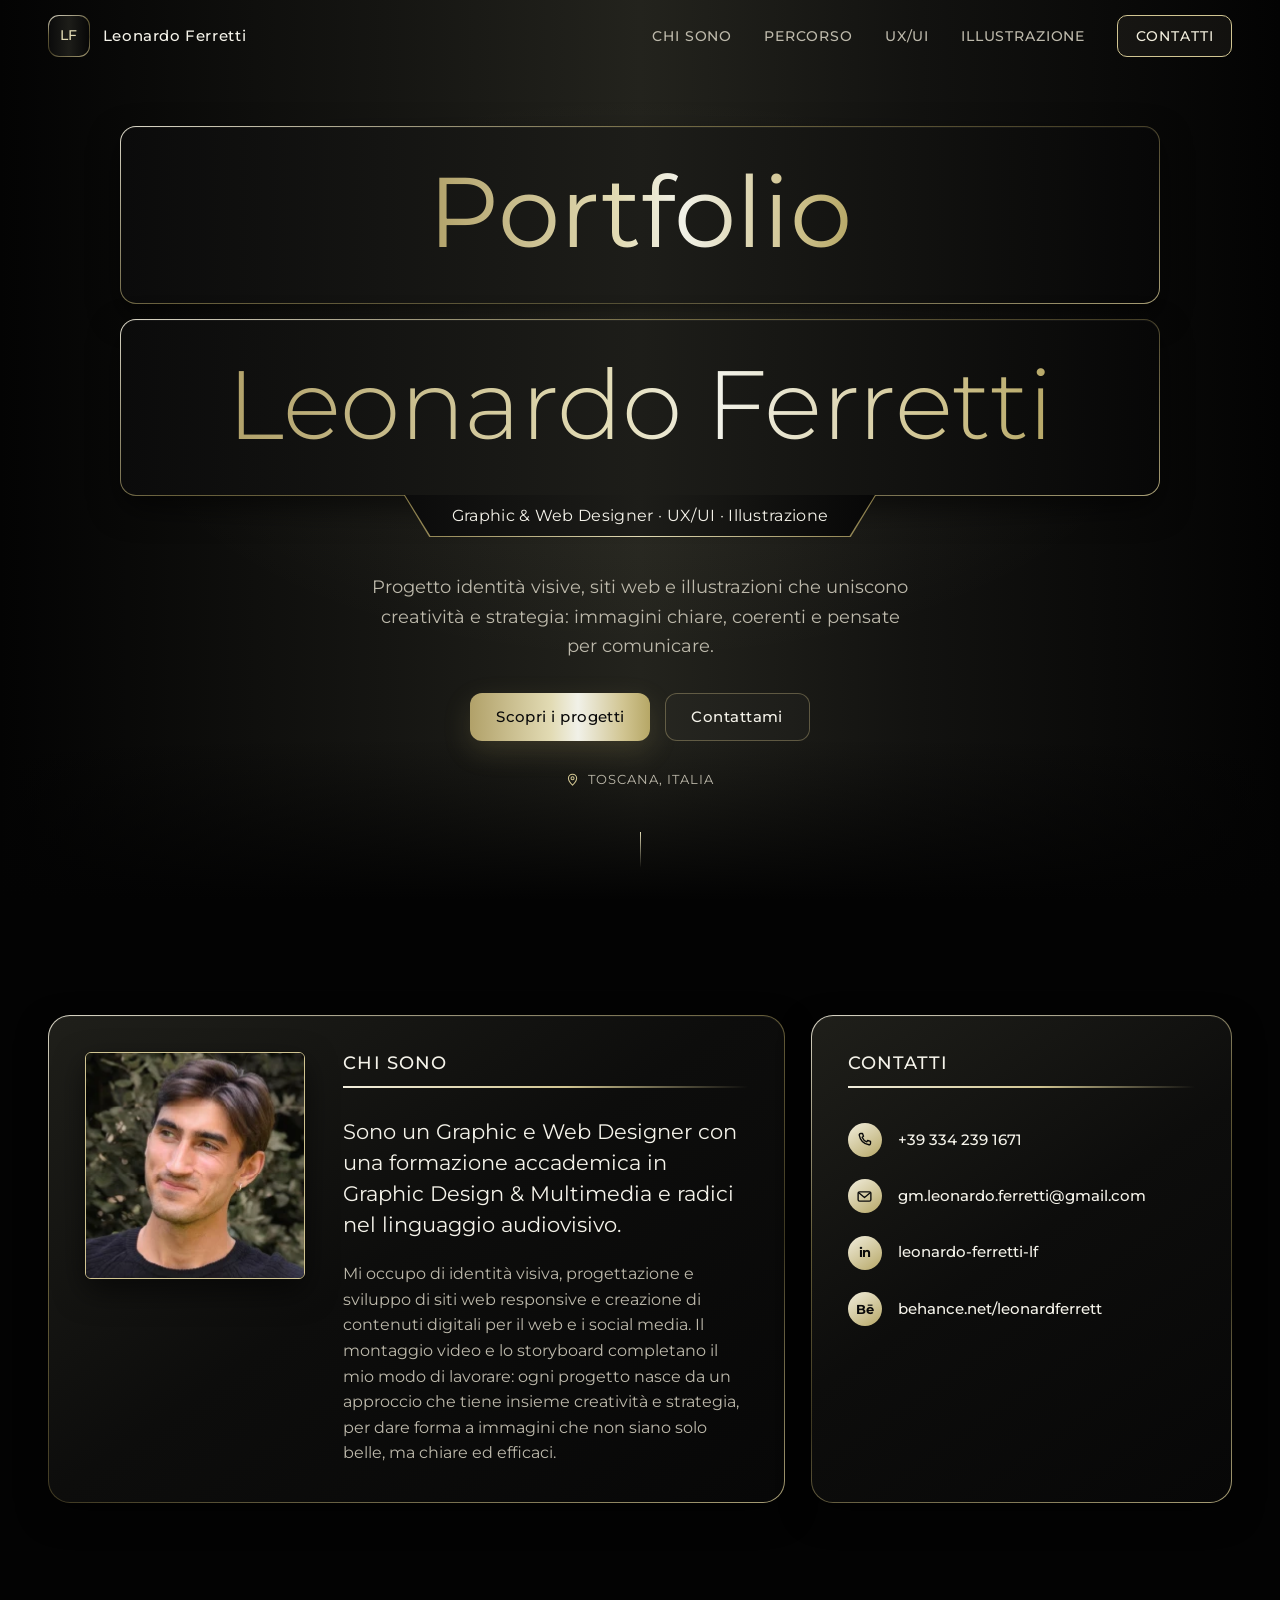
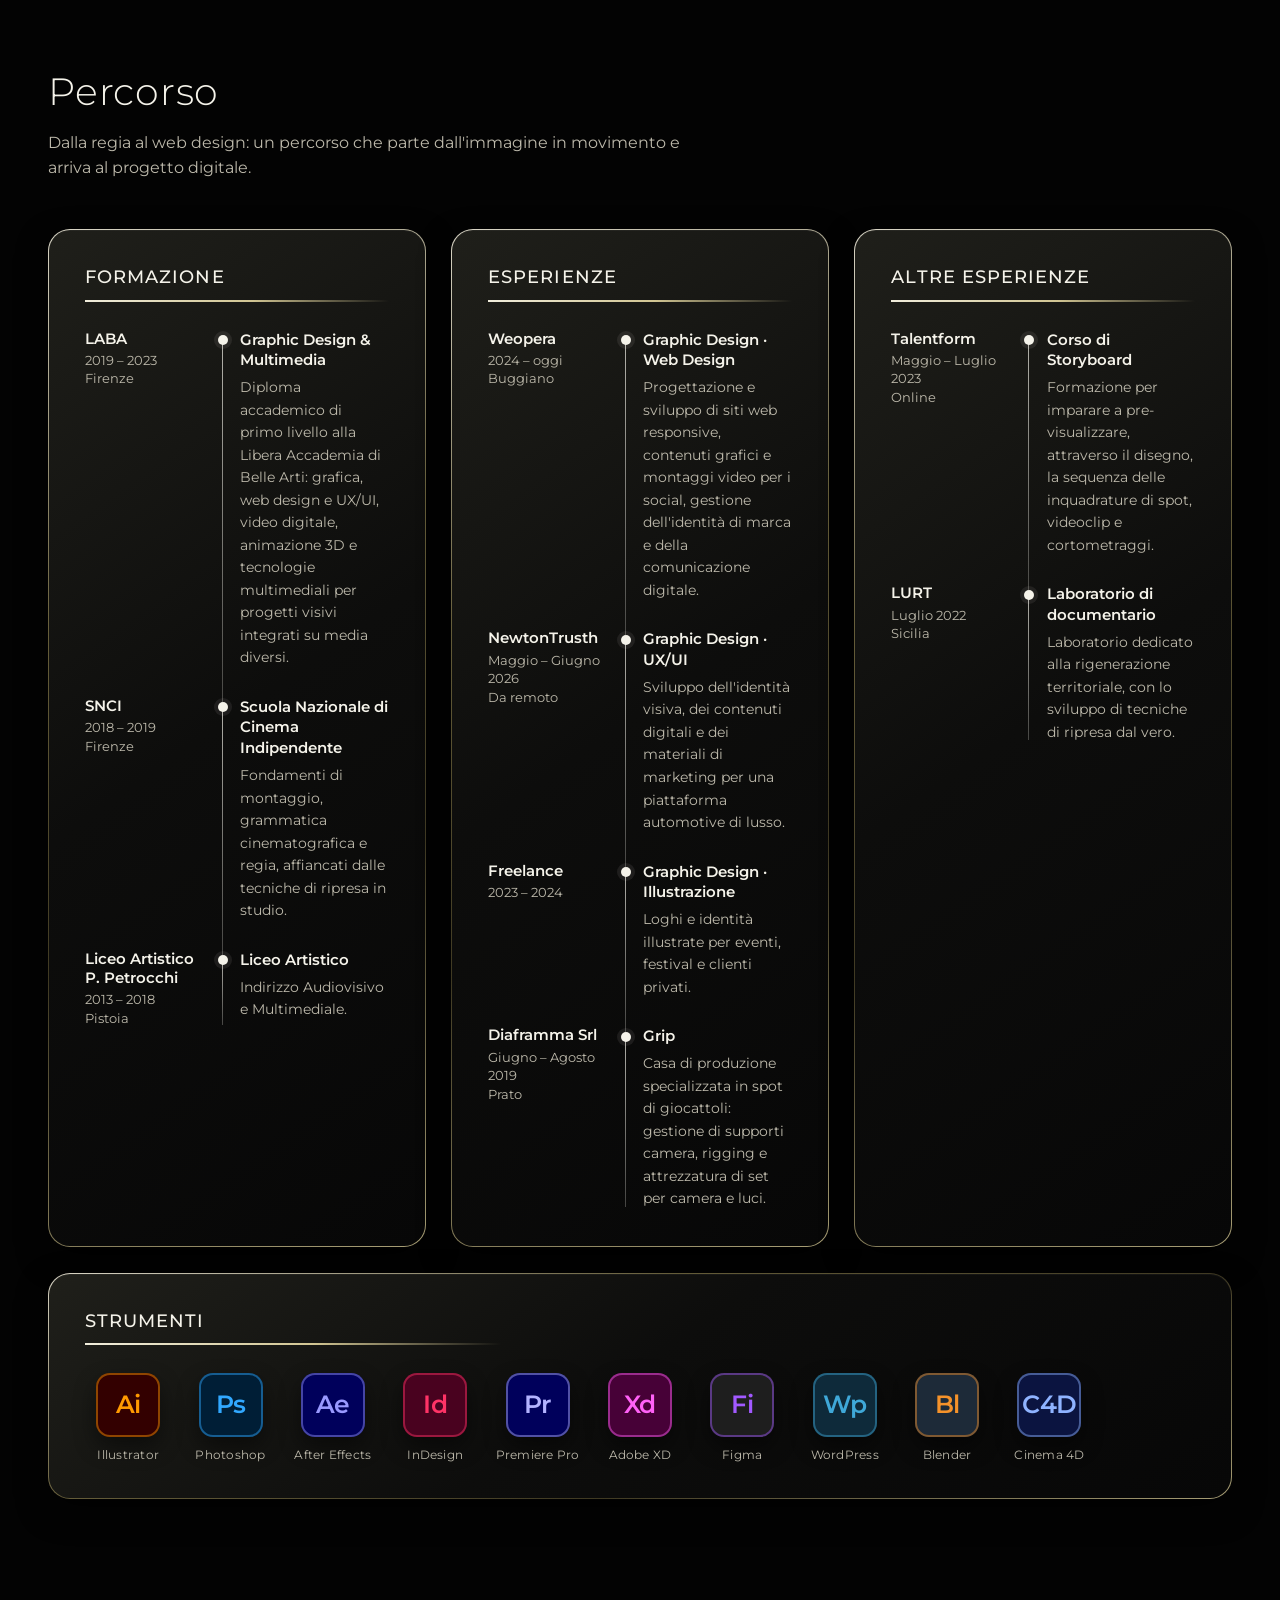
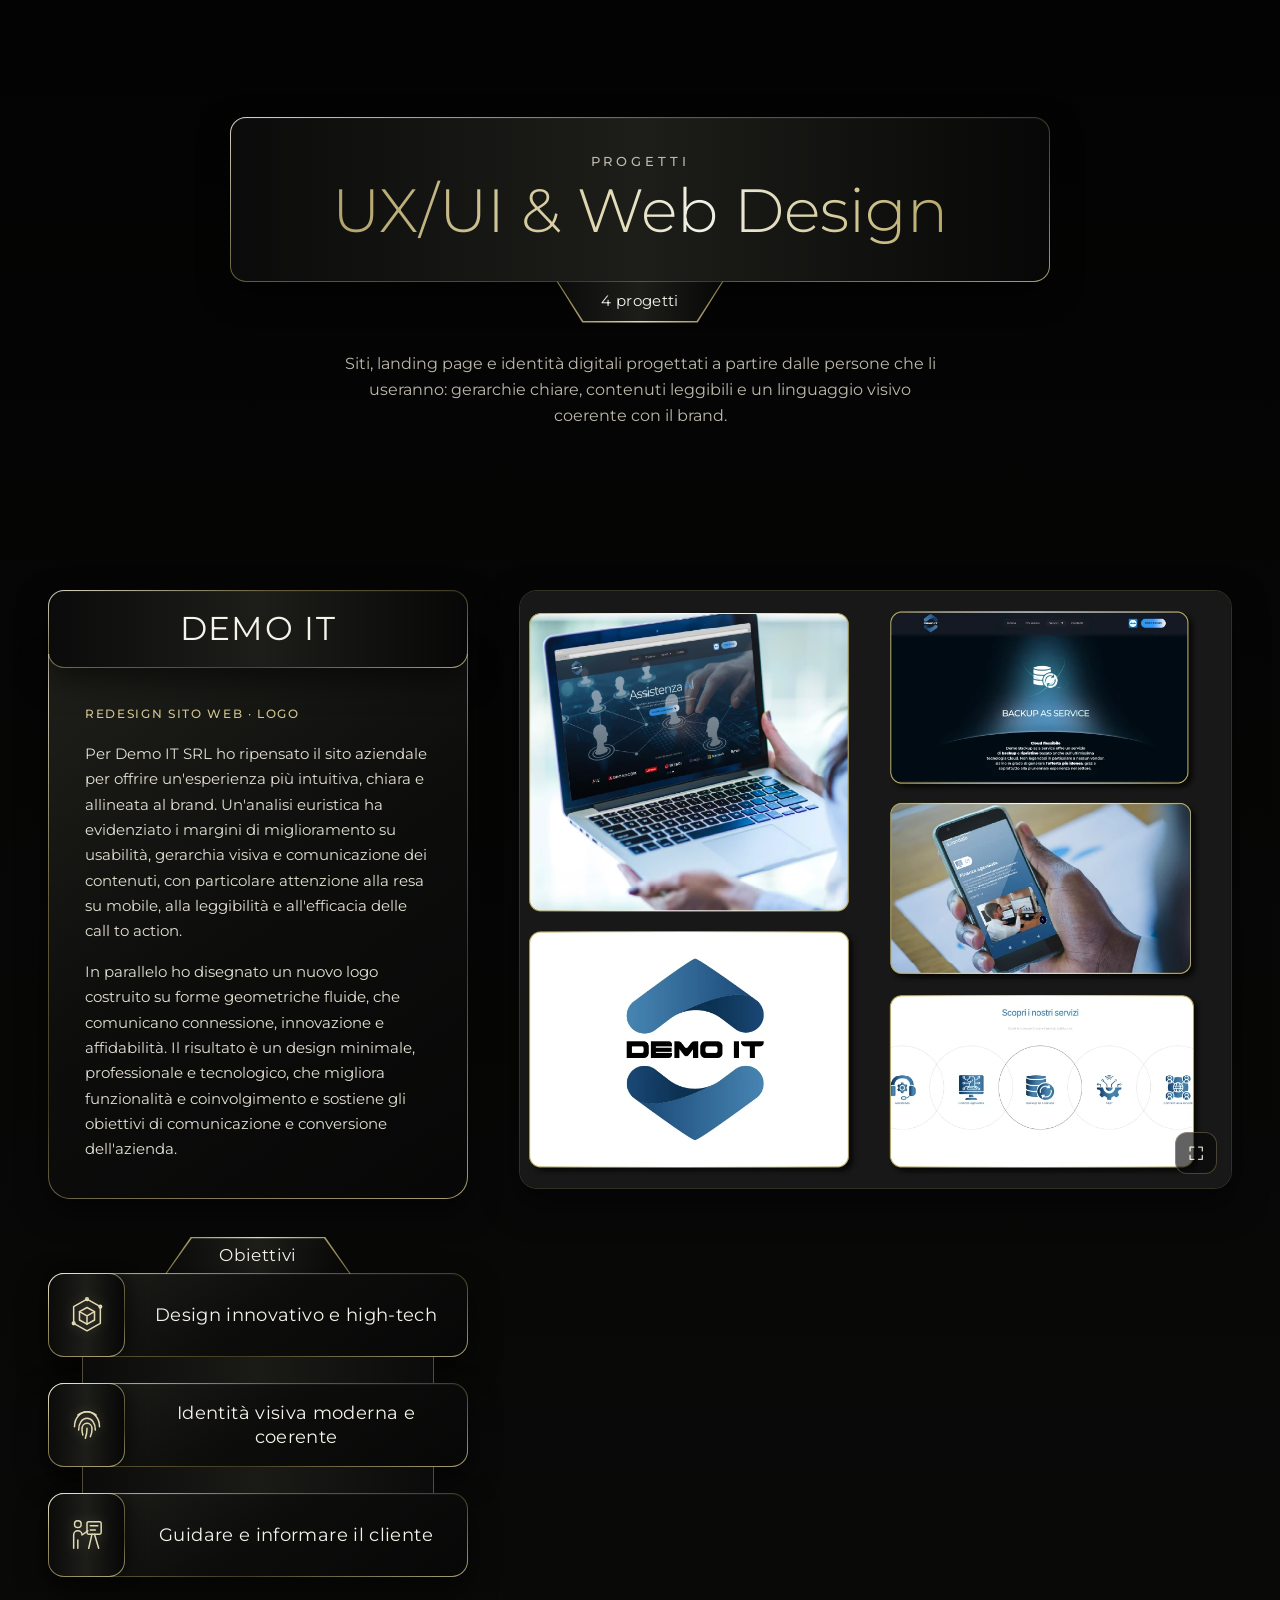
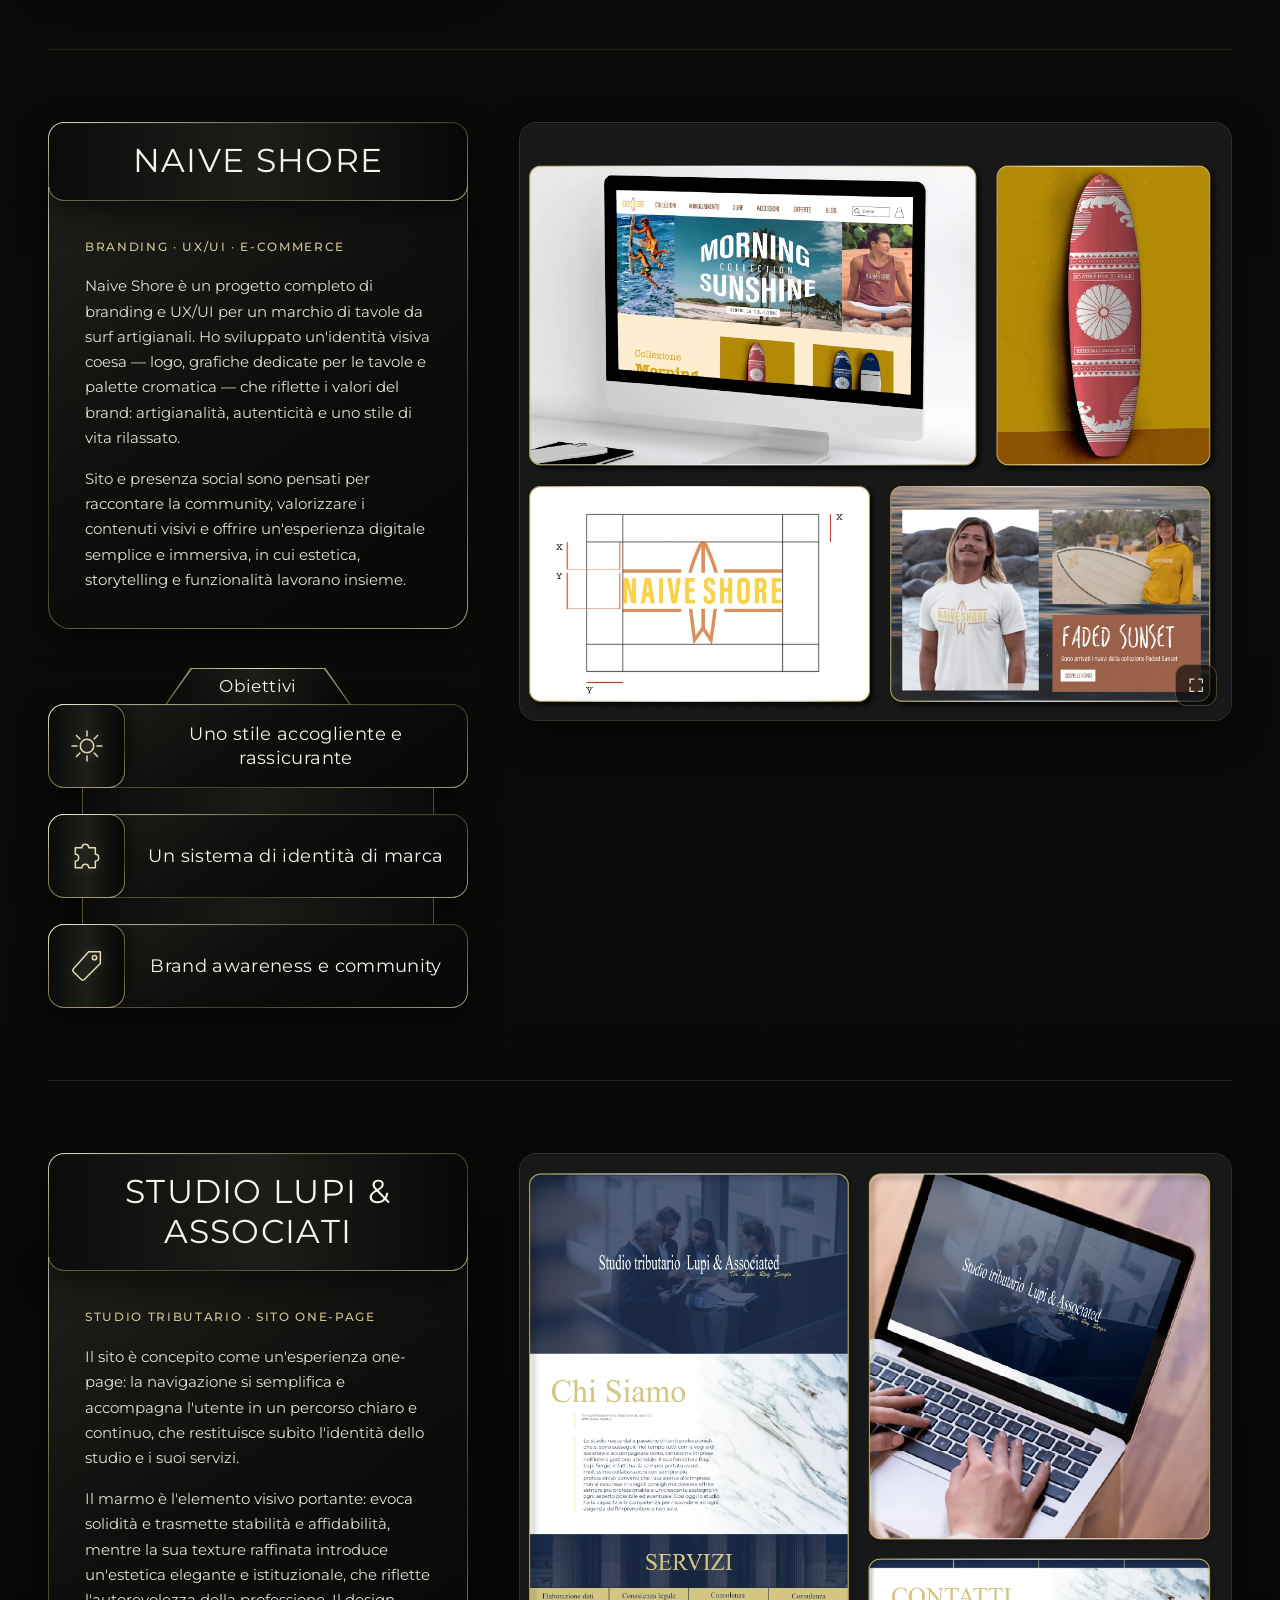
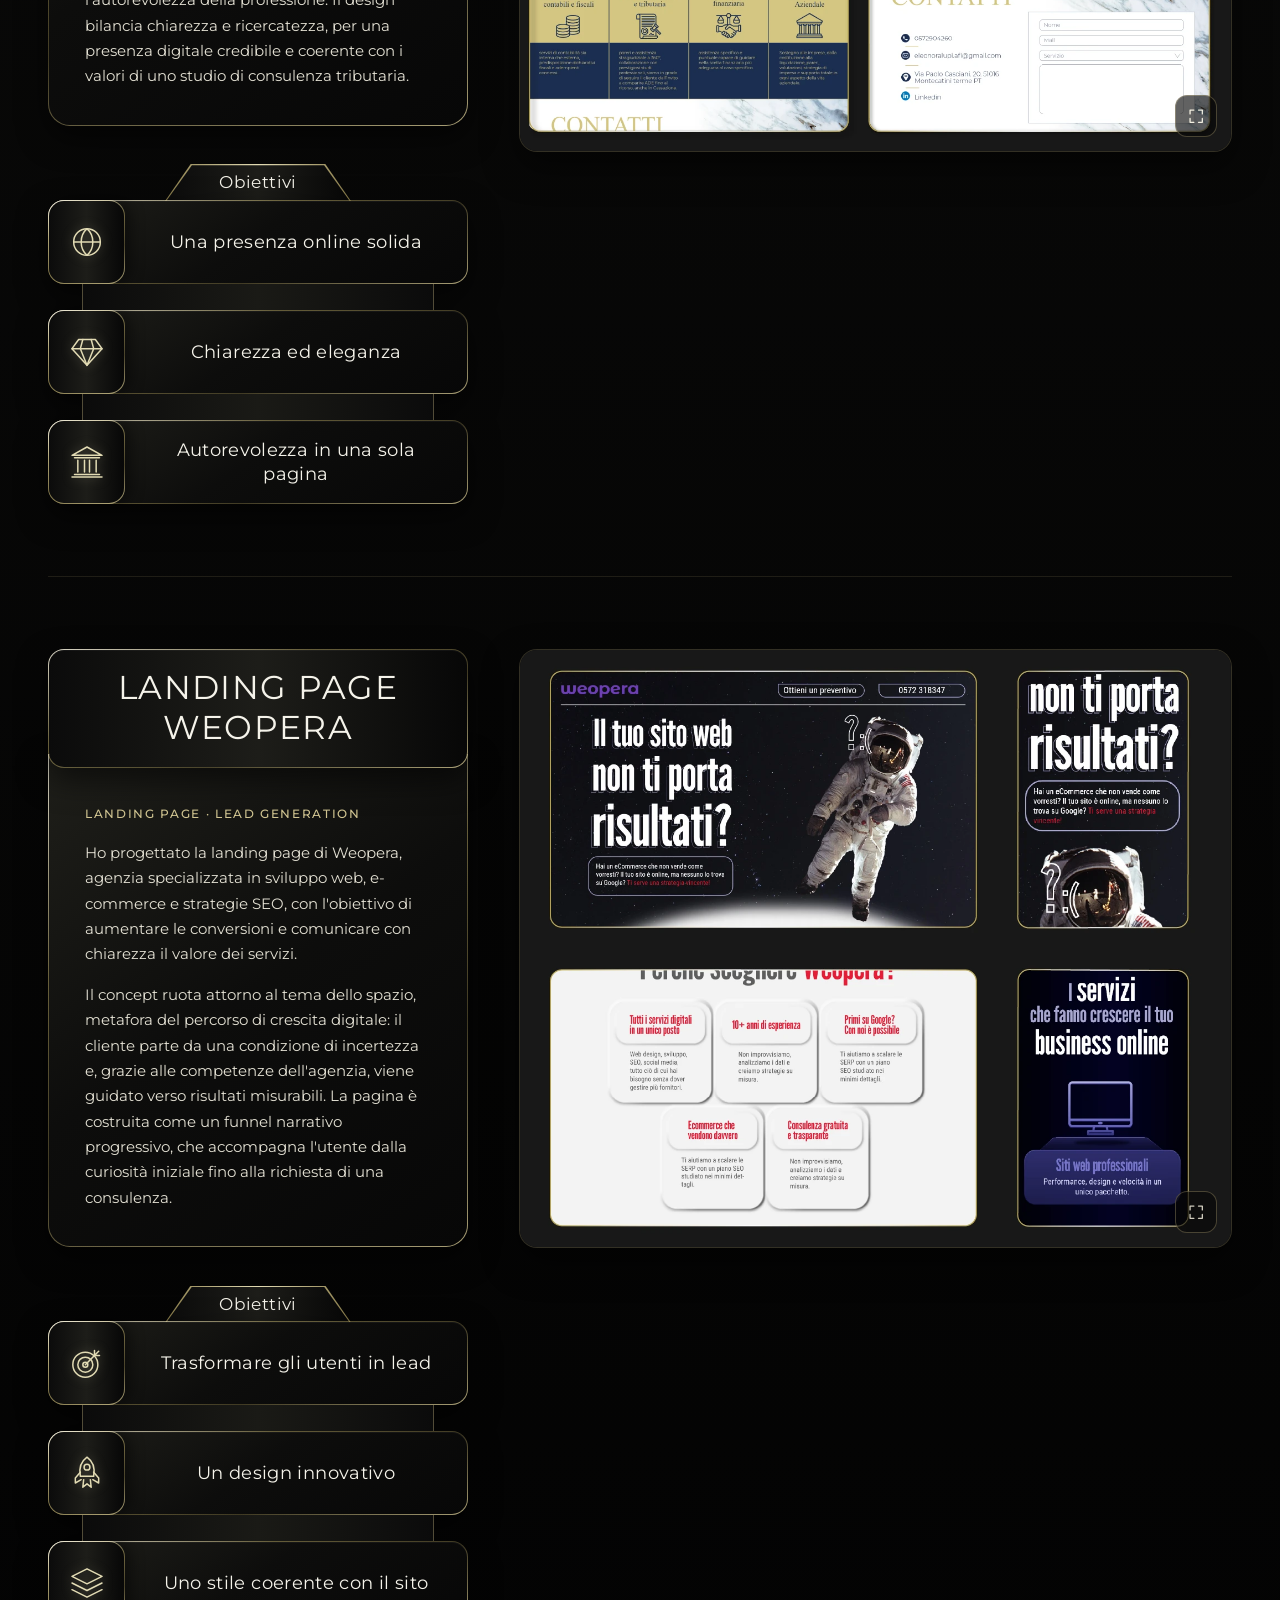
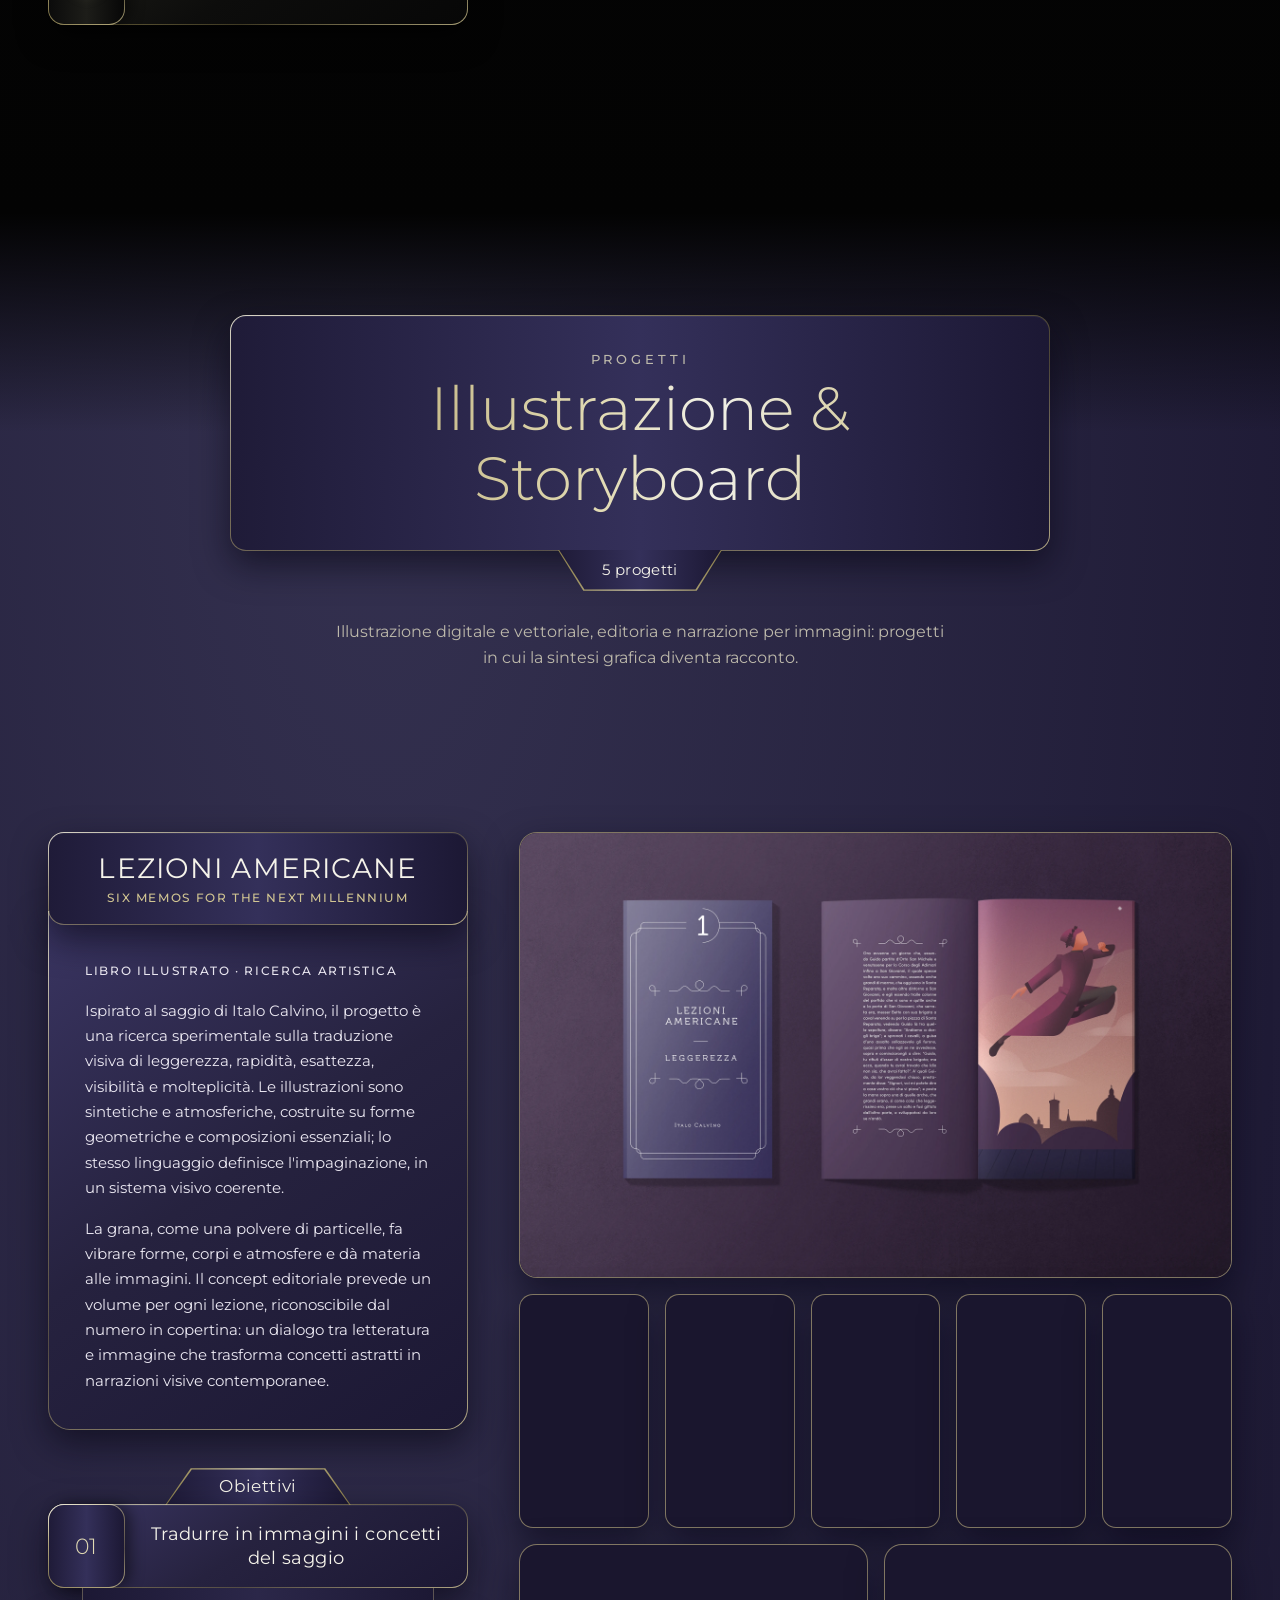
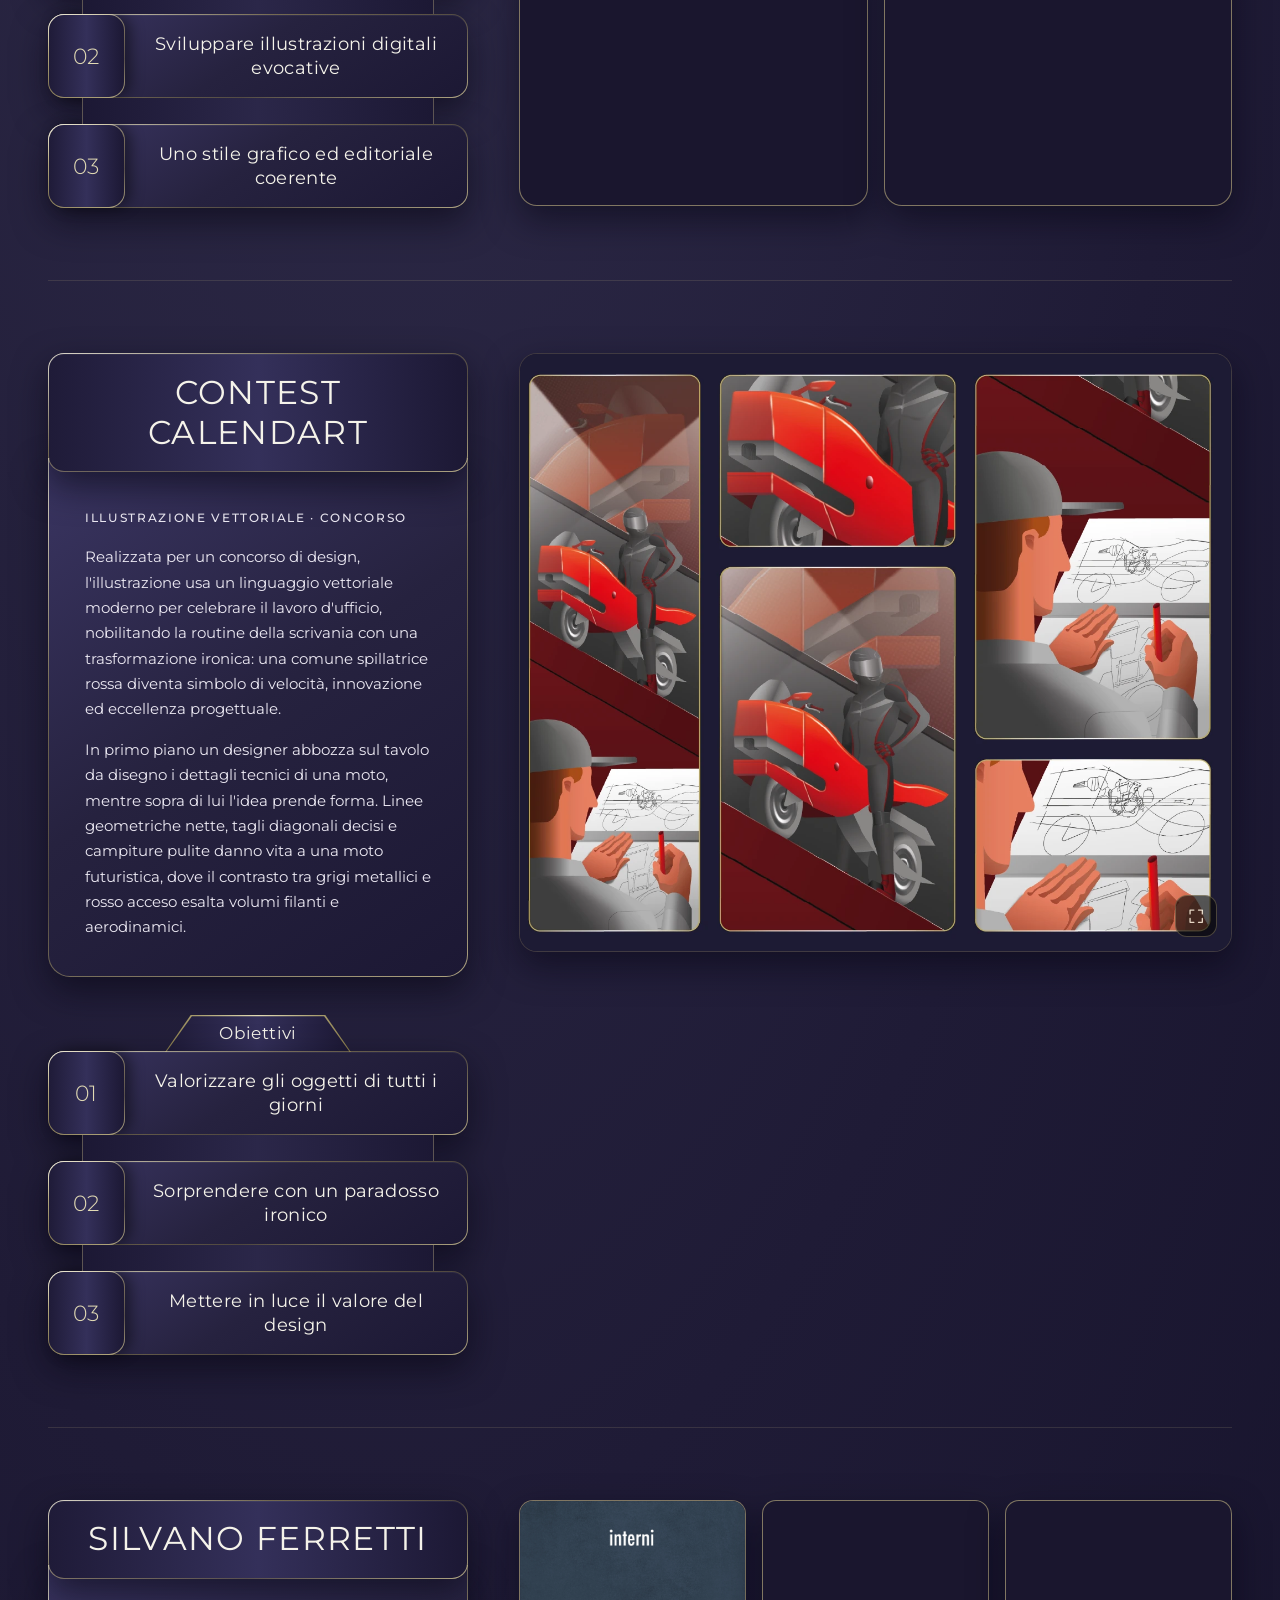
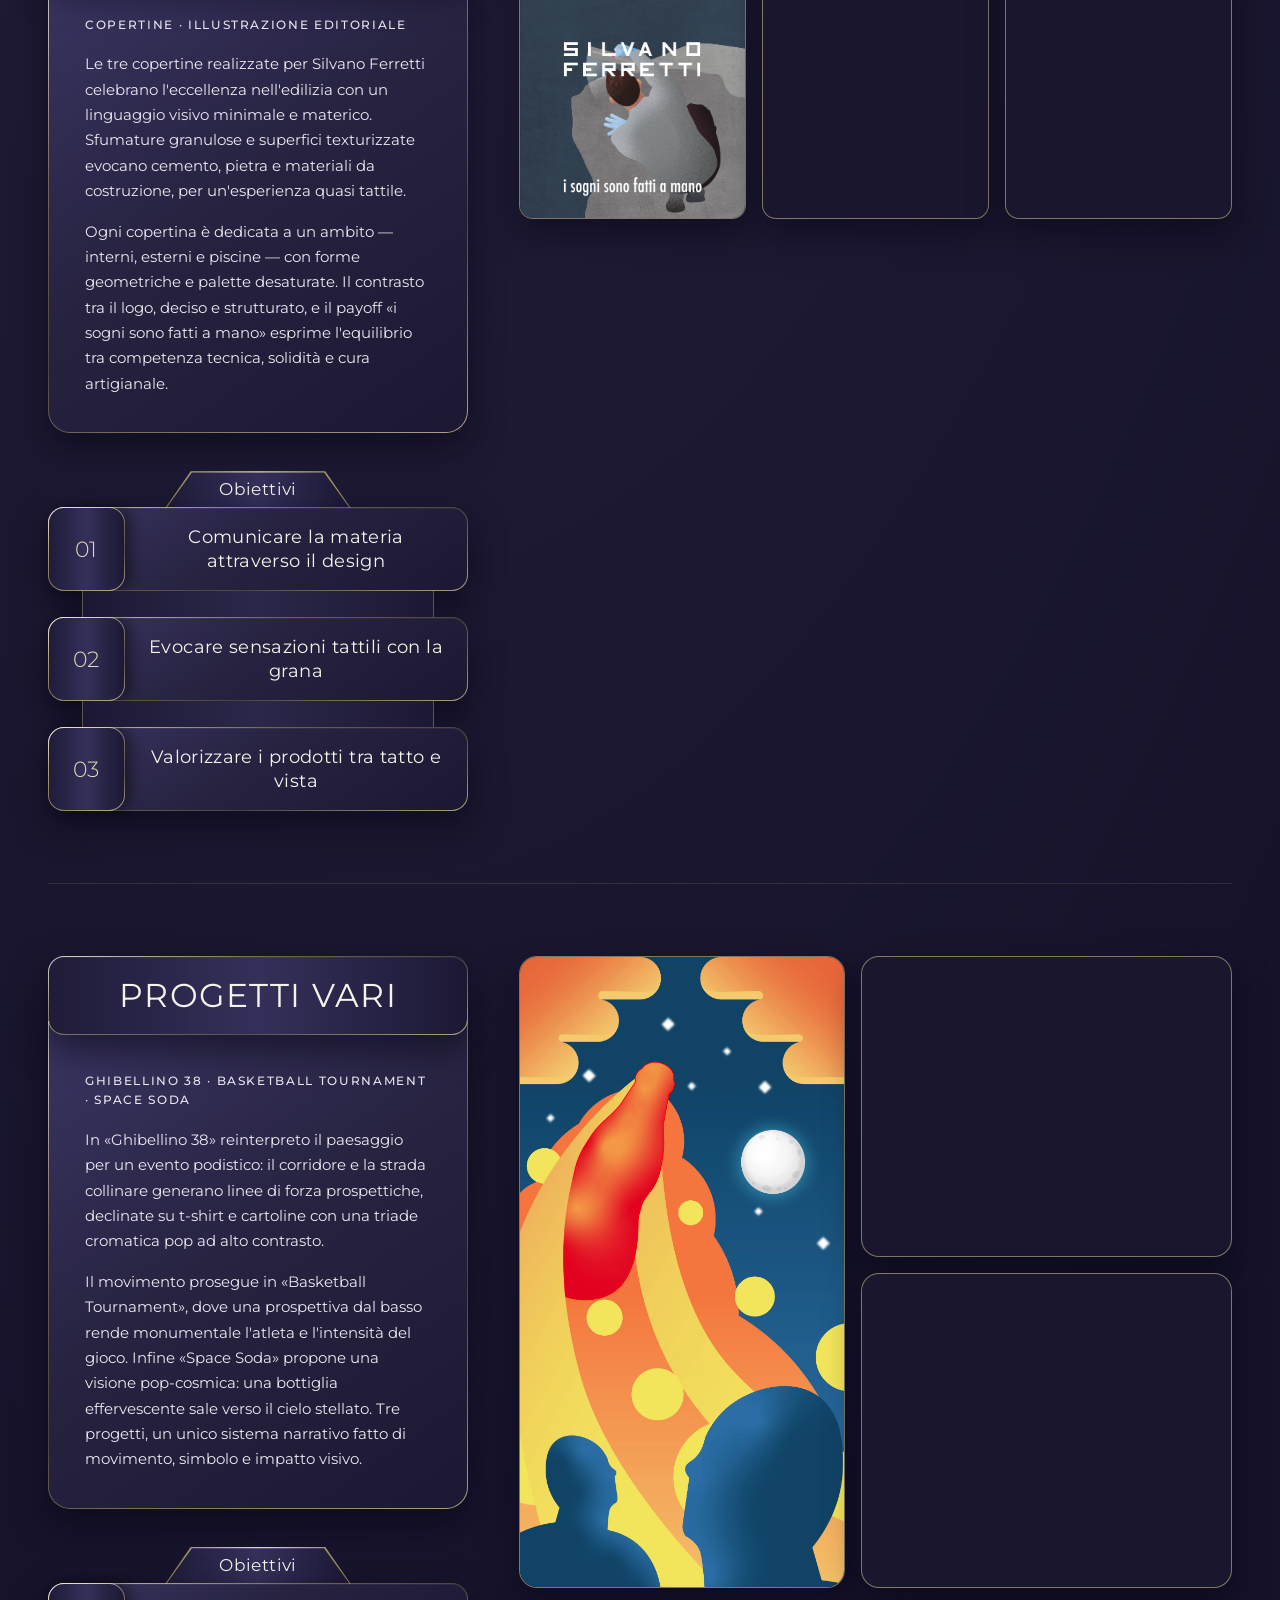
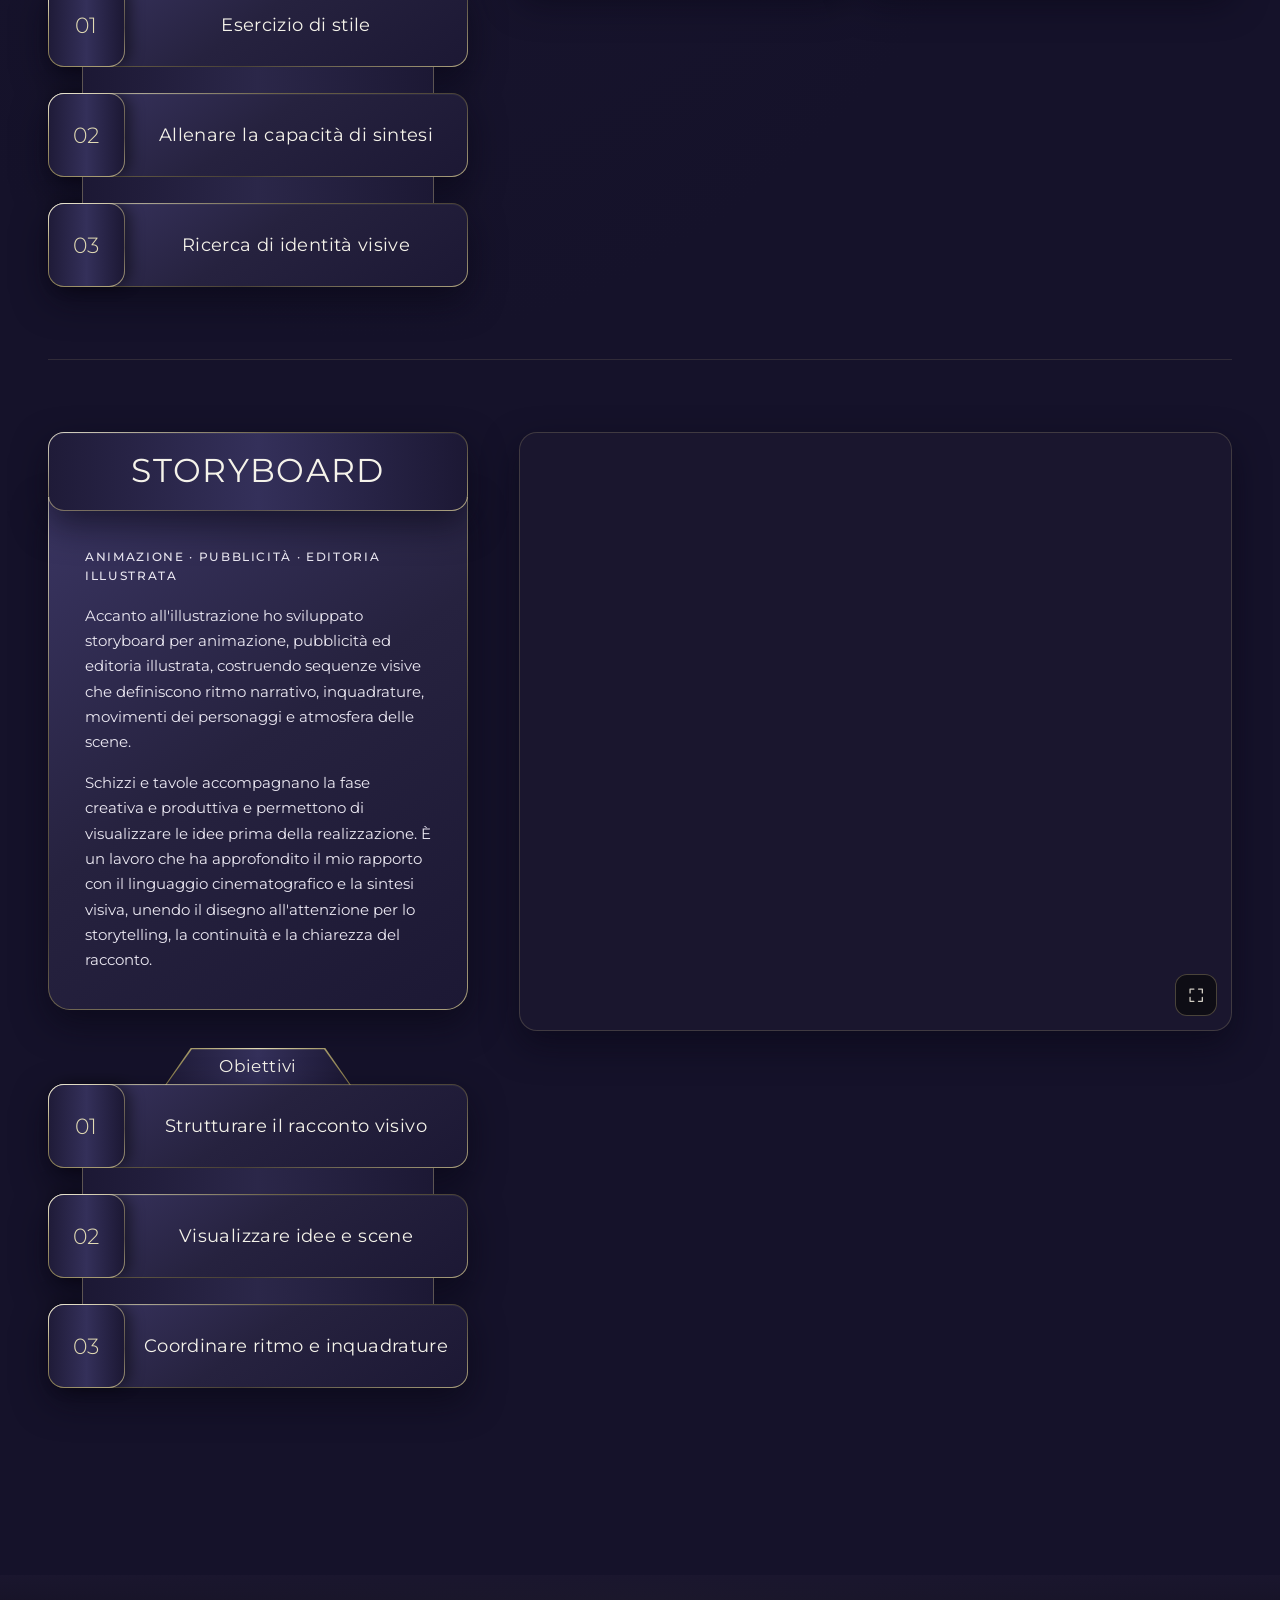
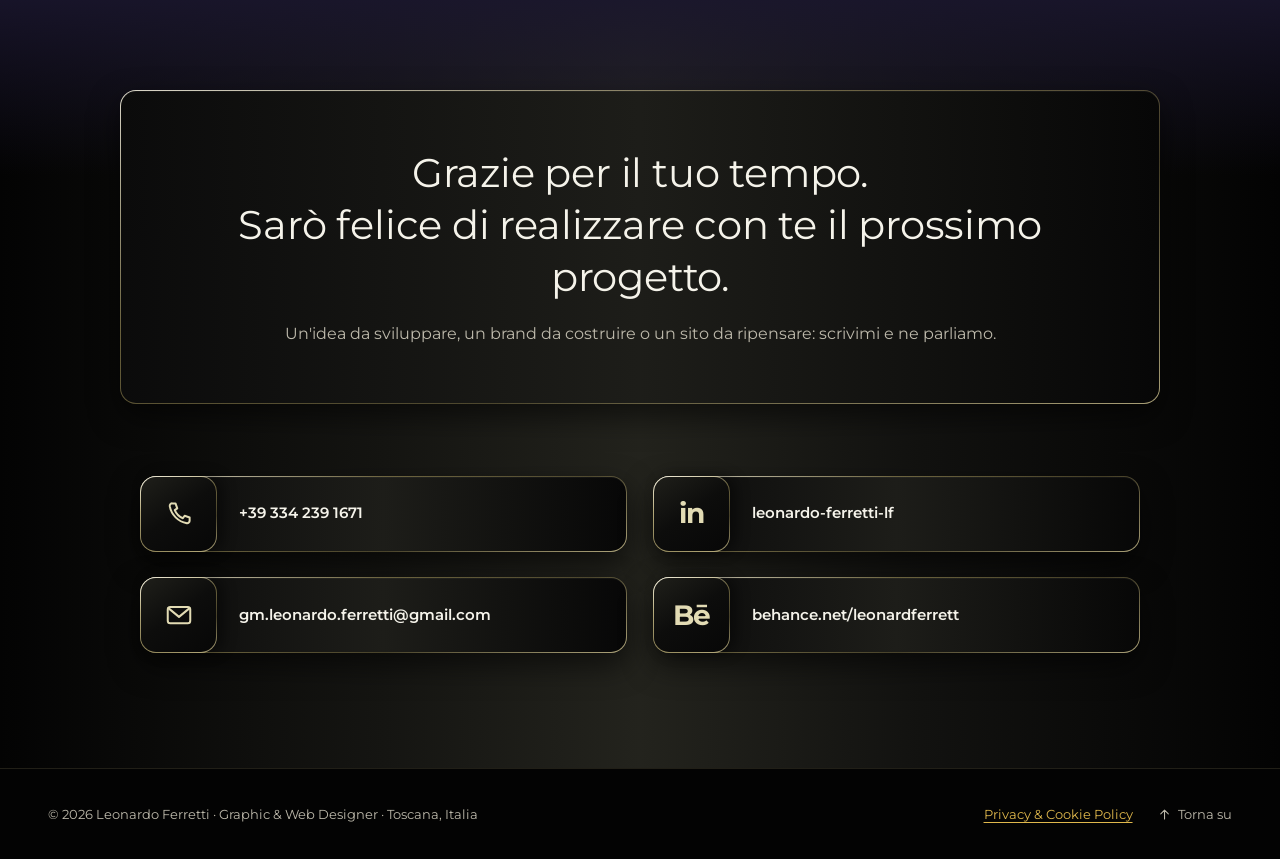
==== index.html @ 982562ce "Add files via upload" ====
<!doctype html>
<html lang="it">
<head>
  <meta charset="utf-8">
  <meta name="viewport" content="width=device-width, initial-scale=1">
  <title>Leonardo Ferretti — Graphic &amp; Web Designer, UX/UI, Illustratore</title>
  <meta name="description" content="Portfolio di Leonardo Ferretti, Graphic e Web Designer in Toscana: identità visive, siti web responsive, UX/UI, illustrazione e storyboard.">
  <meta name="theme-color" content="#0a0a0a">
  <meta property="og:title" content="Leonardo Ferretti — Portfolio">
  <meta property="og:description" content="Graphic & Web Designer · UX/UI · Illustrazione · Storyboard">
  <meta property="og:image" content="assets/images/ux-ui/ux-ui-01.webp">
  <link rel="preconnect" href="https://fonts.googleapis.com">
  <link rel="preconnect" href="https://fonts.gstatic.com" crossorigin>
  <link rel="stylesheet" href="assets/css/tokens.css">
  <link rel="stylesheet" href="assets/css/style.css">
  <script>document.documentElement.classList.add('js');</script>
  <script src="assets/js/main.js" defer></script>
  <style>
    /* ===== Privacy & Cookie Policy (modale) =====
       Se i colori non coincidono con tokens.css, modifica solo queste 5 variabili. */
    .policy, .site-footer__links {
      --pol-bg: var(--surface, #141414);
      --pol-text: var(--text, #f2f2f2);
      --pol-muted: var(--text-muted, #b9b9b9);
      --pol-accent: var(--gold, #e0b84c);
      --pol-line: rgba(255, 255, 255, .14);
    }
    .site-footer__links { display: flex; flex-wrap: wrap; align-items: center; gap: .75rem 1.5rem; }
    .site-footer__policy {
      appearance: none; background: none; border: 0; padding: .25rem 0; margin: 0;
      font: inherit; color: var(--pol-accent); cursor: pointer;
      text-decoration: underline; text-underline-offset: .25em; text-decoration-thickness: 1px;
    }
    .site-footer__policy:hover { text-decoration-thickness: 2px; }
    .site-footer__policy:focus-visible,
    .policy__close:focus-visible,
    .policy__body a:focus-visible { outline: 2px solid var(--pol-accent); outline-offset: 3px; border-radius: 4px; }

    .policy {
      width: min(92vw, 42rem); max-height: min(85vh, 44rem);
      padding: 0; margin: auto;
      color: var(--pol-text); background: var(--pol-bg);
      border: 1px solid var(--pol-accent); border-radius: 1rem;
      box-shadow: 0 24px 80px rgba(0, 0, 0, .6);
      overflow: hidden;
    }
    .policy[open] { display: flex; flex-direction: column; }
    .policy::backdrop { background: rgba(0, 0, 0, .78); backdrop-filter: blur(4px); }
    html:has(.policy[open]) { overflow: hidden; }

    .policy__head {
      display: flex; align-items: center; justify-content: space-between; gap: 1rem;
      padding: 1.1rem 1.5rem; border-bottom: 1px solid var(--pol-line);
    }
    .policy__title { margin: 0; font-size: 1.15rem; line-height: 1.3; color: var(--pol-accent); }
    .policy__close {
      display: inline-flex; align-items: center; justify-content: center; gap: .5rem;
      min-width: 2.75rem; min-height: 2.75rem; padding: .5rem .9rem;
      font: inherit; font-size: .95rem; color: var(--pol-text); cursor: pointer;
      background: transparent; border: 1px solid var(--pol-line); border-radius: 999px;
      transition: border-color .2s, color .2s;
    }
    .policy__close:hover { border-color: var(--pol-accent); color: var(--pol-accent); }
    .policy__close .icon { width: 1.1rem; height: 1.1rem; fill: none; stroke: currentColor; stroke-width: 2; stroke-linecap: round; stroke-linejoin: round; }

    .policy__body { padding: 1.5rem; overflow-y: auto; overscroll-behavior: contain; }
    .policy__body section + section { margin-top: 1.5rem; }
    .policy__body h3 { margin: 0 0 .4rem; font-size: 1rem; color: var(--pol-accent); }
    .policy__body p { margin: 0; line-height: 1.65; color: var(--pol-muted); }
    .policy__body p + p { margin-top: .6rem; }
    .policy__body a { color: var(--pol-text); text-underline-offset: .2em; }
    .policy__body a:hover { color: var(--pol-accent); }

    .policy__meta { margin: 0 0 1.5rem; font-size: .875rem; }
    .policy__body strong { color: var(--pol-text); font-weight: 600; }
    .policy__foot { display: flex; justify-content: flex-end; padding: 1rem 1.5rem; border-top: 1px solid var(--pol-line); }

    @media (max-width: 480px) {
      .policy__head, .policy__body, .policy__foot { padding-left: 1.1rem; padding-right: 1.1rem; }
      .policy__close-label--head { display: none; }
    }
    @media (prefers-reduced-motion: no-preference) {
      .policy[open] { animation: policy-in .22s ease-out; }
      @keyframes policy-in { from { opacity: 0; transform: translateY(12px) scale(.98); } to { opacity: 1; transform: none; } }
    }
  </style>
</head>
<body>

<!-- Icone (sprite SVG inline) -->
<svg class="sprite" aria-hidden="true" focusable="false" xmlns="http://www.w3.org/2000/svg">
  <symbol id="i-phone" viewBox="0 0 24 24"><path d="M6.6 3.5h2.6l1.4 4-2 1.4a12 12 0 0 0 6.5 6.5l1.4-2 4 1.4v2.6a2 2 0 0 1-2.2 2A17 17 0 0 1 4.6 5.7a2 2 0 0 1 2-2.2Z"/></symbol>
  <symbol id="i-mail" viewBox="0 0 24 24"><rect x="3" y="5.5" width="18" height="13" rx="2"/><path d="m3.5 6.5 8.5 7 8.5-7"/></symbol>
  <symbol id="i-pin" viewBox="0 0 24 24"><path d="M12 21s-6.5-6-6.5-11a6.5 6.5 0 0 1 13 0c0 5-6.5 11-6.5 11Z"/><circle cx="12" cy="10" r="2.4"/></symbol>
  <symbol id="i-arrow" viewBox="0 0 24 24"><path d="M5 12h14M13 6l6 6-6 6"/></symbol>
  <symbol id="i-up" viewBox="0 0 24 24"><path d="M12 19V5M6 11l6-6 6 6"/></symbol>
  <symbol id="i-close" viewBox="0 0 24 24"><path d="M6 6l12 12M18 6 6 18"/></symbol>
  <symbol id="i-prev" viewBox="0 0 24 24"><path d="M15 5l-7 7 7 7"/></symbol>
  <symbol id="i-next" viewBox="0 0 24 24"><path d="M9 5l7 7-7 7"/></symbol>
  <symbol id="i-expand" viewBox="0 0 24 24"><path d="M4 9V4h5M20 9V4h-5M4 15v5h5M20 15v5h-5"/></symbol>
  <!-- Goal icons -->
  <symbol id="g-cube" viewBox="0 0 48 48"><path d="M24 5 40 14v20L24 43 8 34V14Z"/><path d="M24 15l9 5v10l-9 5-9-5V20Z"/><path d="M15 20l9 5 9-5M24 25v10"/><circle cx="24" cy="5" r="1.6"/><circle cx="40" cy="14" r="1.6"/><circle cx="8" cy="34" r="1.6"/></symbol>
  <symbol id="g-print" viewBox="0 0 48 48"><path d="M14 30c0-8 4-14 10-14s10 6 10 14"/><path d="M19 36c-1-3-1-5-1-7 0-4 2.5-7 6-7s6 3 6 7c0 3-.5 6-2 9"/><path d="M24 28c0 4-.5 8-2 12"/><path d="M9 26c0-10 7-18 15-18s15 8 15 18"/><path d="M13 12a17 17 0 0 1 22 0"/></symbol>
  <symbol id="g-teach" viewBox="0 0 48 48"><circle cx="13" cy="11" r="4"/><path d="M8 40V24a5 5 0 0 1 10 0l7-5"/><path d="M13 30v10"/><rect x="24" y="8" width="17" height="15" rx="2"/><path d="M28 13h9M28 18h6M33 23l5 17M30 23l-4 17"/></symbol>
  <symbol id="g-sun" viewBox="0 0 48 48"><circle cx="24" cy="24" r="8"/><path d="M24 6v6M24 36v6M6 24h6M36 24h6M11.3 11.3l4.2 4.2M32.5 32.5l4.2 4.2M11.3 36.7l4.2-4.2M32.5 15.5l4.2-4.2"/></symbol>
  <symbol id="g-puzzle" viewBox="0 0 48 48"><path d="M10 14h8a4 4 0 1 1 8 0h8v8a4 4 0 1 1 0 8v8h-8a4 4 0 1 0-8 0h-8v-8a4 4 0 1 0 0-8Z"/></symbol>
  <symbol id="g-tag" viewBox="0 0 48 48"><path d="M26 7h14v14L21 40a3 3 0 0 1-4.2 0L8 31.2a3 3 0 0 1 0-4.2Z"/><circle cx="33" cy="14" r="2.6"/></symbol>
  <symbol id="g-globe" viewBox="0 0 48 48"><circle cx="24" cy="24" r="16"/><path d="M8 24h32M24 8c5 4.5 7 10 7 16s-2 11.5-7 16c-5-4.5-7-10-7-16s2-11.5 7-16Z"/></symbol>
  <symbol id="g-gem" viewBox="0 0 48 48"><path d="M14 9h20l8 11-18 20L6 20Z"/><path d="M6 20h36M19 9l-3 11 8 20 8-20-3-11"/></symbol>
  <symbol id="g-column" viewBox="0 0 48 48"><path d="M6 16 24 6l18 10Z"/><path d="M9 19h30M9 39h30M6 42h36"/><path d="M13 22v14M21 22v14M27 22v14M35 22v14"/></symbol>
  <symbol id="g-target" viewBox="0 0 48 48"><circle cx="22" cy="26" r="15"/><circle cx="22" cy="26" r="9"/><circle cx="22" cy="26" r="3"/><path d="M22 26 38 10M33 9v6h6"/></symbol>
  <symbol id="g-rocket" viewBox="0 0 48 48"><path d="M24 5c7 5 10 13 8 23H16C14 18 17 10 24 5Z"/><circle cx="24" cy="17" r="3.5"/><path d="M16 23l-6 7v6l7-4M32 23l6 7v6l-7-4M20 32l-1 9 5-4 5 4-1-9"/></symbol>
  <symbol id="g-layers" viewBox="0 0 48 48"><path d="M24 7 42 16 24 25 6 16Z"/><path d="M6 24l18 9 18-9M6 32l18 9 18-9"/></symbol>
</svg>

<a class="skip-link" href="#main">Vai al contenuto</a>

<header class="site-header" data-header>
  <div class="site-header__inner">
    <a class="brand" href="#top" aria-label="Leonardo Ferretti — torna all'inizio">
      <span class="brand__mark" aria-hidden="true">LF</span>
      <span class="brand__name">Leonardo Ferretti</span>
    </a>
    <button class="nav-toggle" type="button" aria-expanded="false" aria-controls="site-nav" data-nav-toggle>
      <span class="nav-toggle__bars" aria-hidden="true"></span>
      <span class="visually-hidden">Apri il menu</span>
    </button>
    <nav class="site-nav" id="site-nav" aria-label="Navigazione principale" data-nav>
      <ul>
        <li><a href="#chi-sono">Chi sono</a></li>
        <li><a href="#percorso">Percorso</a></li>
        <li><a href="#ux-ui">UX/UI</a></li>
        <li><a href="#illustrazione">Illustrazione</a></li>
        <li><a class="site-nav__cta" href="#contatti">Contatti</a></li>
      </ul>
    </nav>
  </div>
</header>

<main id="main">

  <!-- ============ HERO ============ -->
  <section class="hero" id="top" aria-labelledby="hero-title">
    <div class="container hero__inner">
      <h1 class="hero__title" id="hero-title">
        <span class="frame hero__frame hero__frame--small"><span class="text-gold">Portfolio</span></span>
        <span class="frame hero__frame hero__frame--name"><span class="text-gold">Leonardo Ferretti</span></span>
      </h1>
      <p class="tab tab--down hero__tab">Graphic &amp; Web Designer · UX/UI · Illustrazione</p>
      <p class="hero__lead">
        Progetto identità visive, siti web e illustrazioni che uniscono creatività e strategia:
        immagini chiare, coerenti e pensate per comunicare.
      </p>
      <div class="hero__actions">
        <a class="btn btn--gold" href="#ux-ui">Scopri i progetti</a>
        <a class="btn btn--ghost" href="#contatti">Contattami</a>
      </div>
      <p class="hero__place"><svg class="icon" aria-hidden="true"><use href="#i-pin"/></svg> Toscana, Italia</p>
    </div>
    <a class="hero__scroll" href="#chi-sono" aria-label="Scorri a Chi sono"><span aria-hidden="true"></span></a>
  </section>

  <!-- ============ CHI SONO + CONTATTI ============ -->
  <section class="section" id="chi-sono" aria-labelledby="about-title">
    <div class="container bento bento--about">
      <article class="card about reveal">
        <!-- SEGNAPOSTO: ritaglio della foto dalla slide ux-ui-02. Aggiungendo assets/images/profilo.jpg
             main.js la sostituisce automaticamente con il file originale. -->
        <figure class="about__photo crop" data-profile
                style="--sw:1921; --cx:104; --cy:81; --cw:217; --ch:224;">
          <img src="assets/images/ux-ui/ux-ui-02.webp" alt="Ritratto di Leonardo Ferretti" width="1921" height="1080" loading="lazy" decoding="async">
        </figure>
        <div class="about__body">
          <h2 class="label" id="about-title">Chi sono</h2>
          <p class="about__intro">
            Sono un Graphic e Web Designer con una formazione accademica in Graphic Design &amp; Multimedia
            e radici nel linguaggio audiovisivo.
          </p>
          <p>
            Mi occupo di identità visiva, progettazione e sviluppo di siti web responsive e creazione di contenuti
            digitali per il web e i social media. Il montaggio video e lo storyboard completano il mio modo di lavorare:
            ogni progetto nasce da un approccio che tiene insieme creatività e strategia, per dare forma a immagini
            che non siano solo belle, ma chiare ed efficaci.
          </p>
        </div>
      </article>

      <aside class="card contacts reveal" aria-labelledby="contacts-title">
        <h2 class="label" id="contacts-title">Contatti</h2>
        <ul class="contact-list">
          <li><a href="tel:+393342391671"><span class="contact-list__icon"><svg class="icon" aria-hidden="true"><use href="#i-phone"/></svg></span>+39 334 239 1671</a></li>
          <li><a href="mailto:gm.leonardo.ferretti@gmail.com"><span class="contact-list__icon"><svg class="icon" aria-hidden="true"><use href="#i-mail"/></svg></span>gm.leonardo.ferretti@gmail.com</a></li>
          <li><a href="https://www.linkedin.com/in/leonardo-ferretti-lf" target="_blank" rel="noopener"><span class="contact-list__icon contact-list__icon--txt" aria-hidden="true">in</span>leonardo-ferretti-lf<span class="visually-hidden"> (LinkedIn, si apre in una nuova scheda)</span></a></li>
          <li><a href="https://www.behance.net/leonardferrett" target="_blank" rel="noopener"><span class="contact-list__icon contact-list__icon--txt" aria-hidden="true">Bē</span>behance.net/leonardferrett<span class="visually-hidden"> (Behance, si apre in una nuova scheda)</span></a></li>
        </ul>
      </aside>
    </div>
  </section>

  <!-- ============ PERCORSO ============ -->
  <section class="section" id="percorso" aria-labelledby="path-title">
    <div class="container">
      <header class="section-head reveal">
        <h2 class="section-head__title" id="path-title">Percorso</h2>
        <p class="section-head__lead">Dalla regia al web design: un percorso che parte dall'immagine in movimento e arriva al progetto digitale.</p>
      </header>

      <div class="bento bento--three">
        <article class="card reveal" aria-labelledby="edu-title">
          <h3 class="label" id="edu-title">Formazione</h3>
          <ol class="timeline">
            <li class="timeline__item">
              <div class="timeline__meta"><strong>LABA</strong><span>2019 – 2023</span><span>Firenze</span></div>
              <div class="timeline__body">
                <h4>Graphic Design &amp; Multimedia</h4>
                <p>Diploma accademico di primo livello alla Libera Accademia di Belle Arti: grafica, web design e UX/UI, video digitale, animazione 3D e tecnologie multimediali per progetti visivi integrati su media diversi.</p>
              </div>
            </li>
            <li class="timeline__item">
              <div class="timeline__meta"><strong>SNCI</strong><span>2018 – 2019</span><span>Firenze</span></div>
              <div class="timeline__body">
                <h4>Scuola Nazionale di Cinema Indipendente</h4>
                <p>Fondamenti di montaggio, grammatica cinematografica e regia, affiancati dalle tecniche di ripresa in studio.</p>
              </div>
            </li>
            <li class="timeline__item">
              <div class="timeline__meta"><strong>Liceo Artistico P. Petrocchi</strong><span>2013 – 2018</span><span>Pistoia</span></div>
              <div class="timeline__body">
                <h4>Liceo Artistico</h4>
                <p>Indirizzo Audiovisivo e Multimediale.</p>
              </div>
            </li>
          </ol>
        </article>

        <article class="card reveal" aria-labelledby="work-title">
          <h3 class="label" id="work-title">Esperienze</h3>
          <ol class="timeline">
            <li class="timeline__item">
              <div class="timeline__meta"><strong>Weopera</strong><span>2024 – oggi</span><span>Buggiano</span></div>
              <div class="timeline__body">
                <h4>Graphic Design · Web Design</h4>
                <p>Progettazione e sviluppo di siti web responsive, contenuti grafici e montaggi video per i social, gestione dell'identità di marca e della comunicazione digitale.</p>
              </div>
            </li>
            <li class="timeline__item">
              <div class="timeline__meta"><strong>NewtonTrusth</strong><span>Maggio – Giugno 2026</span><span>Da remoto</span></div>
              <div class="timeline__body">
                <h4>Graphic Design · UX/UI</h4>
                <p>Sviluppo dell'identità visiva, dei contenuti digitali e dei materiali di marketing per una piattaforma automotive di lusso.</p>
              </div>
            </li>
            <li class="timeline__item">
              <div class="timeline__meta"><strong>Freelance</strong><span>2023 – 2024</span></div>
              <div class="timeline__body">
                <h4>Graphic Design · Illustrazione</h4>
                <p>Loghi e identità illustrate per eventi, festival e clienti privati.</p>
              </div>
            </li>
            <li class="timeline__item">
              <div class="timeline__meta"><strong>Diaframma Srl</strong><span>Giugno – Agosto 2019</span><span>Prato</span></div>
              <div class="timeline__body">
                <h4>Grip</h4>
                <p>Casa di produzione specializzata in spot di giocattoli: gestione di supporti camera, rigging e attrezzatura di set per camera e luci.</p>
              </div>
            </li>
          </ol>
        </article>

        <article class="card reveal" aria-labelledby="other-title">
          <h3 class="label" id="other-title">Altre esperienze</h3>
          <ol class="timeline">
            <li class="timeline__item">
              <div class="timeline__meta"><strong>Talentform</strong><span>Maggio – Luglio 2023</span><span>Online</span></div>
              <div class="timeline__body">
                <h4>Corso di Storyboard</h4>
                <p>Formazione per imparare a pre-visualizzare, attraverso il disegno, la sequenza delle inquadrature di spot, videoclip e cortometraggi.</p>
              </div>
            </li>
            <li class="timeline__item">
              <div class="timeline__meta"><strong>LURT</strong><span>Luglio 2022</span><span>Sicilia</span></div>
              <div class="timeline__body">
                <h4>Laboratorio di documentario</h4>
                <p>Laboratorio dedicato alla rigenerazione territoriale, con lo sviluppo di tecniche di ripresa dal vero.</p>
              </div>
            </li>
          </ol>
        </article>
      </div>

      <article class="card tools reveal" aria-labelledby="tools-title">
        <h3 class="label" id="tools-title">Strumenti</h3>
        <ul class="tools__list">
          <li class="tool" style="--tool-bg:#330000; --tool-fg:#ff9a00;"><span class="tool__icon" aria-hidden="true">Ai</span><span class="tool__name">Illustrator</span></li>
          <li class="tool" style="--tool-bg:#001e36; --tool-fg:#31a8ff;"><span class="tool__icon" aria-hidden="true">Ps</span><span class="tool__name">Photoshop</span></li>
          <li class="tool" style="--tool-bg:#00005b; --tool-fg:#9999ff;"><span class="tool__icon" aria-hidden="true">Ae</span><span class="tool__name">After Effects</span></li>
          <li class="tool" style="--tool-bg:#49021f; --tool-fg:#ff3366;"><span class="tool__icon" aria-hidden="true">Id</span><span class="tool__name">InDesign</span></li>
          <li class="tool" style="--tool-bg:#00005b; --tool-fg:#b3b3ff;"><span class="tool__icon" aria-hidden="true">Pr</span><span class="tool__name">Premiere Pro</span></li>
          <li class="tool" style="--tool-bg:#470137; --tool-fg:#ff61f6;"><span class="tool__icon" aria-hidden="true">Xd</span><span class="tool__name">Adobe XD</span></li>
          <li class="tool" style="--tool-bg:#1e1e1e; --tool-fg:#a259ff;"><span class="tool__icon" aria-hidden="true">Fi</span><span class="tool__name">Figma</span></li>
          <li class="tool" style="--tool-bg:#0e2a3a; --tool-fg:#3fa8d8;"><span class="tool__icon" aria-hidden="true">Wp</span><span class="tool__name">WordPress</span></li>
          <li class="tool" style="--tool-bg:#1d2a38; --tool-fg:#f5922a;"><span class="tool__icon" aria-hidden="true">Bl</span><span class="tool__name">Blender</span></li>
          <li class="tool" style="--tool-bg:#0b1440; --tool-fg:#8fb3ff;"><span class="tool__icon" aria-hidden="true">C4D</span><span class="tool__name">Cinema 4D</span></li>
        </ul>
      </article>
    </div>
  </section>

  <!-- ============ PROGETTI UX/UI ============ -->
  <section class="section section--projects" id="ux-ui" aria-labelledby="ux-title">
    <div class="container">
      <header class="cover reveal">
        <h2 class="cover__title" id="ux-title">
          <span class="frame cover__frame"><span class="cover__kicker">Progetti</span><span class="text-gold">UX/UI &amp; Web Design</span></span>
        </h2>
        <p class="tab tab--down cover__tab">4 progetti</p>
        <p class="cover__lead">Siti, landing page e identità digitali progettati a partire dalle persone che li useranno: gerarchie chiare, contenuti leggibili e un linguaggio visivo coerente con il brand.</p>
      </header>

      <!-- Progetto 1 -->
      <article class="project" id="demo-it" aria-labelledby="p1-title">
        <div class="project__info">
          <h3 class="frame project__title reveal" id="p1-title">Demo IT</h3>
          <div class="card project__desc reveal">
            <p class="project__type">Redesign sito web · Logo</p>
            <p>Per Demo IT SRL ho ripensato il sito aziendale per offrire un'esperienza più intuitiva, chiara e allineata al brand. Un'analisi euristica ha evidenziato i margini di miglioramento su usabilità, gerarchia visiva e comunicazione dei contenuti, con particolare attenzione alla resa su mobile, alla leggibilità e all'efficacia delle call to action.</p>
            <p>In parallelo ho disegnato un nuovo logo costruito su forme geometriche fluide, che comunicano connessione, innovazione e affidabilità. Il risultato è un design minimale, professionale e tecnologico, che migliora funzionalità e coinvolgimento e sostiene gli obiettivi di comunicazione e conversione dell'azienda.</p>
          </div>
          <div class="goals reveal">
            <h4 class="tab tab--up goals__tab">Obiettivi</h4>
            <ul class="goals__list">
              <li class="goal"><span class="goal__icon"><svg aria-hidden="true"><use href="#g-cube"/></svg></span><span class="goal__text">Design innovativo e high-tech</span></li>
              <li class="goal"><span class="goal__icon"><svg aria-hidden="true"><use href="#g-print"/></svg></span><span class="goal__text">Identità visiva moderna e coerente</span></li>
              <li class="goal"><span class="goal__icon"><svg aria-hidden="true"><use href="#g-teach"/></svg></span><span class="goal__text">Guidare e informare il cliente</span></li>
            </ul>
          </div>
        </div>
        <div class="project__media reveal">
          <!-- SEGNAPOSTO: ritaglio della slide ux-ui-03. Sostituire con mockup singoli (sito desktop, mobile, logo). -->
          <a class="media crop crop--slide" href="assets/images/ux-ui/ux-ui-03.webp" data-gallery="demo-it" data-caption="Demo IT — redesign del sito e nuovo logo">
            <img src="assets/images/ux-ui/ux-ui-03.webp" alt="Mockup del sito Demo IT su laptop e smartphone, schermata Backup as a Service, sezione servizi e nuovo logo" width="1921" height="1080" loading="lazy" decoding="async">
            <span class="media__zoom" aria-hidden="true"><svg class="icon"><use href="#i-expand"/></svg></span>
          </a>
        </div>
      </article>

      <!-- Progetto 2 -->
      <article class="project" id="naive-shore" aria-labelledby="p2-title">
        <div class="project__info">
          <h3 class="frame project__title reveal" id="p2-title">Naive Shore</h3>
          <div class="card project__desc reveal">
            <p class="project__type">Branding · UX/UI · E-commerce</p>
            <p>Naive Shore è un progetto completo di branding e UX/UI per un marchio di tavole da surf artigianali. Ho sviluppato un'identità visiva coesa — logo, grafiche dedicate per le tavole e palette cromatica — che riflette i valori del brand: artigianalità, autenticità e uno stile di vita rilassato.</p>
            <p>Sito e presenza social sono pensati per raccontare la community, valorizzare i contenuti visivi e offrire un'esperienza digitale semplice e immersiva, in cui estetica, storytelling e funzionalità lavorano insieme.</p>
          </div>
          <div class="goals reveal">
            <h4 class="tab tab--up goals__tab">Obiettivi</h4>
            <ul class="goals__list">
              <li class="goal"><span class="goal__icon"><svg aria-hidden="true"><use href="#g-sun"/></svg></span><span class="goal__text">Uno stile accogliente e rassicurante</span></li>
              <li class="goal"><span class="goal__icon"><svg aria-hidden="true"><use href="#g-puzzle"/></svg></span><span class="goal__text">Un sistema di identità di marca</span></li>
              <li class="goal"><span class="goal__icon"><svg aria-hidden="true"><use href="#g-tag"/></svg></span><span class="goal__text">Brand awareness e community</span></li>
            </ul>
          </div>
        </div>
        <div class="project__media reveal">
          <!-- SEGNAPOSTO: ritaglio della slide ux-ui-04. Sostituire con mockup singoli. -->
          <a class="media crop crop--slide" href="assets/images/ux-ui/ux-ui-04.webp" data-gallery="naive-shore" data-caption="Naive Shore — branding ed e-commerce">
            <img src="assets/images/ux-ui/ux-ui-04.webp" alt="Sito e-commerce Naive Shore su monitor, tavola da surf con grafica dedicata, costruzione del logo e post social della collezione Faded Sunset" width="1921" height="1081" loading="lazy" decoding="async">
            <span class="media__zoom" aria-hidden="true"><svg class="icon"><use href="#i-expand"/></svg></span>
          </a>
        </div>
      </article>

      <!-- Progetto 3 -->
      <article class="project" id="studio-lupi" aria-labelledby="p3-title">
        <div class="project__info">
          <h3 class="frame project__title reveal" id="p3-title">Studio Lupi &amp; Associati</h3>
          <div class="card project__desc reveal">
            <p class="project__type">Studio tributario · Sito one-page</p>
            <p>Il sito è concepito come un'esperienza one-page: la navigazione si semplifica e accompagna l'utente in un percorso chiaro e continuo, che restituisce subito l'identità dello studio e i suoi servizi.</p>
            <p>Il marmo è l'elemento visivo portante: evoca solidità e trasmette stabilità e affidabilità, mentre la sua texture raffinata introduce un'estetica elegante e istituzionale, che riflette l'autorevolezza della professione. Il design bilancia chiarezza e ricercatezza, per una presenza digitale credibile e coerente con i valori di uno studio di consulenza tributaria.</p>
          </div>
          <div class="goals reveal">
            <h4 class="tab tab--up goals__tab">Obiettivi</h4>
            <ul class="goals__list">
              <li class="goal"><span class="goal__icon"><svg aria-hidden="true"><use href="#g-globe"/></svg></span><span class="goal__text">Una presenza online solida</span></li>
              <li class="goal"><span class="goal__icon"><svg aria-hidden="true"><use href="#g-gem"/></svg></span><span class="goal__text">Chiarezza ed eleganza</span></li>
              <li class="goal"><span class="goal__icon"><svg aria-hidden="true"><use href="#g-column"/></svg></span><span class="goal__text">Autorevolezza in una sola pagina</span></li>
            </ul>
          </div>
        </div>
        <div class="project__media reveal">
          <!-- SEGNAPOSTO: ritaglio della slide ux-ui-05. Sostituire con mockup singoli. -->
          <a class="media crop crop--slide" href="assets/images/ux-ui/ux-ui-05.webp" data-gallery="studio-lupi" data-caption="Studio Lupi &amp; Associati — sito one-page">
            <img src="assets/images/ux-ui/ux-ui-05.webp" alt="Mockup del sito one-page dello studio tributario Lupi &amp; Associati, con texture in marmo" width="1921" height="1080" loading="lazy" decoding="async">
            <span class="media__zoom" aria-hidden="true"><svg class="icon"><use href="#i-expand"/></svg></span>
          </a>
        </div>
      </article>

      <!-- Progetto 4 -->
      <article class="project" id="weopera" aria-labelledby="p4-title">
        <div class="project__info">
          <h3 class="frame project__title reveal" id="p4-title">Landing page Weopera</h3>
          <div class="card project__desc reveal">
            <p class="project__type">Landing page · Lead generation</p>
            <p>Ho progettato la landing page di Weopera, agenzia specializzata in sviluppo web, e-commerce e strategie SEO, con l'obiettivo di aumentare le conversioni e comunicare con chiarezza il valore dei servizi.</p>
            <p>Il concept ruota attorno al tema dello spazio, metafora del percorso di crescita digitale: il cliente parte da una condizione di incertezza e, grazie alle competenze dell'agenzia, viene guidato verso risultati misurabili. La pagina è costruita come un funnel narrativo progressivo, che accompagna l'utente dalla curiosità iniziale fino alla richiesta di una consulenza.</p>
          </div>
          <div class="goals reveal">
            <h4 class="tab tab--up goals__tab">Obiettivi</h4>
            <ul class="goals__list">
              <li class="goal"><span class="goal__icon"><svg aria-hidden="true"><use href="#g-target"/></svg></span><span class="goal__text">Trasformare gli utenti in lead</span></li>
              <li class="goal"><span class="goal__icon"><svg aria-hidden="true"><use href="#g-rocket"/></svg></span><span class="goal__text">Un design innovativo</span></li>
              <li class="goal"><span class="goal__icon"><svg aria-hidden="true"><use href="#g-layers"/></svg></span><span class="goal__text">Uno stile coerente con il sito</span></li>
            </ul>
          </div>
        </div>
        <div class="project__media reveal">
          <!-- SEGNAPOSTO: ritaglio della slide ux-ui-06. Sostituire con mockup singoli. -->
          <a class="media crop crop--slide" href="assets/images/ux-ui/ux-ui-06.webp" data-gallery="weopera" data-caption="Weopera — landing page a tema spaziale">
            <img src="assets/images/ux-ui/ux-ui-06.webp" alt="Mockup della landing page Weopera a tema spaziale su diversi dispositivi" width="1921" height="1080" loading="lazy" decoding="async">
            <span class="media__zoom" aria-hidden="true"><svg class="icon"><use href="#i-expand"/></svg></span>
          </a>
        </div>
      </article>
    </div>
  </section>

  <!-- ============ PROGETTI ILLUSTRAZIONE (variante viola) ============ -->
  <section class="section section--projects theme-ill" id="illustrazione" aria-labelledby="ill-title">
    <div class="container">
      <header class="cover reveal">
        <h2 class="cover__title" id="ill-title">
          <span class="frame cover__frame"><span class="cover__kicker">Progetti</span><span class="text-gold">Illustrazione &amp; Storyboard</span></span>
        </h2>
        <p class="tab tab--down cover__tab">5 progetti</p>
        <p class="cover__lead">Illustrazione digitale e vettoriale, editoria e narrazione per immagini: progetti in cui la sintesi grafica diventa racconto.</p>
      </header>

      <!-- Progetto 5 -->
      <article class="project" id="lezioni-americane" aria-labelledby="p5-title">
        <div class="project__info">
          <h3 class="frame project__title project__title--long reveal" id="p5-title">Lezioni americane <span class="project__subtitle">Six Memos for the Next Millennium</span></h3>
          <div class="card project__desc reveal">
            <p class="project__type">Libro illustrato · Ricerca artistica</p>
            <p>Ispirato al saggio di Italo Calvino, il progetto è una ricerca sperimentale sulla traduzione visiva di leggerezza, rapidità, esattezza, visibilità e molteplicità. Le illustrazioni sono sintetiche e atmosferiche, costruite su forme geometriche e composizioni essenziali; lo stesso linguaggio definisce l'impaginazione, in un sistema visivo coerente.</p>
            <p>La grana, come una polvere di particelle, fa vibrare forme, corpi e atmosfere e dà materia alle immagini. Il concept editoriale prevede un volume per ogni lezione, riconoscibile dal numero in copertina: un dialogo tra letteratura e immagine che trasforma concetti astratti in narrazioni visive contemporanee.</p>
          </div>
          <div class="goals reveal">
            <h4 class="tab tab--up goals__tab">Obiettivi</h4>
            <ol class="goals__list">
              <li class="goal"><span class="goal__icon goal__icon--num" aria-hidden="true">01</span><span class="goal__text">Tradurre in immagini i concetti del saggio</span></li>
              <li class="goal"><span class="goal__icon goal__icon--num" aria-hidden="true">02</span><span class="goal__text">Sviluppare illustrazioni digitali evocative</span></li>
              <li class="goal"><span class="goal__icon goal__icon--num" aria-hidden="true">03</span><span class="goal__text">Uno stile grafico ed editoriale coerente</span></li>
            </ol>
          </div>
        </div>
        <div class="project__media reveal">
          <div class="gallery gallery--calvino">
            <a class="media gallery__wide" href="assets/images/lezioni-americane/lezioni-americane-01.webp" data-gallery="calvino" data-caption="Lezioni americane — copertina del volume 1, Leggerezza">
              <img src="assets/images/lezioni-americane/lezioni-americane-01.webp" alt="Mockup del volume Lezioni americane – Leggerezza: copertina viola con cornice lineare e doppia pagina con illustrazione di un uomo in volo sopra Firenze" width="3000" height="2250" loading="lazy" decoding="async">
            </a>
            <div class="gallery__strip" role="group" aria-label="Le cinque illustrazioni del capitolo Leggerezza">
            <a class="media" href="assets/images/lezioni-americane/lezioni-americane-02.webp" data-gallery="calvino" data-caption="Leggerezza — illustrazione 1">
              <img src="assets/images/lezioni-americane/lezioni-americane-02.webp" alt="Illustrazione granulosa: una sfera scura davanti a un alone luminoso rosato nel cielo stellato" width="1400" height="2518" loading="lazy" decoding="async">
            </a>
            <a class="media" href="assets/images/lezioni-americane/lezioni-americane-03.webp" data-gallery="calvino" data-caption="Leggerezza — illustrazione 2">
              <img src="assets/images/lezioni-americane/lezioni-americane-03.webp" alt="Illustrazione verticale dalla serie Leggerezza" width="1400" height="2539" loading="lazy" decoding="async">
            </a>
            <a class="media" href="assets/images/lezioni-americane/lezioni-americane-04.webp" data-gallery="calvino" data-caption="Leggerezza — illustrazione 3">
              <img src="assets/images/lezioni-americane/lezioni-americane-04.webp" alt="Illustrazione verticale dalla serie Leggerezza" width="1400" height="2536" loading="lazy" decoding="async">
            </a>
            <a class="media" href="assets/images/lezioni-americane/lezioni-americane-05.webp" data-gallery="calvino" data-caption="Leggerezza — illustrazione 4">
              <img src="assets/images/lezioni-americane/lezioni-americane-05.webp" alt="Illustrazione verticale dalla serie Leggerezza" width="1400" height="2538" loading="lazy" decoding="async">
            </a>
            <a class="media" href="assets/images/lezioni-americane/lezioni-americane-06.webp" data-gallery="calvino" data-caption="Leggerezza — illustrazione 5">
              <img src="assets/images/lezioni-americane/lezioni-americane-06.webp" alt="Illustrazione verticale dalla serie Leggerezza" width="1400" height="2535" loading="lazy" decoding="async">
            </a>
            </div>
            <a class="media gallery__half" href="assets/images/lezioni-americane/lezioni-americane-10.webp" data-gallery="calvino" data-caption="Lezioni americane — pagine interne">
              <img src="assets/images/lezioni-americane/lezioni-americane-10.webp" alt="Pagine interne del libro con testo impaginato, citazioni in riquadri blu e illustrazione a piena pagina" width="3000" height="2250" loading="lazy" decoding="async">
            </a>
            <a class="media gallery__half" href="assets/images/lezioni-americane/lezioni-americane-09.webp" data-gallery="calvino" data-caption="Lezioni americane — processo: dalla campitura piatta alla grana luminosa">
              <img src="assets/images/lezioni-americane/lezioni-americane-09.webp" alt="Tre fasi di lavorazione di una spada illustrata: colore piatto, grana e bagliore finale" width="3508" height="2480" loading="lazy" decoding="async">
            </a>
          </div>
        </div>
      </article>

      <!-- Progetto 6 -->
      <article class="project" id="calendart" aria-labelledby="p6-title">
        <div class="project__info">
          <h3 class="frame project__title reveal" id="p6-title">Contest Calendart</h3>
          <div class="card project__desc reveal">
            <p class="project__type">Illustrazione vettoriale · Concorso</p>
            <p>Realizzata per un concorso di design, l'illustrazione usa un linguaggio vettoriale moderno per celebrare il lavoro d'ufficio, nobilitando la routine della scrivania con una trasformazione ironica: una comune spillatrice rossa diventa simbolo di velocità, innovazione ed eccellenza progettuale.</p>
            <p>In primo piano un designer abbozza sul tavolo da disegno i dettagli tecnici di una moto, mentre sopra di lui l'idea prende forma. Linee geometriche nette, tagli diagonali decisi e campiture pulite danno vita a una moto futuristica, dove il contrasto tra grigi metallici e rosso acceso esalta volumi filanti e aerodinamici.</p>
          </div>
          <div class="goals reveal">
            <h4 class="tab tab--up goals__tab">Obiettivi</h4>
            <ol class="goals__list">
              <li class="goal"><span class="goal__icon goal__icon--num" aria-hidden="true">01</span><span class="goal__text">Valorizzare gli oggetti di tutti i giorni</span></li>
              <li class="goal"><span class="goal__icon goal__icon--num" aria-hidden="true">02</span><span class="goal__text">Sorprendere con un paradosso ironico</span></li>
              <li class="goal"><span class="goal__icon goal__icon--num" aria-hidden="true">03</span><span class="goal__text">Mettere in luce il valore del design</span></li>
            </ol>
          </div>
        </div>
        <div class="project__media reveal">
          <!-- SEGNAPOSTO: ritaglio della slide illustration-portfolio-05. Servono i file singoli. -->
          <a class="media crop crop--slide" href="assets/images/illustration-portfolio/illustration-portfolio-05.webp" data-gallery="calendart" data-caption="Contest Calendart — la spillatrice che diventa moto">
            <img src="assets/images/illustration-portfolio/illustration-portfolio-05.webp" alt="Illustrazione vettoriale: un designer disegna una moto futuristica rossa e grigia, ispirata a una spillatrice, che prende forma sopra il tavolo da disegno" width="1921" height="1080" loading="lazy" decoding="async">
            <span class="media__zoom" aria-hidden="true"><svg class="icon"><use href="#i-expand"/></svg></span>
          </a>
        </div>
      </article>

      <!-- Progetto 7 -->
      <article class="project" id="silvano-ferretti" aria-labelledby="p7-title">
        <div class="project__info">
          <h3 class="frame project__title reveal" id="p7-title">Silvano Ferretti</h3>
          <div class="card project__desc reveal">
            <p class="project__type">Copertine · Illustrazione editoriale</p>
            <p>Le tre copertine realizzate per Silvano Ferretti celebrano l'eccellenza nell'edilizia con un linguaggio visivo minimale e materico. Sfumature granulose e superfici texturizzate evocano cemento, pietra e materiali da costruzione, per un'esperienza quasi tattile.</p>
            <p>Ogni copertina è dedicata a un ambito — interni, esterni e piscine — con forme geometriche e palette desaturate. Il contrasto tra il logo, deciso e strutturato, e il payoff «i sogni sono fatti a mano» esprime l'equilibrio tra competenza tecnica, solidità e cura artigianale.</p>
          </div>
          <div class="goals reveal">
            <h4 class="tab tab--up goals__tab">Obiettivi</h4>
            <ol class="goals__list">
              <li class="goal"><span class="goal__icon goal__icon--num" aria-hidden="true">01</span><span class="goal__text">Comunicare la materia attraverso il design</span></li>
              <li class="goal"><span class="goal__icon goal__icon--num" aria-hidden="true">02</span><span class="goal__text">Evocare sensazioni tattili con la grana</span></li>
              <li class="goal"><span class="goal__icon goal__icon--num" aria-hidden="true">03</span><span class="goal__text">Valorizzare i prodotti tra tatto e vista</span></li>
            </ol>
          </div>
        </div>
        <div class="project__media reveal">
          <div class="gallery gallery--covers">
            <a class="media" href="assets/images/silvano-ferretti/silvano-ferretti-01.webp" data-gallery="silvano" data-caption="Silvano Ferretti — copertina Interni">
              <img src="assets/images/silvano-ferretti/silvano-ferretti-01.webp" alt="Copertina Interni: un artigiano visto dall'alto stende l'intonaco, su fondo blu polvere con il logo Silvano Ferretti e il payoff i sogni sono fatti a mano" width="2482" height="3485" loading="lazy" decoding="async">
            </a>
            <a class="media" href="assets/images/silvano-ferretti/silvano-ferretti-02.webp" data-gallery="silvano" data-caption="Silvano Ferretti — copertina Esterni">
              <img src="assets/images/silvano-ferretti/silvano-ferretti-02.webp" alt="Copertina Esterni della serie Silvano Ferretti, illustrazione granulosa con palette desaturata" width="2482" height="3485" loading="lazy" decoding="async">
            </a>
            <a class="media" href="assets/images/silvano-ferretti/silvano-ferretti-03.webp" data-gallery="silvano" data-caption="Silvano Ferretti — copertina Piscine">
              <img src="assets/images/silvano-ferretti/silvano-ferretti-03.webp" alt="Copertina Piscine della serie Silvano Ferretti, illustrazione granulosa con palette desaturata" width="2481" height="3485" loading="lazy" decoding="async">
            </a>
          </div>
        </div>
      </article>

      <!-- Progetto 8 -->
      <article class="project" id="progetti-vari" aria-labelledby="p8-title">
        <div class="project__info">
          <h3 class="frame project__title reveal" id="p8-title">Progetti vari</h3>
          <div class="card project__desc reveal">
            <p class="project__type">Ghibellino 38 · Basketball Tournament · Space Soda</p>
            <p>In «Ghibellino 38» reinterpreto il paesaggio per un evento podistico: il corridore e la strada collinare generano linee di forza prospettiche, declinate su t-shirt e cartoline con una triade cromatica pop ad alto contrasto.</p>
            <p>Il movimento prosegue in «Basketball Tournament», dove una prospettiva dal basso rende monumentale l'atleta e l'intensità del gioco. Infine «Space Soda» propone una visione pop-cosmica: una bottiglia effervescente sale verso il cielo stellato. Tre progetti, un unico sistema narrativo fatto di movimento, simbolo e impatto visivo.</p>
          </div>
          <div class="goals reveal">
            <h4 class="tab tab--up goals__tab">Obiettivi</h4>
            <ol class="goals__list">
              <li class="goal"><span class="goal__icon goal__icon--num" aria-hidden="true">01</span><span class="goal__text">Esercizio di stile</span></li>
              <li class="goal"><span class="goal__icon goal__icon--num" aria-hidden="true">02</span><span class="goal__text">Allenare la capacità di sintesi</span></li>
              <li class="goal"><span class="goal__icon goal__icon--num" aria-hidden="true">03</span><span class="goal__text">Ricerca di identità visive</span></li>
            </ol>
          </div>
        </div>
        <div class="project__media reveal">
          <div class="gallery gallery--various">
            <a class="media gallery__tall" href="assets/images/space-soda/space-soda-01.webp" data-gallery="various" data-caption="Space Soda">
              <img src="assets/images/space-soda/space-soda-01.webp" alt="Space Soda: una bottiglia rossa effervescente sale tra scie gialle e arancioni verso un cielo stellato con la luna, osservata da due silhouette blu" width="2507" height="4703" loading="lazy" decoding="async">
            </a>
            <a class="media" href="assets/images/basketball/basketball-01.webp" data-gallery="various" data-caption="Basketball Tournament">
              <img src="assets/images/basketball/basketball-01.webp" alt="Basketball Tournament: un'atleta in posizione di partenza vista dal basso, accanto al canestro e al pallone, su fondo rosso" width="3765" height="3057" loading="lazy" decoding="async">
            </a>
            <!-- SEGNAPOSTO: Ghibellino 38 ritagliato dalla slide illustration-portfolio-07. Servono i file singoli. -->
            <a class="media crop" href="assets/images/illustration-portfolio/illustration-portfolio-07.webp" data-gallery="various" data-caption="Ghibellino 38"
               style="--sw:1921; --cx:1306; --cy:573; --cw:534; --ch:454;">
              <img src="assets/images/illustration-portfolio/illustration-portfolio-07.webp" alt="Ghibellino 38: un corridore giallo sulla strada collinare verso un borgo, in una triade pop di blu, rosso e giallo" width="1921" height="1080" loading="lazy" decoding="async">
            </a>
          </div>
        </div>
      </article>

      <!-- Progetto 9 -->
      <article class="project" id="storyboard" aria-labelledby="p9-title">
        <div class="project__info">
          <h3 class="frame project__title reveal" id="p9-title">Storyboard</h3>
          <div class="card project__desc reveal">
            <p class="project__type">Animazione · Pubblicità · Editoria illustrata</p>
            <p>Accanto all'illustrazione ho sviluppato storyboard per animazione, pubblicità ed editoria illustrata, costruendo sequenze visive che definiscono ritmo narrativo, inquadrature, movimenti dei personaggi e atmosfera delle scene.</p>
            <p>Schizzi e tavole accompagnano la fase creativa e produttiva e permettono di visualizzare le idee prima della realizzazione. È un lavoro che ha approfondito il mio rapporto con il linguaggio cinematografico e la sintesi visiva, unendo il disegno all'attenzione per lo storytelling, la continuità e la chiarezza del racconto.</p>
          </div>
          <div class="goals reveal">
            <h4 class="tab tab--up goals__tab">Obiettivi</h4>
            <ol class="goals__list">
              <li class="goal"><span class="goal__icon goal__icon--num" aria-hidden="true">01</span><span class="goal__text">Strutturare il racconto visivo</span></li>
              <li class="goal"><span class="goal__icon goal__icon--num" aria-hidden="true">02</span><span class="goal__text">Visualizzare idee e scene</span></li>
              <li class="goal"><span class="goal__icon goal__icon--num" aria-hidden="true">03</span><span class="goal__text">Coordinare ritmo e inquadrature</span></li>
            </ol>
          </div>
        </div>
        <div class="project__media reveal">
          <!-- SEGNAPOSTO: ritaglio della slide illustration-portfolio-08. Servono le tavole singole. -->
          <a class="media crop crop--slide" href="assets/images/illustration-portfolio/illustration-portfolio-08.webp" data-gallery="storyboard" data-caption="Storyboard — tavole per animazione e pubblicità">
            <img src="assets/images/illustration-portfolio/illustration-portfolio-08.webp" alt="Quattro tavole di storyboard a matita con frecce di movimento rosse e verdi: scene d'ufficio, personaggi e sequenze di prodotto numerate" width="1921" height="1081" loading="lazy" decoding="async">
            <span class="media__zoom" aria-hidden="true"><svg class="icon"><use href="#i-expand"/></svg></span>
          </a>
        </div>
      </article>
    </div>
  </section>

  <!-- ============ CHIUSURA / CONTATTI ============ -->
  <section class="section closing" id="contatti" aria-labelledby="closing-title">
    <div class="container">
      <div class="frame closing__frame reveal">
        <h2 class="closing__title" id="closing-title">Grazie per il tuo tempo.<br> Sarò felice di realizzare con te il prossimo progetto.</h2>
        <p class="closing__lead">Un'idea da sviluppare, un brand da costruire o un sito da ripensare: scrivimi e ne parliamo.</p>
      </div>
      <ul class="pill-grid reveal">
        <li><a class="pill" href="tel:+393342391671"><span class="pill__icon"><svg class="icon" aria-hidden="true"><use href="#i-phone"/></svg></span><span class="pill__text">+39 334 239 1671</span></a></li>
        <li><a class="pill" href="https://www.linkedin.com/in/leonardo-ferretti-lf" target="_blank" rel="noopener"><span class="pill__icon pill__icon--txt" aria-hidden="true">in</span><span class="pill__text">leonardo-ferretti-lf<span class="visually-hidden"> (LinkedIn, si apre in una nuova scheda)</span></span></a></li>
        <li><a class="pill" href="mailto:gm.leonardo.ferretti@gmail.com"><span class="pill__icon"><svg class="icon" aria-hidden="true"><use href="#i-mail"/></svg></span><span class="pill__text">gm.leonardo.ferretti@gmail.com</span></a></li>
        <li><a class="pill" href="https://www.behance.net/leonardferrett" target="_blank" rel="noopener"><span class="pill__icon pill__icon--txt" aria-hidden="true">Bē</span><span class="pill__text">behance.net/leonardferrett<span class="visually-hidden"> (Behance, si apre in una nuova scheda)</span></span></a></li>
      </ul>
    </div>
  </section>
</main>

<footer class="site-footer">
  <div class="container site-footer__inner">
    <p>© <span data-year>2026</span> Leonardo Ferretti · Graphic &amp; Web Designer · Toscana, Italia</p>
    <div class="site-footer__links">
      <button class="site-footer__policy" type="button" aria-haspopup="dialog" data-policy-open>Privacy &amp; Cookie Policy</button>
      <a class="site-footer__top" href="#top"><svg class="icon" aria-hidden="true"><use href="#i-up"/></svg> Torna su</a>
    </div>
  </div>
</footer>

<!-- Lightbox -->
<dialog class="lightbox" aria-label="Visualizzatore immagini" data-lightbox>
  <div class="lightbox__inner">
    <figure class="lightbox__figure">
      <img class="lightbox__img" alt="" data-lb-img>
      <figcaption class="lightbox__caption"><span data-lb-caption></span> <span class="lightbox__count" data-lb-count></span></figcaption>
    </figure>
    <button class="lightbox__btn lightbox__btn--close" type="button" data-lb-close aria-label="Chiudi"><svg class="icon" aria-hidden="true"><use href="#i-close"/></svg></button>
    <button class="lightbox__btn lightbox__btn--prev" type="button" data-lb-prev aria-label="Immagine precedente"><svg class="icon" aria-hidden="true"><use href="#i-prev"/></svg></button>
    <button class="lightbox__btn lightbox__btn--next" type="button" data-lb-next aria-label="Immagine successiva"><svg class="icon" aria-hidden="true"><use href="#i-next"/></svg></button>
  </div>
</dialog>

<!-- Privacy & Cookie Policy -->
<dialog class="policy" id="privacy-policy" aria-labelledby="policy-title" data-policy>
  <div class="policy__head">
    <h2 class="policy__title" id="policy-title">Privacy &amp; Cookie Policy</h2>
    <button class="policy__close" type="button" data-policy-close aria-label="Chiudi l'informativa">
      <svg class="icon" aria-hidden="true"><use href="#i-close"/></svg>
      <span class="policy__close-label--head">Chiudi</span>
    </button>
  </div>
  <div class="policy__body">
    <p class="policy__meta">Informativa ai sensi degli artt. 13 e 14 del Regolamento (UE) 2016/679 (GDPR) e dell'art. 122 del D.Lgs. 196/2003 (Codice Privacy). Ultimo aggiornamento: <time datetime="2026-10-09">9 ottobre 2026</time>.</p>

    <section aria-labelledby="pol-titolare">
      <h3 id="pol-titolare">1. Titolare del trattamento</h3>
      <p>Leonardo Ferretti — Email: <a href="mailto:gm.leonardo.ferretti@gmail.com">gm.leonardo.ferretti@gmail.com</a></p>
    </section>

    <section aria-labelledby="pol-finalita">
      <h3 id="pol-finalita">2. Finalità del sito</h3>
      <p>Il sito ha scopo puramente illustrativo e promozionale del portfolio professionale del titolare.</p>
    </section>

    <section aria-labelledby="pol-dati">
      <h3 id="pol-dati">3. Dati trattati, finalità e base giuridica</h3>
      <p>Sul sito non sono presenti moduli di contatto (form), registrazioni o newsletter, e il sito non raccoglie né archivia direttamente dati personali degli utenti. Possono tuttavia essere trattati i dati seguenti.</p>
      <p><strong>a) Dati di navigazione.</strong> Per il solo fatto di visitare il sito, il server che lo ospita registra automaticamente alcuni dati tecnici (ad esempio indirizzo IP, data e ora della richiesta, pagine richieste, tipo di browser e dispositivo). Sono necessari al funzionamento e alla sicurezza del sito e sono trattati sulla base del legittimo interesse del titolare (art. 6, par. 1, lett. f GDPR). Non vengono usati per identificare o profilare l'utente e sono conservati per il tempo previsto dal fornitore di hosting, di norma limitato a pochi giorni o settimane.</p>
      <p><strong>b) Comunicazioni spontanee.</strong> L'utente può contattare il titolare esclusivamente tramite i link diretti e-mail o telefono indicati nel sito. In questo caso il titolare tratta i dati che l'utente sceglie di comunicare (ad esempio nome, indirizzo e-mail, numero di telefono, contenuto del messaggio) al solo fine di rispondere alla richiesta, sulla base di misure precontrattuali o del legittimo interesse a riscontrare le richieste ricevute (art. 6, par. 1, lett. b ed f GDPR). I dati sono conservati per il tempo necessario a rispondere e, se ne nasce un rapporto professionale, per la sua durata e per gli obblighi di legge.</p>
      <p>Il conferimento dei dati è facoltativo, ma senza di essi non è possibile rispondere alle richieste. Non è svolta alcuna attività di profilazione né alcun processo decisionale automatizzato.</p>
    </section>

    <section aria-labelledby="pol-destinatari">
      <h3 id="pol-destinatari">4. Destinatari dei dati</h3>
      <p>I dati non sono venduti né diffusi. Possono accedervi soltanto il fornitore del servizio di hosting del sito, in qualità di responsabile del trattamento, e i fornitori dei servizi tecnici indicati in questa informativa (Google, per i font), oltre alle autorità pubbliche, se richiesto dalla legge.</p>
    </section>

    <section aria-labelledby="pol-cookie">
      <h3 id="pol-cookie">5. Cookie</h3>
      <p>Il sito non utilizza cookie di profilazione o di tracciamento commerciale (come Google Analytics o Meta Pixel), né cookie di terze parti a fini pubblicitari. Vengono usati solo cookie tecnici strettamente necessari al funzionamento della pagina: per questo, ai sensi dell'art. 122 del Codice Privacy e delle Linee guida del Garante del 10 giugno 2021, non è richiesto il consenso dell'utente e non viene mostrato alcun banner.</p>
      <p>L'utente può in ogni momento bloccare o eliminare i cookie dalle impostazioni del proprio browser; ciò potrebbe però influire sul corretto funzionamento di alcune parti del sito.</p>
    </section>

    <section aria-labelledby="pol-font">
      <h3 id="pol-font">6. Google Fonts e trasferimenti extra-UE</h3>
      <p>Per la resa tipografica il sito utilizza il servizio esterno Google Fonts, fornito da Google Ireland Limited (con sede in Irlanda; capogruppo Google LLC, Stati Uniti). Quando la pagina viene caricata, il browser dell'utente richiede i font ai server di Google, che ricevono quindi l'indirizzo IP e i dati tecnici della richiesta. Il trattamento si fonda sul legittimo interesse del titolare a offrire una resa grafica coerente del sito (art. 6, par. 1, lett. f GDPR).</p>
      <p>Poiché Google LLC ha sede negli Stati Uniti, i dati possono essere trasferiti fuori dallo Spazio Economico Europeo; il trasferimento avviene sulla base delle garanzie adottate da Google, tra cui l'adesione al EU-U.S. Data Privacy Framework. Informazioni sul trattamento da parte di Google sono disponibili su <a href="https://policies.google.com/privacy" target="_blank" rel="noopener">policies.google.com/privacy<span class="visually-hidden"> (si apre in una nuova scheda)</span></a>.</p>
    </section>

    <section aria-labelledby="pol-link">
      <h3 id="pol-link">7. Link a siti esterni</h3>
      <p>Il sito contiene link a servizi di terze parti (ad esempio LinkedIn e Behance). Seguendo questi link l'utente lascia il sito e la raccolta di eventuali dati è regolata dalle informative dei rispettivi gestori, per le quali il titolare non è responsabile.</p>
    </section>

    <section aria-labelledby="pol-diritti">
      <h3 id="pol-diritti">8. Diritti dell'interessato</h3>
      <p>L'utente può in ogni momento chiedere al titolare l'accesso ai propri dati, la rettifica, la cancellazione, la limitazione del trattamento, la portabilità e opporsi al trattamento fondato sul legittimo interesse (artt. 15-22 GDPR), scrivendo a <a href="mailto:gm.leonardo.ferretti@gmail.com">gm.leonardo.ferretti@gmail.com</a>.</p>
      <p>Ha inoltre il diritto di proporre reclamo al Garante per la protezione dei dati personali (<a href="https://www.garanteprivacy.it" target="_blank" rel="noopener">garanteprivacy.it<span class="visually-hidden"> (si apre in una nuova scheda)</span></a>) o all'autorità di controllo del proprio Paese di residenza.</p>
    </section>

    <section aria-labelledby="pol-modifiche">
      <h3 id="pol-modifiche">9. Modifiche all'informativa</h3>
      <p>Il titolare può aggiornare questa informativa, ad esempio in caso di modifiche al sito o alla normativa. La versione in vigore è sempre quella pubblicata in questa finestra, con la data di ultimo aggiornamento indicata in alto.</p>
    </section>
  </div>
  <div class="policy__foot">
    <button class="policy__close" type="button" data-policy-close>Chiudi</button>
  </div>
</dialog>

<script>
(function () {
  var dlg = document.querySelector('[data-policy]');
  var openers = document.querySelectorAll('[data-policy-open]');
  if (!dlg || !openers.length) return;

  function open() {
    if (typeof dlg.showModal === 'function') dlg.showModal();
    else dlg.setAttribute('open', '');
    dlg.querySelector('.policy__body').scrollTop = 0;
    dlg.querySelector('[data-policy-close]').focus();
  }
  function close() {
    if (typeof dlg.close === 'function') dlg.close();
    else dlg.removeAttribute('open');
  }

  openers.forEach(function (b) { b.addEventListener('click', open); });
  dlg.querySelectorAll('[data-policy-close]').forEach(function (b) { b.addEventListener('click', close); });
  // Clic sullo sfondo scuro = chiusura (Esc è gestito dal browser)
  dlg.addEventListener('click', function (e) { if (e.target === dlg) close(); });
})();
</script>

</body>
</html>
---- assets/css/tokens.css ----
/* Design tokens – ricavati dalle slide "Portfolio Leonardo Ferretti" (Behance, giugno 2026) */
@import url('https://fonts.googleapis.com/css2?family=Montserrat:wght@300;400;500;600;700&display=swap');

:root {
  /* Sfondo – tema UX/UI (nero) */
  --bg-0: #030303;
  --bg-1: #0a0a0a;
  --bg-2: #171717;
  --bg-gradient: radial-gradient(120% 80% at 30% 0%, #23231d 0%, #0a0a0a 55%, #030303 100%);

  /* Sfondo – tema Illustration (viola notte) */
  --ill-bg-0: #1a162e;
  --ill-bg-1: #24203d;
  --ill-bg-2: #332f55;
  --ill-bg-gradient: radial-gradient(120% 80% at 30% 0%, #353251 0%, #1f1b36 60%, #15122a 100%);

  /* Oro / champagne */
  --gold-700: #8a7d4a;
  --gold-500: #b6a766;
  --gold-300: #d1c592;
  --gold-200: #e2dbb4;
  --gold-100: #f1eddc;
  --gold-gradient: linear-gradient(90deg, #b1a169 0%, #e2dbb4 45%, #f1f1e8 60%, #d1c592 85%, #b6a766 100%);

  /* Testo */
  --text: #f5f3ea;
  --text-muted: #bdb9ab;

  /* Card */
  --card-bg: linear-gradient(145deg, rgba(40,40,34,.55) 0%, rgba(8,8,8,.9) 60%);
  --card-border: 1px solid rgba(214, 199, 140, .55);
  --card-radius: 22px;
  --card-shadow: 0 12px 30px rgba(0,0,0,.55), inset 0 1px 0 rgba(255,255,255,.04);

  /* Tipografia */
  --font: 'Montserrat', system-ui, sans-serif;
  --fs-display: clamp(2.6rem, 7vw, 6rem);   /* "Leonardo Ferretti" */
  --fs-h2: clamp(1.6rem, 3vw, 2.4rem);      /* titoli progetto, MAIUSCOLO */
  --fs-h3: 1.1rem;                          /* ABOUT ME, CONTACTS... */
  --fs-body: 1rem;
  --fs-small: .8rem;
  --fw-light: 300;
  --fw-regular: 400;
  --fw-bold: 600;
  --ls-caps: .04em;

  /* Spaziature */
  --space-1: 8px;
  --space-2: 16px;
  --space-3: 24px;
  --space-4: 40px;
  --space-5: 64px;
  --space-6: 96px;
}

/* Testo con sfumatura oro (titoli grandi) */
.text-gold {
  background: var(--gold-gradient);
  -webkit-background-clip: text;
  background-clip: text;
  color: transparent;
}
---- assets/css/style.css ----
/* =========================================================
   Leonardo Ferretti — Portfolio (prototipo)
   Stile ricavato dalle slide "Portfolio UX/UI": dark luxury nero/oro,
   variante viola notte per la sezione Illustrazione.
   I token (colori, font, spaziature) sono in tokens.css.
   ========================================================= */

:root {
  /* Riempimenti opachi delle card: il bordo oro sfumato è disegnato sotto (border-box) */
  --card-fill: linear-gradient(145deg, #1f1f1a 0%, #0d0d0c 48%, #070707 100%);
  --frame-fill: linear-gradient(90deg, #0b0b0b 0%, #1d1d19 50%, #070707 100%);
  --rail-fill: linear-gradient(90deg, #0b0b0b, #1a1a16, #0b0b0b);
  --border-gold: linear-gradient(160deg, rgba(241, 237, 220, .9) 0%, rgba(182, 167, 102, .55) 35%, rgba(138, 125, 74, .45) 65%, rgba(209, 197, 146, .8) 100%);
  --hairline: rgba(214, 199, 140, .35);
  --band: linear-gradient(90deg, #030303 0%, #151512 30%, #23231d 50%, #121210 72%, #030303 100%);
  --header-h: 72px;
  --gutter: clamp(16px, 4vw, 48px);
  --ease: cubic-bezier(.2, .7, .2, 1);
}

/* ---------- Base ---------- */
*, *::before, *::after { box-sizing: border-box; }

html {
  scroll-behavior: smooth;
  scroll-padding-top: calc(var(--header-h) + 16px);
  -webkit-text-size-adjust: 100%;
}

body {
  margin: 0;
  font-family: var(--font);
  font-size: var(--fs-body);
  font-weight: var(--fw-regular);
  line-height: 1.6;
  color: var(--text);
  background: var(--bg-0);
  -webkit-font-smoothing: antialiased;
  overflow-x: hidden;
}

img, svg { display: block; max-width: 100%; }
img { height: auto; }
a { color: inherit; }
p { margin: 0 0 1em; }
p:last-child { margin-bottom: 0; }
h1, h2, h3, h4 { margin: 0; font-weight: var(--fw-regular); line-height: 1.2; }

:focus { outline: none; }
:focus-visible {
  outline: 2px solid var(--gold-200);
  outline-offset: 3px;
  border-radius: 6px;
}

::selection { background: var(--gold-500); color: #0a0a0a; }

.sprite { position: absolute; width: 0; height: 0; overflow: hidden; }

.visually-hidden {
  position: absolute !important;
  width: 1px; height: 1px;
  margin: -1px; padding: 0; border: 0;
  overflow: hidden; clip: rect(0 0 0 0); white-space: nowrap;
}

.skip-link {
  position: absolute; left: 16px; top: -100px; z-index: 100;
  padding: .7rem 1.2rem;
  background: var(--gold-200); color: #0a0a0a;
  font-weight: var(--fw-bold); text-decoration: none;
  border-radius: 10px;
}
.skip-link:focus { top: 16px; }

.icon {
  width: 1.15em; height: 1.15em;
  fill: none; stroke: currentColor; stroke-width: 1.7;
  stroke-linecap: round; stroke-linejoin: round;
  flex: none;
}

.container {
  width: min(1320px, 100% - 2 * var(--gutter));
  margin-inline: auto;
}

/* ---------- Componenti base: card, cornice, linguetta, etichetta ---------- */
.card,
.frame {
  position: relative;
  border: 1px solid transparent;
  background: var(--card-fill) padding-box, var(--border-gold) border-box;
  box-shadow: var(--card-shadow);
}
.card { border-radius: var(--card-radius); padding: clamp(20px, 3vw, 36px); }
.frame { display: block; border-radius: 16px; background: var(--frame-fill) padding-box, var(--border-gold) border-box; }

/* Linguetta trapezoidale */
.tab {
  position: relative;
  display: inline-block;
  margin: 0;
  padding: .5rem 2.8rem .55rem;
  font-size: .95rem;
  font-weight: var(--fw-regular);
  letter-spacing: .02em;
  color: var(--text);
  isolation: isolate;
}
.tab::before,
.tab::after {
  content: "";
  position: absolute;
  inset: 0;
  z-index: -1;
  clip-path: var(--tab-shape);
}
.tab::before { background: linear-gradient(90deg, var(--gold-700), var(--gold-200) 50%, var(--gold-700)); }
.tab::after { background: var(--frame-fill); }
.tab--down { --tab-shape: polygon(0 0, 100% 0, calc(100% - 1.6rem) 100%, 1.6rem 100%); }
.tab--down::after { inset: 0 1.2px 1.2px; }
.tab--up { --tab-shape: polygon(1.6rem 0, calc(100% - 1.6rem) 0, 100% 100%, 0 100%); }
.tab--up::after { inset: 1.2px 1.2px 0; }

/* Etichetta di sezione con linea oro */
.label {
  position: relative;
  margin: 0 0 1.75rem;
  padding-bottom: .9rem;
  font-size: var(--fs-h3);
  font-weight: 500;
  letter-spacing: .06em;
  text-transform: uppercase;
}
.label::after {
  content: "";
  position: absolute; left: 0; bottom: 0;
  width: min(100%, 26rem);
  height: 2px;
  background: linear-gradient(90deg, var(--gold-100), var(--gold-300) 55%, rgba(182, 167, 102, 0));
}

/* Pulsanti */
.btn {
  display: inline-flex; align-items: center; justify-content: center; gap: .6rem;
  min-height: 48px;
  padding: .8rem 1.6rem;
  border-radius: 12px;
  font: 500 .95rem/1 var(--font);
  letter-spacing: .03em;
  text-decoration: none;
  transition: transform .25s var(--ease), box-shadow .25s var(--ease), background-color .25s;
}
.btn--gold {
  background: var(--gold-gradient);
  color: #0a0a0a;
  box-shadow: 0 10px 28px rgba(182, 167, 102, .18);
}
.btn--ghost {
  border: 1px solid var(--hairline);
  color: var(--text);
  background: rgba(255, 255, 255, .02);
}
.btn:hover { transform: translateY(-2px); }
.btn--gold:hover { box-shadow: 0 14px 34px rgba(182, 167, 102, .3); }
.btn--ghost:hover { border-color: var(--gold-300); background: rgba(226, 219, 180, .06); }

/* ---------- Header ---------- */
.site-header {
  position: fixed; inset: 0 0 auto; z-index: 50;
  border-bottom: 1px solid transparent;
  transition: background-color .35s, border-color .35s, backdrop-filter .35s;
}
.site-header.is-scrolled,
.nav-open .site-header {
  background: rgba(6, 6, 6, .82);
  -webkit-backdrop-filter: blur(14px);
  backdrop-filter: blur(14px);
  border-color: rgba(214, 199, 140, .16);
}
.site-header__inner {
  display: flex; align-items: center; justify-content: space-between; gap: 1rem;
  width: min(1320px, 100% - 2 * var(--gutter));
  height: var(--header-h);
  margin-inline: auto;
}

.brand { display: inline-flex; align-items: center; gap: .8rem; text-decoration: none; }
.brand__mark {
  display: grid; place-items: center;
  width: 42px; height: 42px;
  border: 1px solid transparent;
  border-radius: 11px;
  background: var(--frame-fill) padding-box, var(--border-gold) border-box;
  font-size: .9rem; font-weight: 500; letter-spacing: .06em;
  color: var(--gold-200);
}
.brand__name { font-size: .95rem; font-weight: 500; letter-spacing: .04em; }

.site-nav ul { list-style: none; margin: 0; padding: 0; }
.site-nav a {
  position: relative;
  display: inline-block;
  padding: .5rem 0;
  color: var(--text-muted);
  font-size: .88rem; font-weight: 500; letter-spacing: .06em;
  text-transform: uppercase;
  text-decoration: none;
  transition: color .25s;
}
.site-nav a::after {
  content: "";
  position: absolute; left: 0; right: 0; bottom: .2rem;
  height: 1px;
  background: var(--gold-300);
  transform: scaleX(0); transform-origin: left;
  transition: transform .35s var(--ease);
}
.site-nav a:hover,
.site-nav a[aria-current] { color: var(--gold-100); }
.site-nav a:hover::after,
.site-nav a[aria-current]::after { transform: scaleX(1); }
.site-nav .site-nav__cta {
  padding: .55rem 1.1rem;
  border: 1px solid var(--hairline);
  border-radius: 10px;
  color: var(--text);
}
.site-nav .site-nav__cta::after { display: none; }
.site-nav .site-nav__cta:hover,
.site-nav .site-nav__cta[aria-current] { border-color: var(--gold-300); background: rgba(226, 219, 180, .06); }

.nav-toggle {
  display: none;
  position: relative;
  width: 46px; height: 46px;
  border: 1px solid var(--hairline);
  border-radius: 12px;
  background: rgba(10, 10, 10, .6);
  color: var(--gold-100);
  cursor: pointer;
}
.nav-toggle__bars,
.nav-toggle__bars::before,
.nav-toggle__bars::after {
  position: absolute; left: 50%;
  width: 20px; height: 1.5px;
  margin-left: -10px;
  background: currentColor;
  border-radius: 2px;
  transition: transform .3s var(--ease), opacity .2s;
}
.nav-toggle__bars { top: 50%; }
.nav-toggle__bars::before,
.nav-toggle__bars::after { content: ""; left: 0; margin-left: 0; }
.nav-toggle__bars::before { transform: translateY(-6px); }
.nav-toggle__bars::after { transform: translateY(6px); }
.nav-toggle[aria-expanded="true"] .nav-toggle__bars { background: transparent; }
.nav-toggle[aria-expanded="true"] .nav-toggle__bars::before { transform: rotate(45deg); background: currentColor; }
.nav-toggle[aria-expanded="true"] .nav-toggle__bars::after { transform: rotate(-45deg); background: currentColor; }

@media (min-width: 900px) {
  .site-nav ul { display: flex; align-items: center; gap: 2rem; }
}

@media (max-width: 899.98px) {
  .brand__name { display: none; }
  .js .nav-toggle { display: block; }
  .site-nav ul { display: flex; flex-wrap: wrap; gap: .25rem 1rem; }
  .js .site-nav {
    position: fixed; inset: var(--header-h) 0 auto;
    padding: 1.5rem var(--gutter) 2rem;
    background: rgba(6, 6, 6, .96);
    border-bottom: 1px solid rgba(214, 199, 140, .16);
    visibility: hidden; opacity: 0; transform: translateY(-8px);
    transition: opacity .3s var(--ease), transform .3s var(--ease), visibility 0s .3s;
  }
  .js .site-nav.is-open {
    visibility: visible; opacity: 1; transform: none;
    transition: opacity .3s var(--ease), transform .3s var(--ease), visibility 0s;
  }
  .js .site-nav ul { flex-direction: column; gap: .25rem; }
  .js .site-nav a { padding: .8rem 0; font-size: 1rem; }
  .js .site-nav .site-nav__cta { margin-top: .75rem; padding: .8rem 1.2rem; }
  /* senza JS: la nav resta visibile e va a capo */
  html:not(.js) .site-header__inner { height: auto; padding-block: .75rem; flex-wrap: wrap; }
}

/* ---------- Hero ---------- */
.hero {
  position: relative;
  display: grid;
  min-height: 100vh;
  min-height: 100svh;
  padding: calc(var(--header-h) + 40px) 0 96px;
  background: var(--band);
  overflow: hidden;
}
.hero::before {
  content: "";
  position: absolute; inset: 0;
  background:
    radial-gradient(60% 45% at 50% 42%, rgba(226, 219, 180, .07), transparent 70%),
    linear-gradient(transparent 82%, var(--bg-0));
  pointer-events: none;
}
.hero__inner {
  position: relative;
  display: flex; flex-direction: column; align-items: center; justify-content: center;
  text-align: center;
}
.hero__title {
  display: grid; gap: clamp(10px, 1.2vw, 20px);
  width: min(100%, 1040px);
}
.hero__frame { padding: clamp(14px, 2.4vw, 34px) clamp(16px, 3vw, 40px); overflow: hidden; }
.hero__frame--small { font-size: clamp(2.6rem, 8vw, 6.2rem); font-weight: var(--fw-regular); line-height: 1.1; }
.hero__frame--name { font-size: clamp(2.3rem, 7.6vw, 6.2rem); font-weight: var(--fw-light); line-height: 1.1; letter-spacing: -.005em; }
.hero__frame .text-gold { display: inline-block; padding-bottom: .06em; }

/* Riflesso che attraversa la cornice al caricamento */
.hero__frame::after {
  content: "";
  position: absolute; inset: 0;
  background: linear-gradient(105deg, transparent 35%, rgba(241, 237, 220, .09) 50%, transparent 65%);
  transform: translateX(-120%);
  pointer-events: none;
}

.hero__tab { margin-top: -1px; padding-inline: 3rem; font-size: clamp(.78rem, 1.6vw, 1rem); }
.hero__lead {
  max-width: 46ch;
  margin: 2.2rem auto 0;
  color: var(--text-muted);
  font-size: clamp(1rem, 1.6vw, 1.15rem);
}
.hero__actions { display: flex; flex-wrap: wrap; justify-content: center; gap: .9rem; margin-top: 2rem; }
.hero__place {
  display: inline-flex; align-items: center; gap: .45rem;
  margin-top: 1.8rem;
  color: var(--text-muted);
  font-size: .82rem; letter-spacing: .08em; text-transform: uppercase;
}
.hero__place .icon { color: var(--gold-300); }

.hero__scroll {
  position: absolute; left: 50%; bottom: 28px;
  display: grid; place-items: center;
  width: 44px; height: 44px;
  margin-left: -22px;
  border-radius: 50%;
}
.hero__scroll span {
  width: 1px; height: 36px;
  background: linear-gradient(var(--gold-200), transparent);
  transform-origin: top;
}

@media (prefers-reduced-motion: no-preference) {
  .js .hero__frame,
  .js .hero__tab,
  .js .hero__lead,
  .js .hero__actions,
  .js .hero__place { animation: rise .9s var(--ease) both; }
  .js .hero__frame--name { animation-delay: .12s; }
  .js .hero__tab { animation-delay: .3s; }
  .js .hero__lead { animation-delay: .42s; }
  .js .hero__actions { animation-delay: .52s; }
  .js .hero__place { animation-delay: .62s; }
  .hero__frame::after { animation: sheen 2.4s 1s var(--ease) both; }
  .hero__scroll span { animation: drip 2.2s 1.6s ease-in-out infinite; }
}
@keyframes rise { from { opacity: 0; transform: translateY(20px); } to { opacity: 1; transform: none; } }
@keyframes sheen { to { transform: translateX(120%); } }
@keyframes drip {
  0% { transform: scaleY(0); opacity: 1; }
  60% { transform: scaleY(1); opacity: 1; }
  100% { transform: scaleY(1); opacity: 0; }
}

/* ---------- Sezioni ---------- */
.section { position: relative; padding-block: clamp(64px, 9vw, 120px); }
#percorso { padding-top: clamp(24px, 4vw, 56px); }

.section-head { max-width: 60ch; margin-bottom: clamp(28px, 4vw, 48px); }
.section-head__title {
  font-size: var(--fs-h2);
  font-weight: var(--fw-light);
  letter-spacing: .02em;
}
.section-head__lead { margin-top: .9rem; color: var(--text-muted); }

/* Griglie bento */
.bento { display: grid; gap: clamp(16px, 2vw, 28px); }
@media (min-width: 960px) {
  .bento--about { grid-template-columns: 1.75fr 1fr; }
}
@media (min-width: 1140px) {
  .bento--three { grid-template-columns: repeat(3, 1fr); }
}

/* About */
.about { display: grid; gap: clamp(20px, 3vw, 40px); align-items: start; }
@media (min-width: 640px) {
  .about { grid-template-columns: clamp(160px, 18vw, 220px) 1fr; }
}
.about__photo {
  margin: 0;
  width: min(220px, 60%);
  border: 1px solid var(--gold-300);
  border-radius: 6px;
  box-shadow: 0 12px 30px rgba(0, 0, 0, .55);
}
@media (min-width: 640px) { .about__photo { width: 100%; } }
.about__photo.is-original { aspect-ratio: 1 / 1; overflow: hidden; }
.about__photo.is-original img { width: 100%; height: 100%; object-fit: cover; }
.about__body p { color: var(--text-muted); }
.about__intro { color: var(--text) !important; font-size: clamp(1.08rem, 1.7vw, 1.3rem); line-height: 1.5; }

/* Contatti (card) */
.contact-list { list-style: none; margin: 0; padding: 0; display: grid; gap: .5rem; }
.contact-list a {
  display: flex; align-items: center; gap: 1rem;
  padding: .45rem 0;
  font-size: .95rem; font-weight: 500;
  text-decoration: none;
  overflow-wrap: anywhere;
  transition: color .25s;
}
.contact-list a:hover { color: var(--gold-100); }
.contact-list__icon {
  display: grid; place-items: center; flex: none;
  width: 34px; height: 34px;
  border-radius: 50%;
  background: linear-gradient(145deg, var(--gold-100), var(--gold-500));
  color: #0a0a0a;
}
.contact-list__icon .icon { width: 17px; height: 17px; stroke-width: 1.9; }
.contact-list__icon--txt { font-size: .82rem; font-weight: 700; letter-spacing: -.02em; }

/* Timeline */
.timeline { list-style: none; margin: 0; padding: 0; display: grid; gap: 1.75rem; }
.timeline__item {
  --meta: 7.5rem;
  --dot-x: calc(var(--meta) + 1.1rem);
  position: relative;
  display: grid;
  grid-template-columns: var(--meta) 1fr;
  column-gap: 2.2rem;
}
.timeline__item::before {
  content: "";
  position: absolute; left: calc(var(--dot-x) - 5px); top: .35rem;
  width: 10px; height: 10px;
  border-radius: 50%;
  background: var(--text);
  box-shadow: 0 0 0 4px rgba(245, 243, 234, .08);
  z-index: 1;
}
.timeline__item::after {
  content: "";
  position: absolute; left: calc(var(--dot-x) - .5px); top: .6rem; bottom: -2.1rem;
  width: 1px;
  background: linear-gradient(rgba(245, 243, 234, .7), rgba(245, 243, 234, .25));
}
.timeline__item:last-child::after { bottom: .2rem; }
.timeline__meta { display: flex; flex-direction: column; font-size: .8rem; color: var(--text-muted); line-height: 1.45; }
.timeline__meta strong { margin-bottom: .2rem; color: var(--text); font-size: .92rem; font-weight: var(--fw-bold); line-height: 1.3; }
.timeline__body h4 { margin-bottom: .35rem; font-size: .95rem; font-weight: var(--fw-bold); line-height: 1.35; }
.timeline__body p { color: var(--text-muted); font-size: .88rem; line-height: 1.6; }

@media (max-width: 520px) {
  .timeline__item { --dot-x: 5px; grid-template-columns: 1fr; padding-left: 1.6rem; row-gap: .6rem; }
}

/* Strumenti */
.tools { margin-top: clamp(16px, 2vw, 28px); }
.tools__list {
  list-style: none; margin: 0; padding: 0;
  display: grid;
  grid-template-columns: repeat(auto-fill, minmax(84px, 1fr));
  gap: 1.5rem 1rem;
}
.tool { display: flex; flex-direction: column; align-items: center; gap: .6rem; text-align: center; }
.tool__icon {
  display: grid; place-items: center;
  width: 64px; height: 64px;
  border-radius: 14px;
  background: var(--tool-bg);
  color: var(--tool-fg);
  box-shadow: inset 0 0 0 2px color-mix(in srgb, var(--tool-fg) 45%, transparent), 0 10px 22px rgba(0, 0, 0, .45);
  font-size: 1.55rem; font-weight: var(--fw-bold); letter-spacing: -.02em;
  transition: transform .3s var(--ease);
}
.tool:hover .tool__icon { transform: translateY(-3px); }
.tool__name { font-size: .75rem; color: var(--text-muted); letter-spacing: .02em; line-height: 1.3; }

/* ---------- Copertina di sezione progetti ---------- */
.section--projects { padding-top: clamp(64px, 8vw, 104px); }
.section--projects:not(.theme-ill) { background: linear-gradient(180deg, var(--bg-0) 0%, #0b0b0a 40%, var(--bg-0) 100%); }

.cover {
  display: flex; flex-direction: column; align-items: center;
  text-align: center;
  margin-bottom: clamp(48px, 7vw, 96px);
}
.cover__title { width: min(100%, 820px); }
.cover__frame { padding: clamp(20px, 3vw, 36px) clamp(16px, 3vw, 40px); }
.cover__kicker {
  display: block;
  margin-bottom: .4rem;
  color: var(--text-muted);
  font-size: .8rem; font-weight: 500; letter-spacing: .3em; text-transform: uppercase;
}
.cover__frame .text-gold {
  display: inline-block;
  font-size: clamp(1.9rem, 5vw, 3.8rem);
  font-weight: var(--fw-light);
  line-height: 1.15;
}
.cover__tab { margin-top: -1px; }
.cover__lead { max-width: 56ch; margin-top: 1.8rem; color: var(--text-muted); }

/* ---------- Progetto (bento: info a sinistra, immagini a destra) ---------- */
.project {
  display: grid;
  gap: clamp(28px, 4vw, 40px);
  padding-block: clamp(40px, 6vw, 72px);
}
.project + .project { border-top: 1px solid rgba(214, 199, 140, .12); }

@media (min-width: 1000px) {
  .project {
    grid-template-columns: minmax(340px, 420px) 1fr;
    align-items: start;
    gap: clamp(36px, 4vw, 64px);
  }
  .project__media { position: sticky; top: calc(var(--header-h) + 24px); }
}

.project__info { display: flex; flex-direction: column; }
.project__title {
  position: relative; z-index: 1;
  padding: 1.15rem 1.25rem;
  text-align: center;
  text-transform: uppercase;
  font-size: clamp(1.5rem, 2.6vw, 2.1rem);
  font-weight: var(--fw-regular);
  letter-spacing: .04em;
  line-height: 1.2;
}
.project__title--long { font-size: clamp(1.35rem, 2.2vw, 1.8rem); }
.project__subtitle {
  display: block;
  margin-top: .4rem;
  color: var(--gold-300);
  font-size: .72rem; font-weight: 500; letter-spacing: .14em;
}
.project__desc { margin-top: -14px; padding-top: calc(clamp(20px, 3vw, 36px) + 14px); border-radius: 0 0 var(--card-radius) var(--card-radius); }
.project__desc p { color: #e3e0d3; font-size: .96rem; line-height: 1.65; }
.project__desc .project__type {
  margin-bottom: 1rem;
  color: var(--gold-300);
  font-size: .74rem; font-weight: 500; letter-spacing: .14em; text-transform: uppercase;
}

/* Obiettivi */
.goals { display: flex; flex-direction: column; margin-top: clamp(28px, 3vw, 40px); }
.goals__tab { align-self: center; margin-bottom: -1px; font-size: 1.05rem; padding-inline: 3.4rem; }
.goals__list { list-style: none; margin: 0; padding: 0; display: grid; gap: 26px; }
.goal {
  position: relative;
  display: grid;
  grid-template-columns: 76px 1fr;
  min-height: 84px;
  border: 1px solid transparent;
  border-radius: 16px;
  background: var(--card-fill) padding-box, var(--border-gold) border-box;
  box-shadow: var(--card-shadow);
}
/* "binario" che collega le card obiettivo */
.goal + .goal::before {
  content: "";
  position: absolute; left: 8%; right: 8%; bottom: calc(100% + 1px);
  height: 26px;
  border-inline: 1px solid var(--hairline);
  background: var(--rail-fill);
}
.goal__icon {
  display: grid; place-items: center;
  margin: -1px 0 -1px -1px;
  border: 1px solid transparent;
  border-radius: 16px;
  background: var(--frame-fill) padding-box, var(--border-gold) border-box;
  box-shadow: 6px 0 14px rgba(0, 0, 0, .45);
  color: var(--gold-200);
}
.goal__icon svg {
  width: 40px; height: 40px;
  fill: none; stroke: currentColor; stroke-width: 1.8;
  stroke-linecap: round; stroke-linejoin: round;
  filter: drop-shadow(0 0 6px rgba(226, 219, 180, .25));
}
.goal__icon--num {
  font-size: 1.35rem; font-weight: var(--fw-light); letter-spacing: .04em;
  background: var(--frame-fill) padding-box, var(--border-gold) border-box;
}
.goal__text {
  display: flex; align-items: center; justify-content: center;
  padding: .9rem 1.1rem;
  text-align: center;
  font-size: clamp(1rem, 1.4vw, 1.12rem);
  letter-spacing: .02em;
  line-height: 1.35;
}

/* ---------- Immagini ---------- */
.media {
  position: relative;
  display: block;
  overflow: hidden;
  border: 1px solid rgba(214, 199, 140, .55);
  border-radius: 18px;
  background: #111;
  box-shadow: 0 14px 34px rgba(0, 0, 0, .5);
  transition: border-color .35s, box-shadow .35s;
}
.media img {
  width: 100%; height: 100%;
  object-fit: cover;
  transition: transform .7s var(--ease);
}
.media:hover,
.media:focus-visible {
  border-color: var(--gold-100);
  box-shadow: 0 0 0 1px rgba(241, 237, 220, .25), 0 20px 44px rgba(0, 0, 0, .6);
}
.media:focus-visible { outline-offset: 4px; border-radius: 18px; }
.media:hover img { transform: scale(1.03); }

.media__zoom {
  position: absolute; right: 14px; bottom: 14px;
  display: grid; place-items: center;
  width: 42px; height: 42px;
  border: 1px solid var(--hairline);
  border-radius: 12px;
  background: rgba(8, 8, 8, .75);
  color: var(--gold-100);
  opacity: .85;
  transition: opacity .3s, transform .3s var(--ease);
}
.media:hover .media__zoom,
.media:focus-visible .media__zoom { opacity: 1; transform: translateY(-2px); }

/* Ritaglio di una porzione della slide (segnaposto finché non arrivano i file singoli).
   --sw/--sh: dimensioni slide · --cx/--cy: origine del ritaglio · --cw/--ch: dimensioni ritaglio */
.crop {
  --sh: 1080;
  position: relative;
  overflow: hidden;
  aspect-ratio: var(--cw) / var(--ch);
}
.crop img,
.media.crop img {
  position: absolute;
  max-width: none;
  width: calc(var(--sw) / var(--cw) * 100%);
  height: auto;
  left: calc(var(--cx) / var(--cw) * -100%);
  top: calc(var(--cy) / var(--ch) * -100%);
  transform-origin: calc((var(--cx) + var(--cw) / 2) / var(--sw) * 100%) calc((var(--cy) + var(--ch) / 2) / var(--sh) * 100%);
}
/* le slide hanno già le loro cornici oro: bordo esterno più discreto */
.crop--slide { --sw: 1921; --cx: 636; --cy: 0; --cw: 1285; --ch: 1080; background: var(--bg-1); border-color: rgba(214, 199, 140, .2); }
.theme-ill .crop--slide { background: var(--ill-bg-0); }

/* Gallerie */
.gallery { display: grid; gap: clamp(10px, 1.4vw, 16px); }

.gallery--calvino { grid-template-columns: 1fr 1fr; }
.gallery--calvino .gallery__wide { grid-column: 1 / -1; aspect-ratio: 16 / 10; }
.gallery--calvino .gallery__half { aspect-ratio: 4 / 3; }
.gallery__strip {
  grid-column: 1 / -1;
  display: grid;
  grid-template-columns: repeat(5, 1fr);
  gap: inherit;
}
.gallery__strip .media { aspect-ratio: 1400 / 2530; border-radius: 14px; }
@media (max-width: 640px) {
  .gallery__strip {
    grid-template-columns: none;
    grid-auto-flow: column;
    grid-auto-columns: 42%;
    overflow-x: auto;
    scroll-snap-type: x mandatory;
    padding-bottom: 10px;
    scrollbar-color: var(--gold-700) transparent;
  }
  .gallery__strip .media { scroll-snap-align: start; }
}

.gallery--covers { grid-template-columns: repeat(3, 1fr); }
.gallery--covers .media { aspect-ratio: 2482 / 3485; border-radius: 14px; }

.gallery--various { grid-template-columns: .88fr 1fr; }
.gallery--various .gallery__tall { grid-row: span 2; }
.gallery--various .gallery__tall img { position: absolute; inset: 0; }
.gallery--various .media:not(.gallery__tall):not(.crop) { aspect-ratio: 3765 / 3057; }

/* ---------- Variante "Illustration" (viola notte) ---------- */
.theme-ill {
  --card-fill: linear-gradient(145deg, #3a3562 0%, #26223f 48%, #1c1834 100%);
  --frame-fill: linear-gradient(90deg, #1f1b38 0%, #34305a 50%, #1c1834 100%);
  --rail-fill: linear-gradient(90deg, #1c1834, #2b2749, #1c1834);
  --card-shadow: 0 14px 34px rgba(8, 6, 20, .6), inset 0 1px 0 rgba(255, 255, 255, .05);
  background: var(--ill-bg-gradient);
}
.theme-ill::before {
  content: "";
  position: absolute; inset: 0 0 auto;
  height: 220px;
  background: linear-gradient(var(--bg-0), transparent);
  pointer-events: none;
}
.theme-ill .container { position: relative; }
.theme-ill .media { background: var(--ill-bg-0); box-shadow: 0 14px 34px rgba(8, 6, 20, .55); }
.theme-ill .project + .project { border-top-color: rgba(214, 199, 140, .14); }
.theme-ill .project__desc p { color: #ebe8f2; }

/* ---------- Chiusura ---------- */
.closing { background: var(--band); overflow: hidden; }
.closing::before {
  content: "";
  position: absolute; inset: 0 0 auto;
  height: 200px;
  background: linear-gradient(var(--ill-bg-0), transparent);
  pointer-events: none;
}
.closing .container { position: relative; }
.closing__frame {
  width: min(100%, 1040px);
  margin-inline: auto;
  padding: clamp(28px, 4.5vw, 56px) clamp(20px, 4vw, 56px);
  text-align: center;
}
.closing__title { font-size: clamp(1.4rem, 3.2vw, 2.5rem); line-height: 1.3; letter-spacing: -.005em; }
.closing__lead { margin-top: 1.1rem; color: var(--text-muted); }

.pill-grid {
  list-style: none;
  display: grid;
  gap: clamp(14px, 2vw, 28px);
  width: min(100%, 1000px);
  margin: clamp(36px, 6vw, 72px) auto 0;
  padding: 0;
}
@media (min-width: 760px) { .pill-grid { grid-template-columns: 1fr 1fr; } }
.pill {
  display: grid;
  grid-template-columns: 76px 1fr;
  min-height: 76px;
  border: 1px solid transparent;
  border-radius: 16px;
  background: var(--frame-fill) padding-box, var(--border-gold) border-box;
  box-shadow: var(--card-shadow);
  text-decoration: none;
  transition: transform .3s var(--ease), box-shadow .3s;
}
.pill:hover { transform: translateY(-3px); box-shadow: 0 18px 40px rgba(0, 0, 0, .6), 0 0 0 1px rgba(241, 237, 220, .2); }
.pill__icon {
  display: grid; place-items: center;
  margin: -1px 0 -1px -1px;
  border: 1px solid transparent;
  border-radius: 16px;
  background: var(--card-fill) padding-box, var(--border-gold) border-box;
  box-shadow: 6px 0 14px rgba(0, 0, 0, .45);
  color: var(--gold-200);
}
.pill__icon .icon { width: 30px; height: 30px; stroke-width: 1.6; }
.pill__icon--txt {
  font-size: 1.75rem; font-weight: 700; letter-spacing: -.03em;
}
.pill__text {
  display: flex; align-items: center;
  padding: .8rem 1.4rem;
  font-size: .95rem; font-weight: var(--fw-bold);
  overflow-wrap: anywhere;
}

/* ---------- Footer ---------- */
.site-footer { padding-block: 28px; border-top: 1px solid rgba(214, 199, 140, .14); background: var(--bg-0); }
.site-footer__inner {
  display: flex; flex-wrap: wrap; align-items: center; justify-content: space-between; gap: 1rem;
  color: var(--text-muted);
  font-size: .82rem;
}
.site-footer p { margin: 0; }
.site-footer__top { display: inline-flex; align-items: center; gap: .4rem; text-decoration: none; padding: .4rem 0; }
.site-footer__top:hover { color: var(--gold-100); }

/* ---------- Lightbox ---------- */
.lightbox {
  width: 100vw; height: 100vh;
  max-width: none; max-height: none;
  margin: 0; padding: 0;
  border: 0;
  background: transparent;
  color: var(--text);
}
.lightbox::backdrop { background: rgba(3, 3, 3, .93); -webkit-backdrop-filter: blur(6px); backdrop-filter: blur(6px); }
.lightbox[open] { animation: fade .3s ease; }
.lightbox__inner {
  position: relative;
  display: grid; place-items: center;
  width: 100%; height: 100%;
  padding: 72px clamp(16px, 7vw, 96px) 64px;
}
.lightbox__figure { display: flex; flex-direction: column; align-items: center; gap: 14px; margin: 0; max-height: 100%; }
.lightbox__img {
  width: auto; height: auto;
  max-width: 100%;
  max-height: calc(100vh - 160px);
  border: 1px solid rgba(214, 199, 140, .5);
  border-radius: 12px;
  box-shadow: 0 30px 80px rgba(0, 0, 0, .7);
  transition: opacity .25s;
}
.lightbox__img.is-loading { opacity: .25; }
.lightbox__caption { color: var(--text-muted); font-size: .88rem; text-align: center; }
.lightbox__count { margin-left: .6rem; color: var(--gold-300); letter-spacing: .08em; }
.lightbox__btn {
  position: absolute;
  display: grid; place-items: center;
  width: 48px; height: 48px;
  border: 1px solid var(--hairline);
  border-radius: 50%;
  background: rgba(12, 12, 12, .85);
  color: var(--gold-100);
  cursor: pointer;
  transition: border-color .25s, background-color .25s;
}
.lightbox__btn:hover { border-color: var(--gold-200); background: rgba(30, 30, 26, .95); }
.lightbox__btn .icon { width: 22px; height: 22px; }
.lightbox__btn--close { top: 16px; right: 16px; }
.lightbox__btn--prev { left: 16px; top: 50%; margin-top: -24px; }
.lightbox__btn--next { right: 16px; top: 50%; margin-top: -24px; }
.lightbox__btn[hidden] { display: none; }
@media (max-width: 640px) {
  .lightbox__btn--prev,
  .lightbox__btn--next { top: auto; bottom: 12px; margin-top: 0; }
  .lightbox__btn--prev { left: calc(50% - 60px); }
  .lightbox__btn--next { right: calc(50% - 60px); }
  .lightbox__inner { padding-bottom: 80px; }
}
html.lb-open { overflow: hidden; }
@keyframes fade { from { opacity: 0; } to { opacity: 1; } }

/* ---------- Comparsa allo scroll ---------- */
.js .reveal {
  opacity: 0;
  transform: translateY(20px);
  transition: opacity .8s var(--ease), transform .8s var(--ease);
}
.js .reveal.is-visible { opacity: 1; transform: none; }

/* ---------- Movimento ridotto ---------- */
@media (prefers-reduced-motion: reduce) {
  html { scroll-behavior: auto; }
  *, *::before, *::after {
    animation-duration: .01ms !important;
    animation-iteration-count: 1 !important;
    transition-duration: .01ms !important;
  }
  .js .reveal { opacity: 1; transform: none; }
  .media:hover img { transform: none; }
}

.policy, .site-footer__links {
  --pol-bg: #141414;
  --pol-text: #f2f2f2;
  --pol-muted: #b9b9b9;
  
  /* CAMBIA QUESTO: metti il codice colore che preferisci */
  --pol-accent: #b6a766; /* Es. Oro standard del tuo tema */
  
  --pol-line: rgba(255, 255, 255, .14);
}
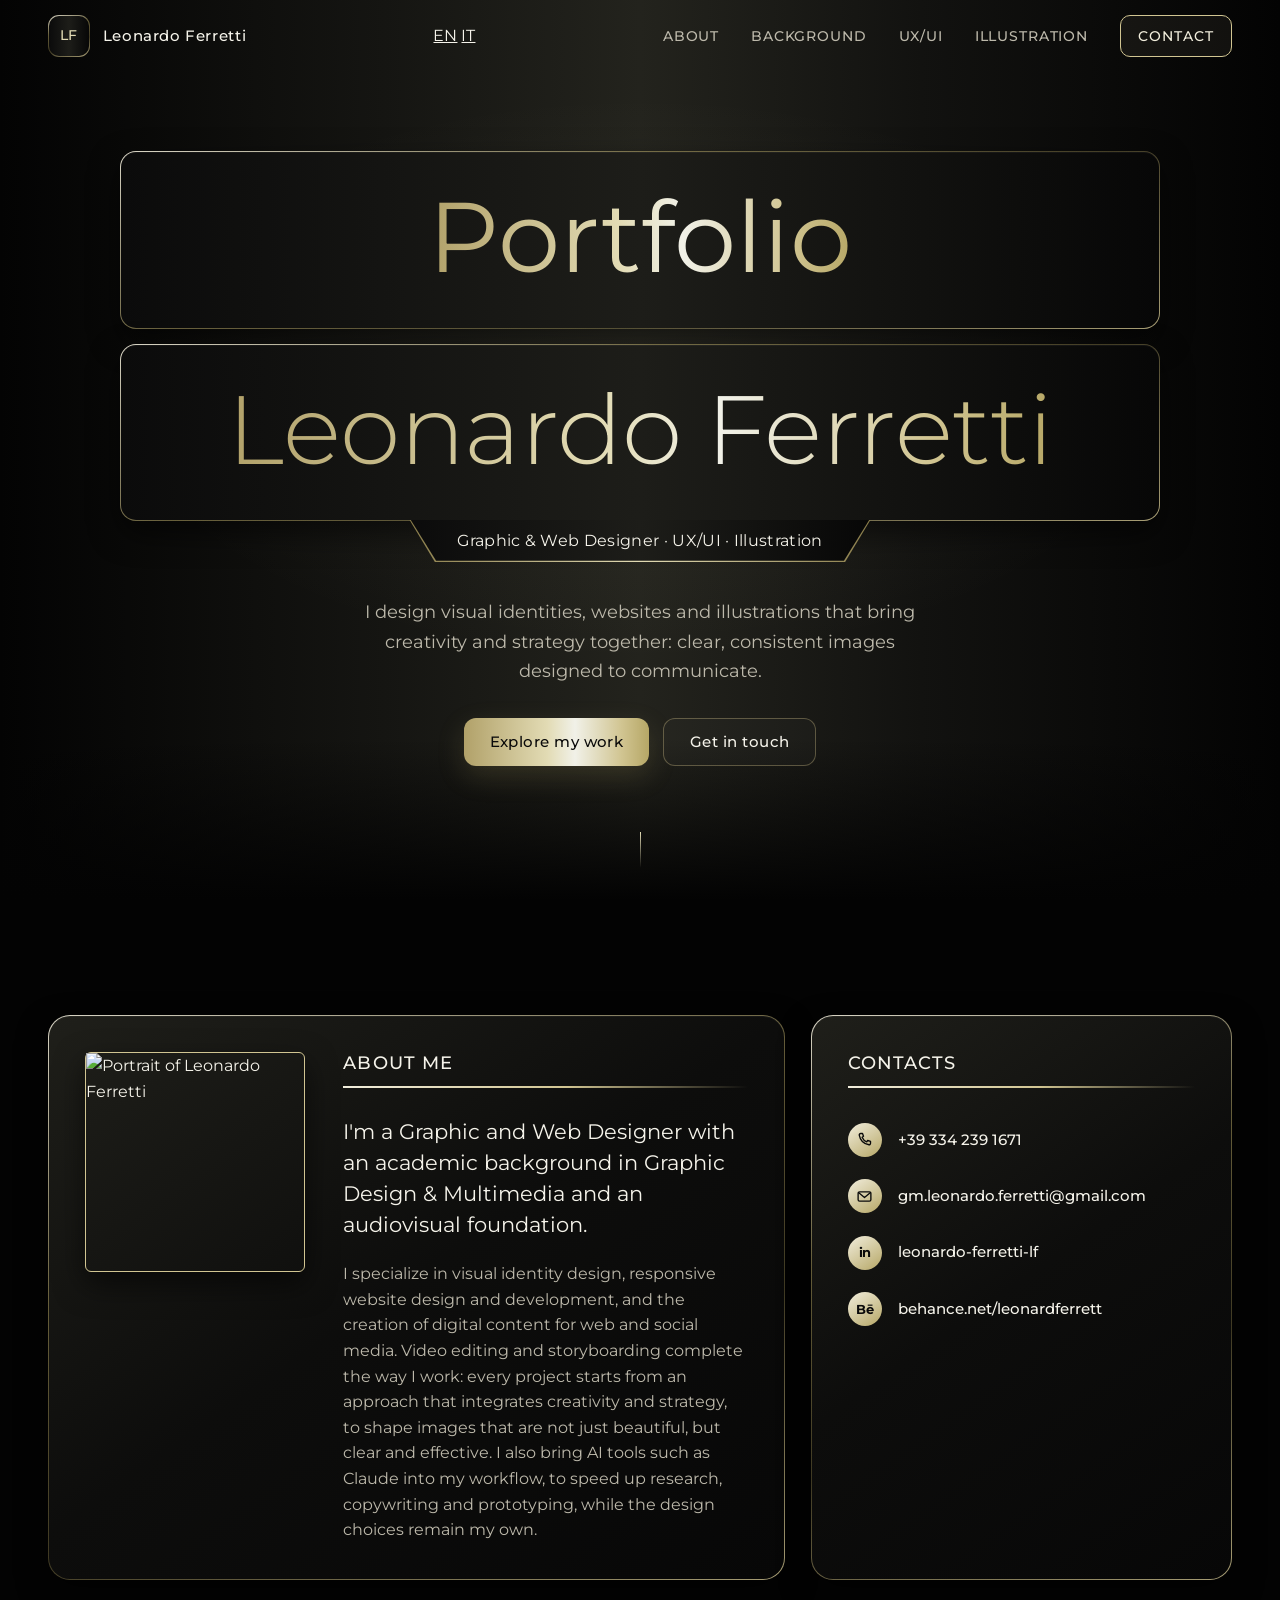
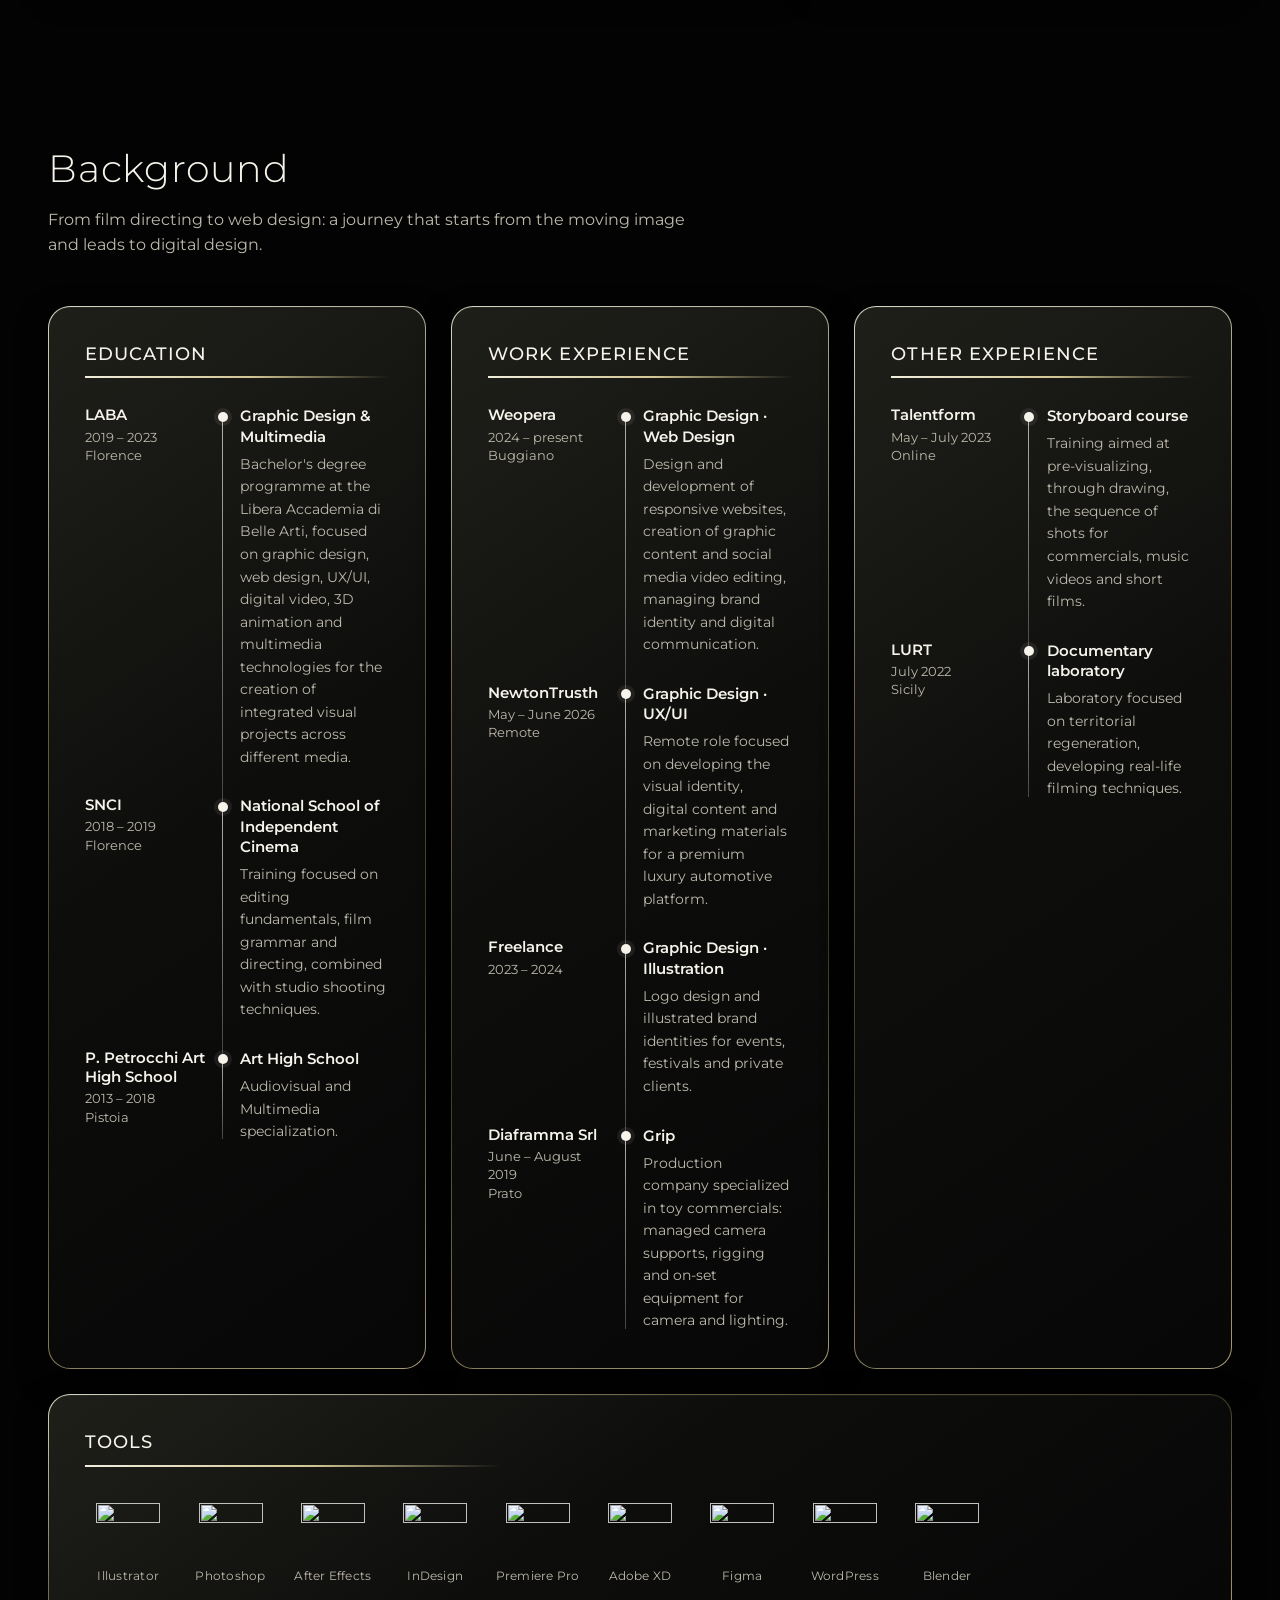
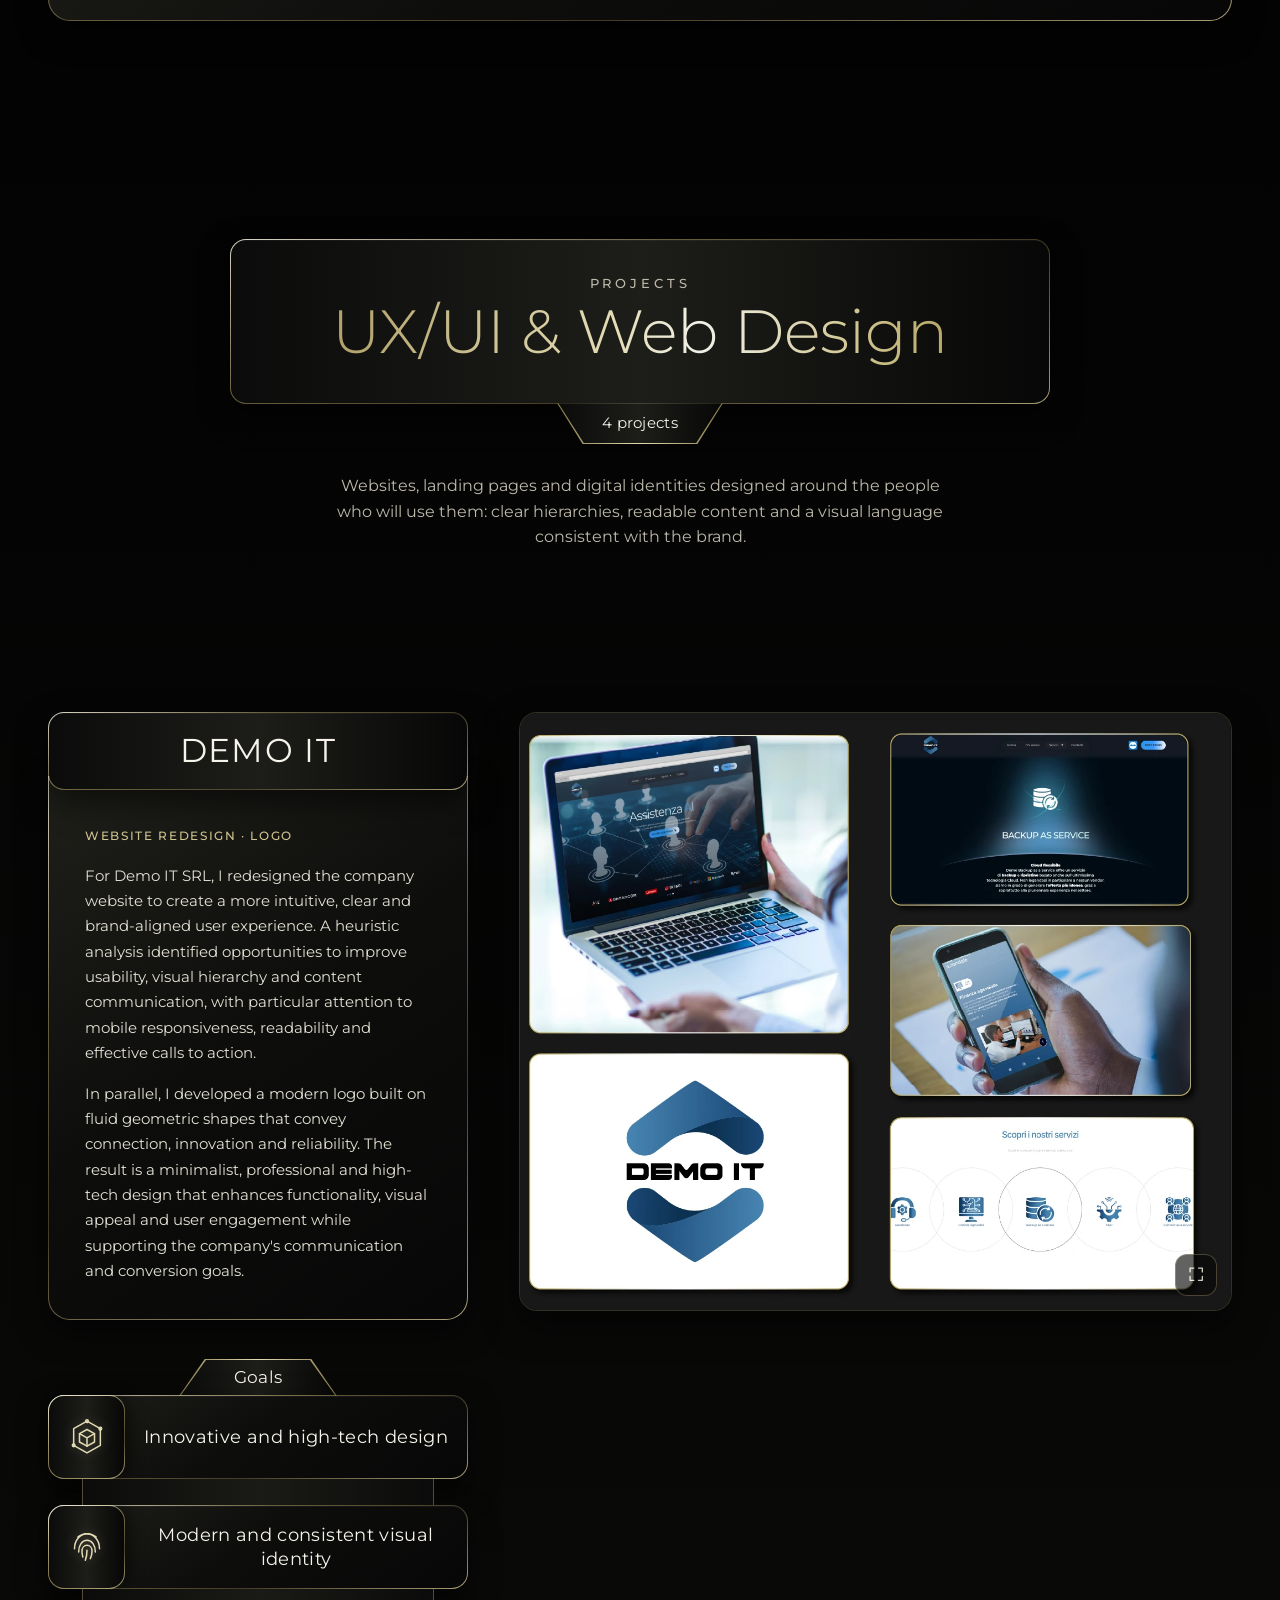
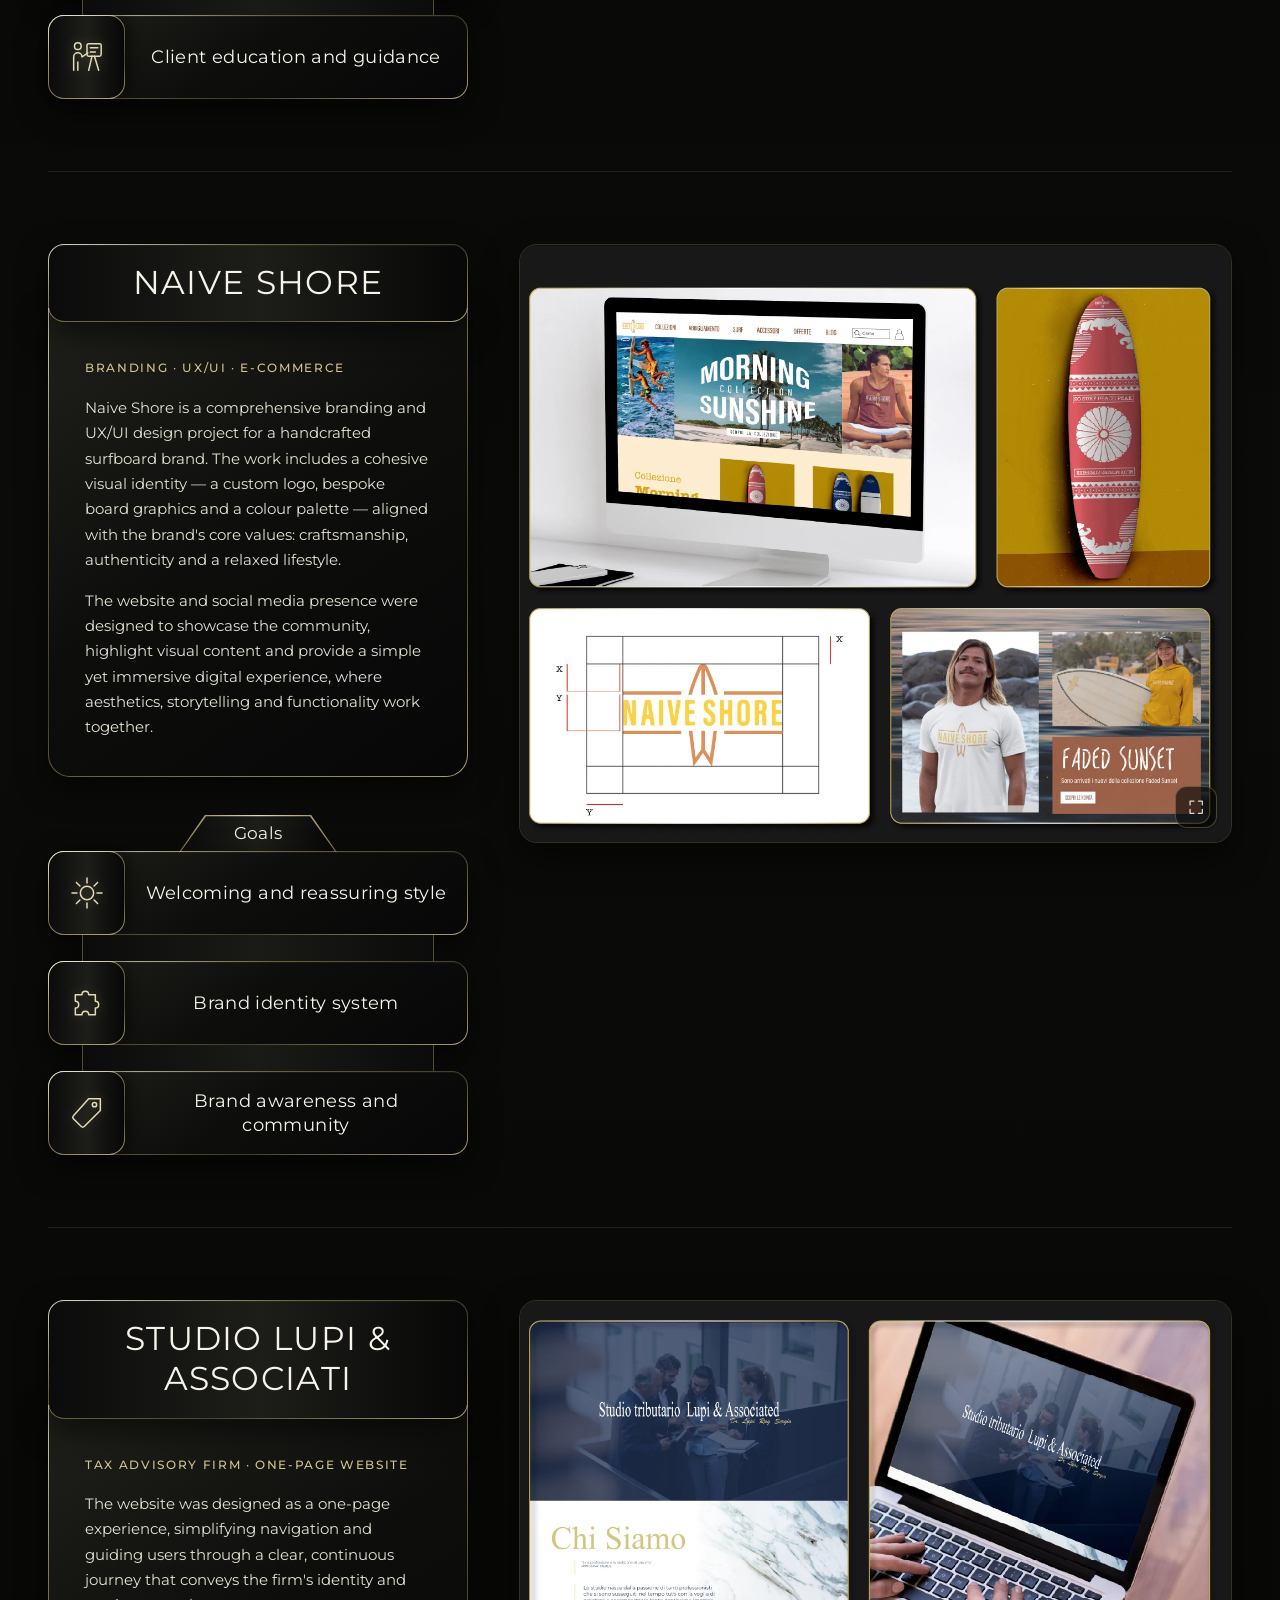
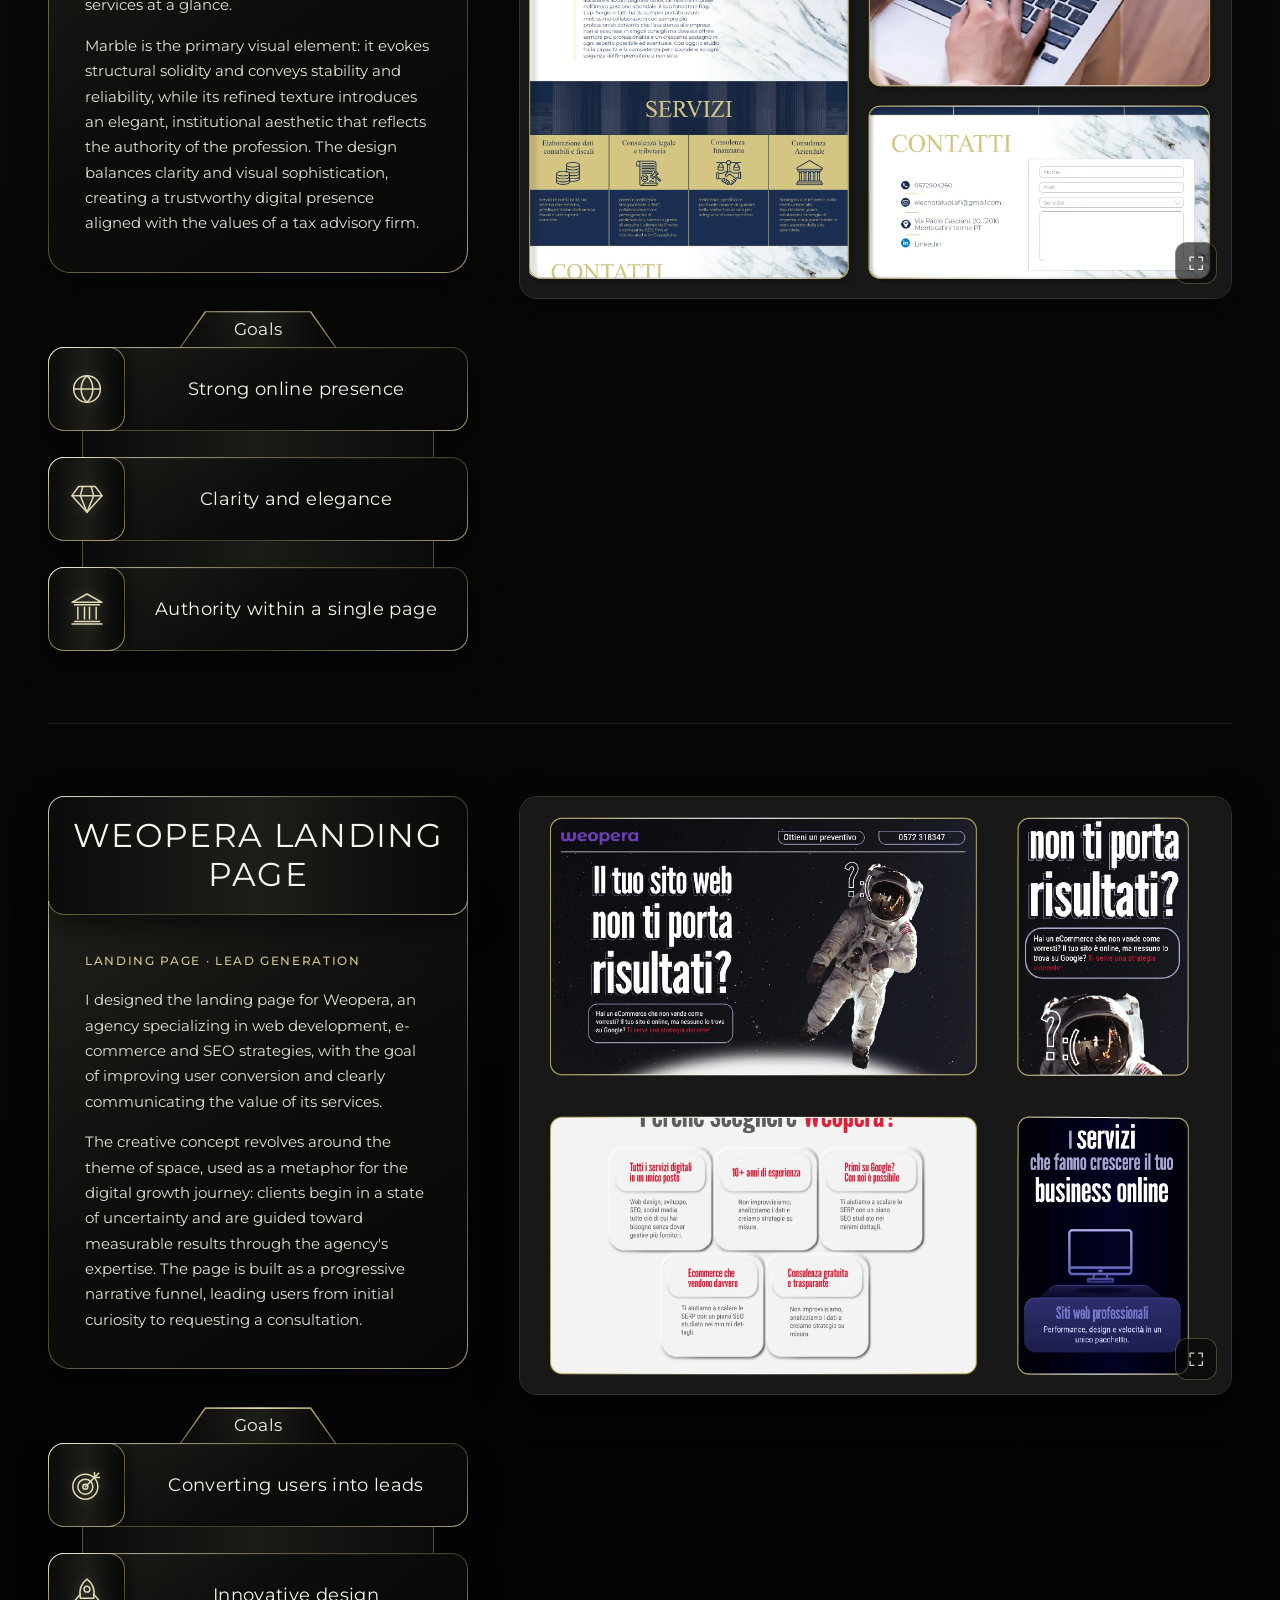
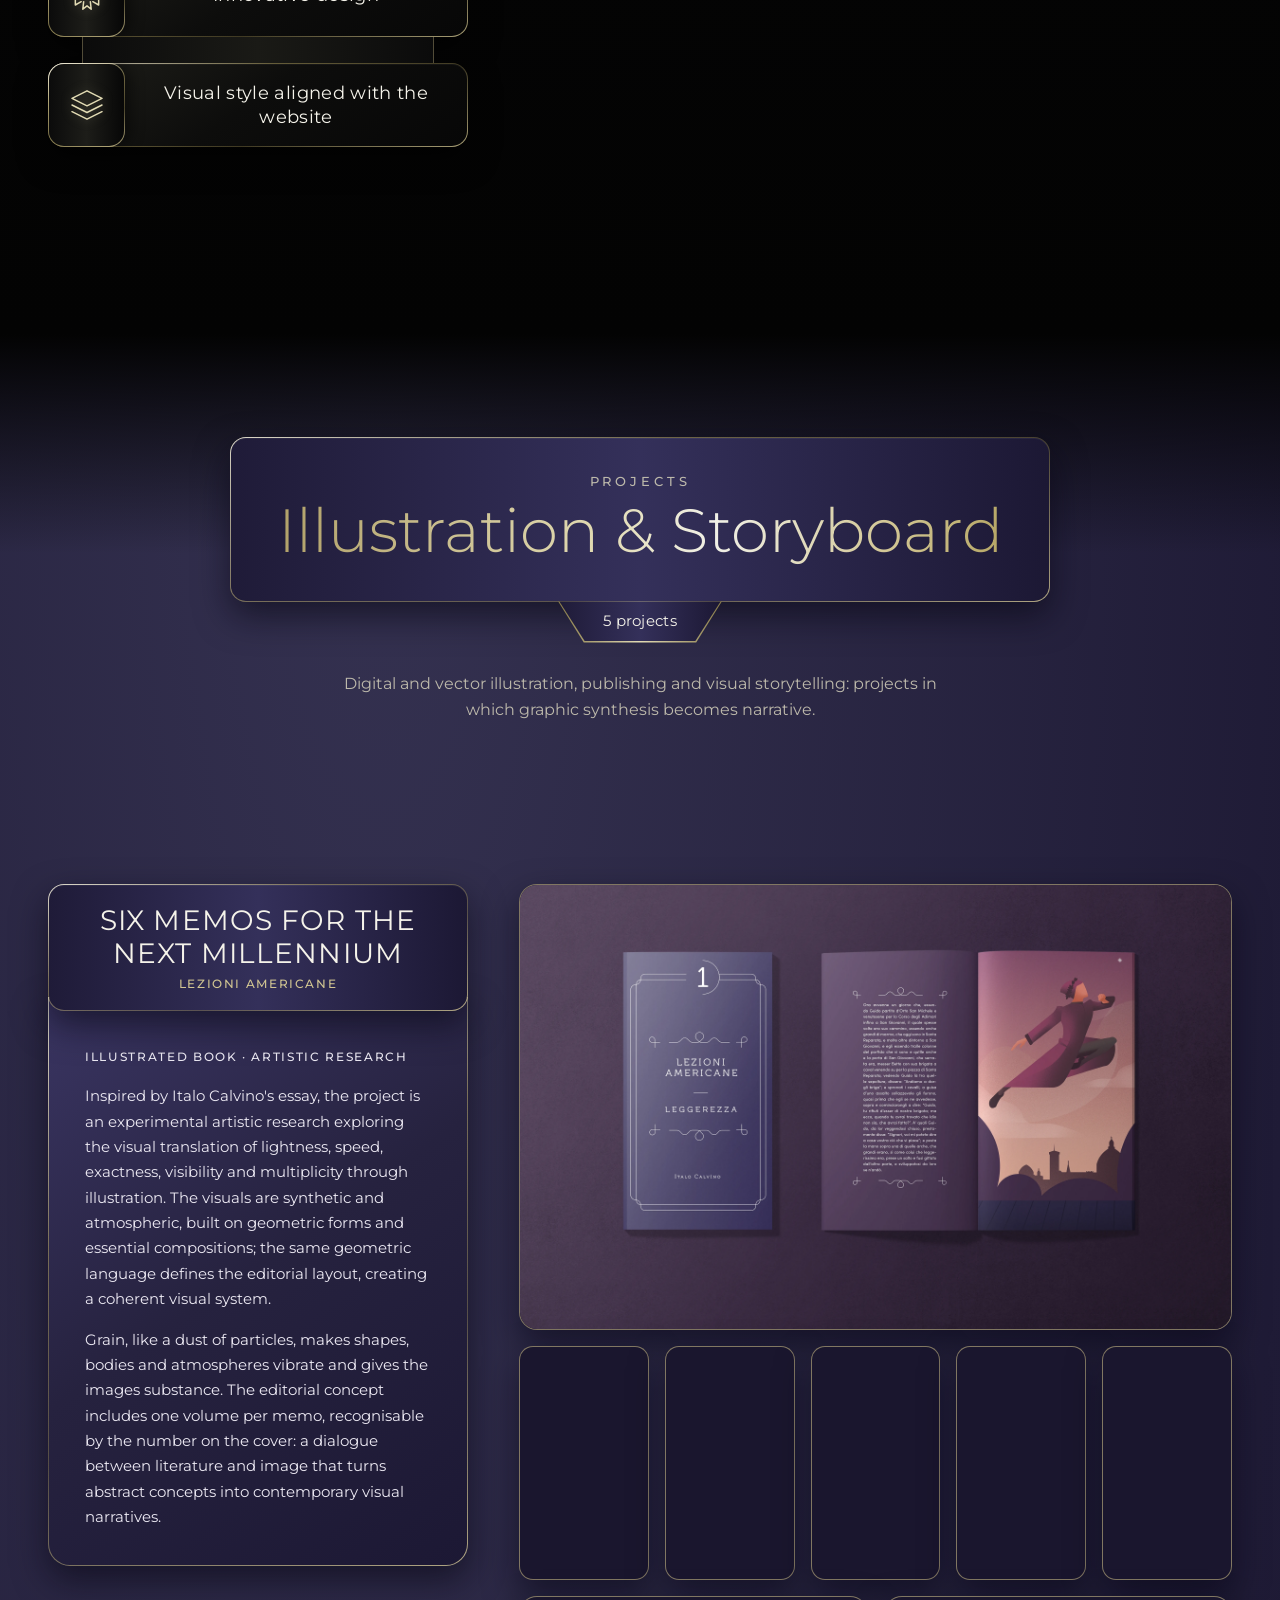
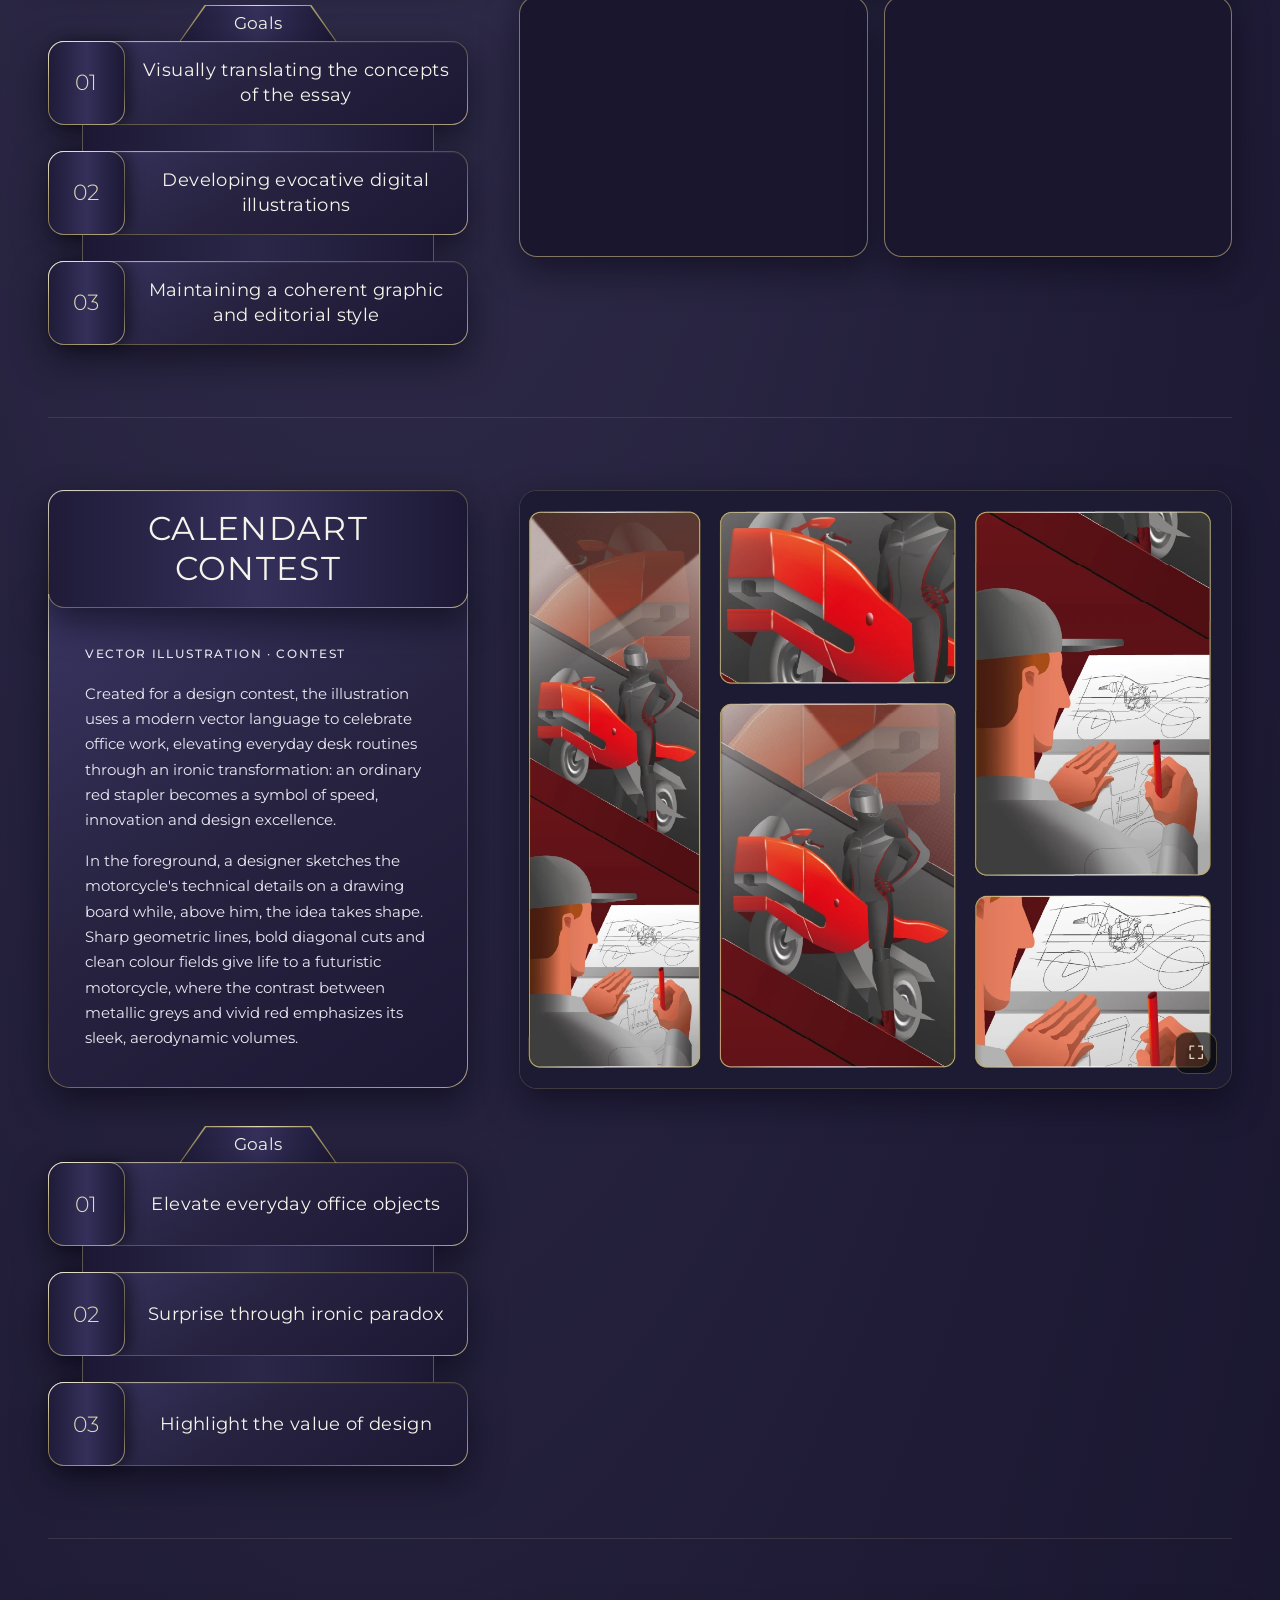
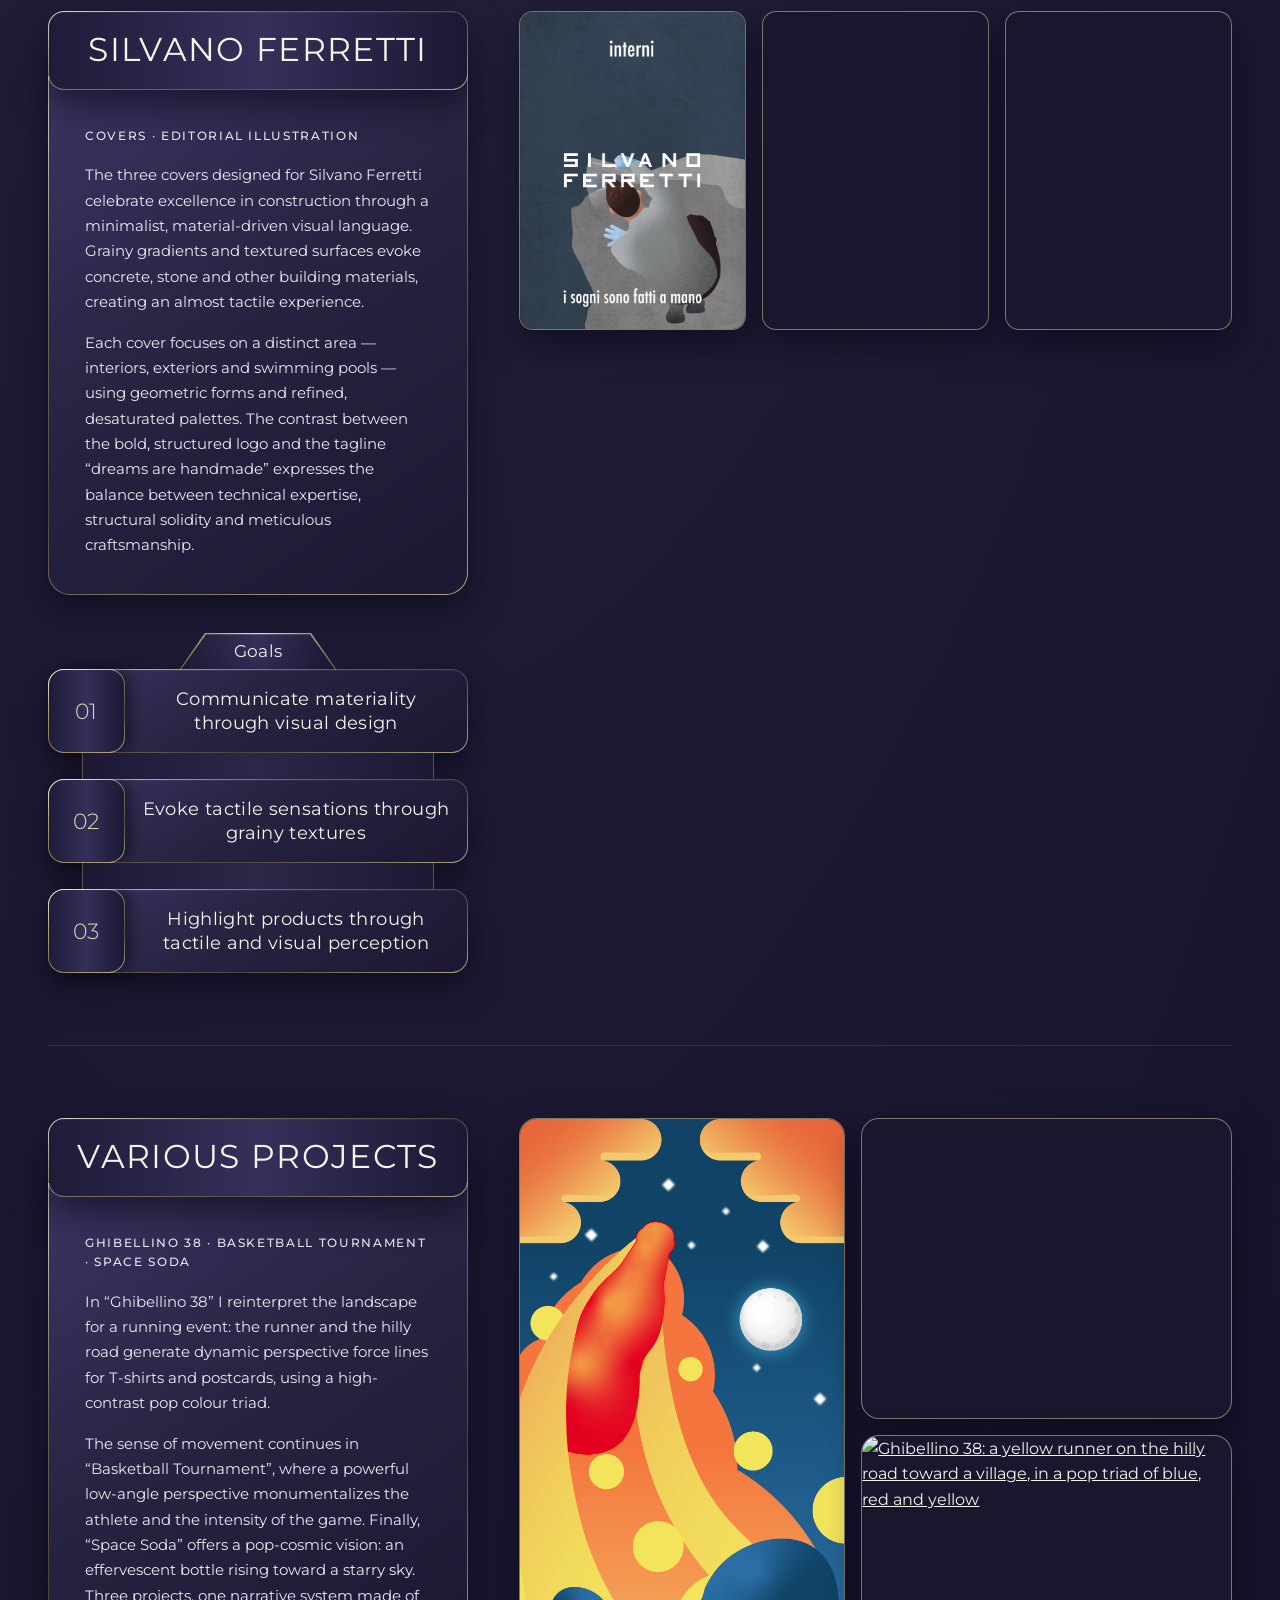
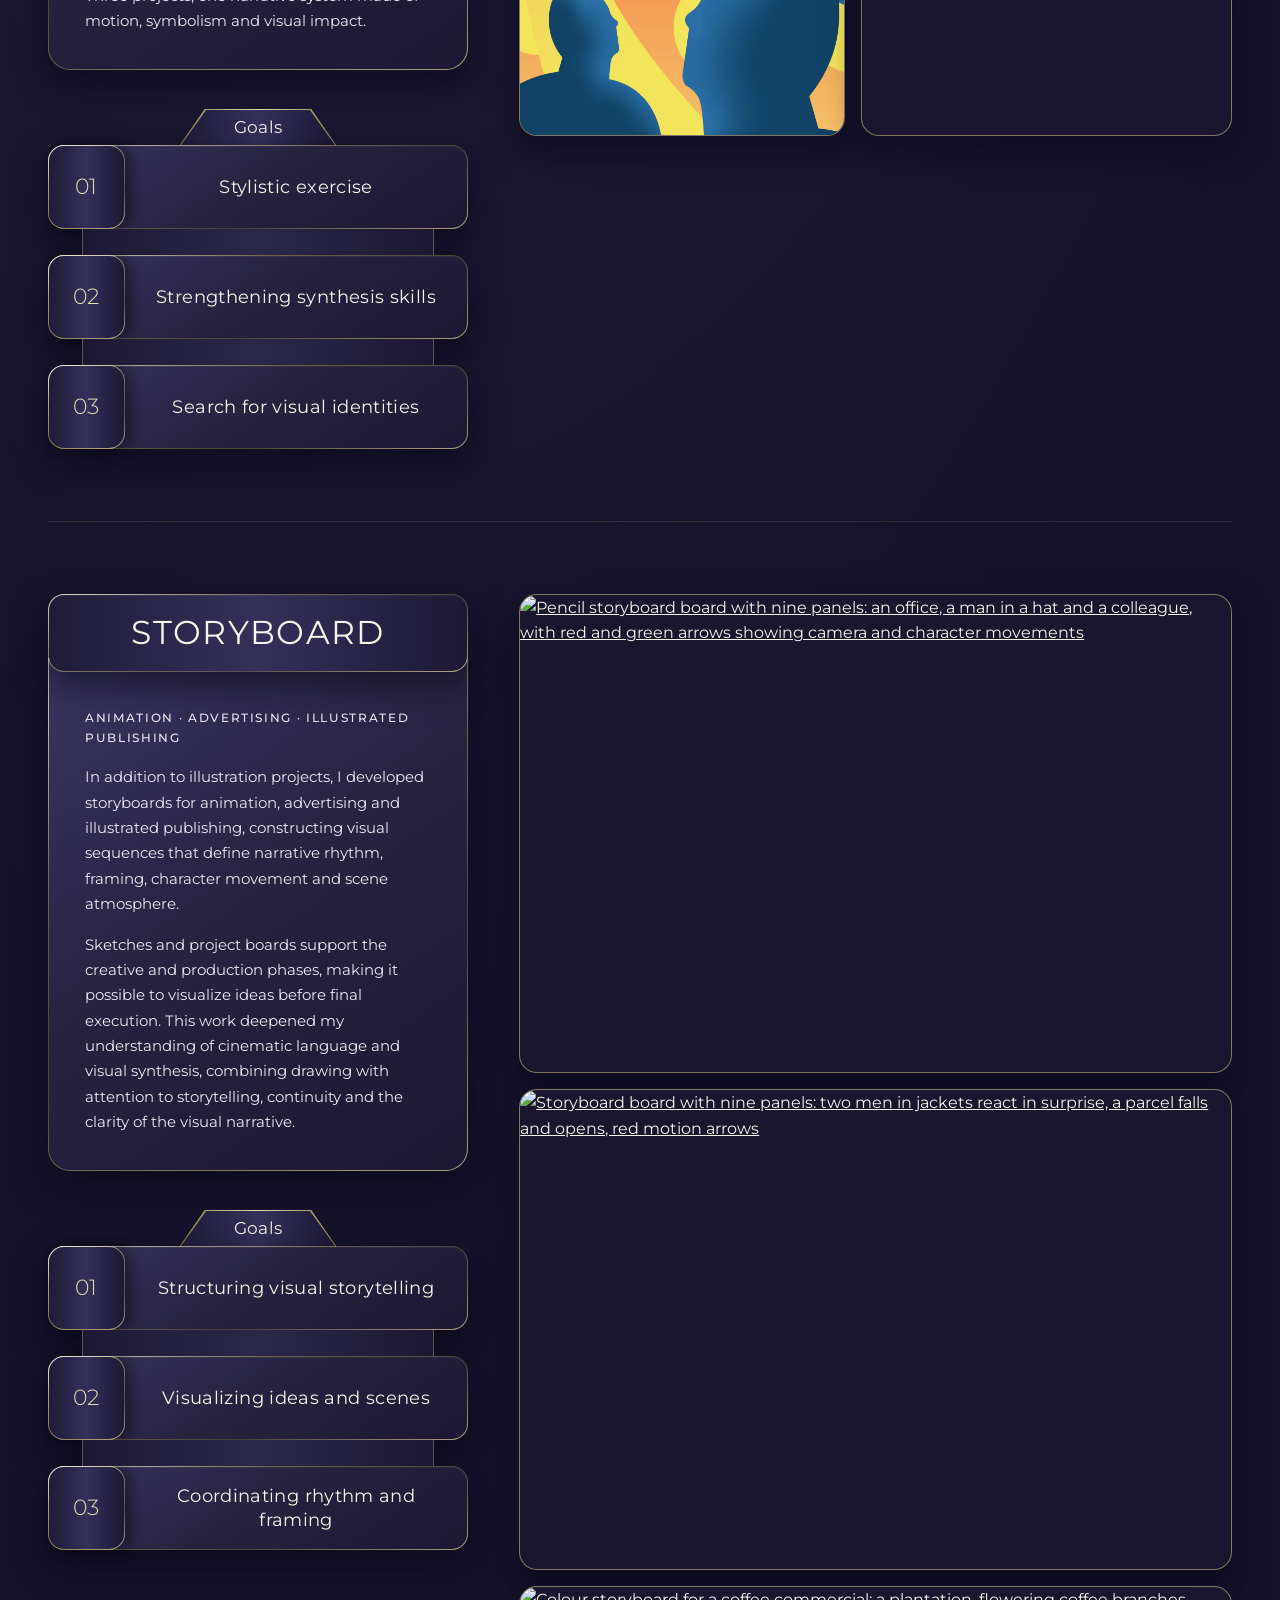
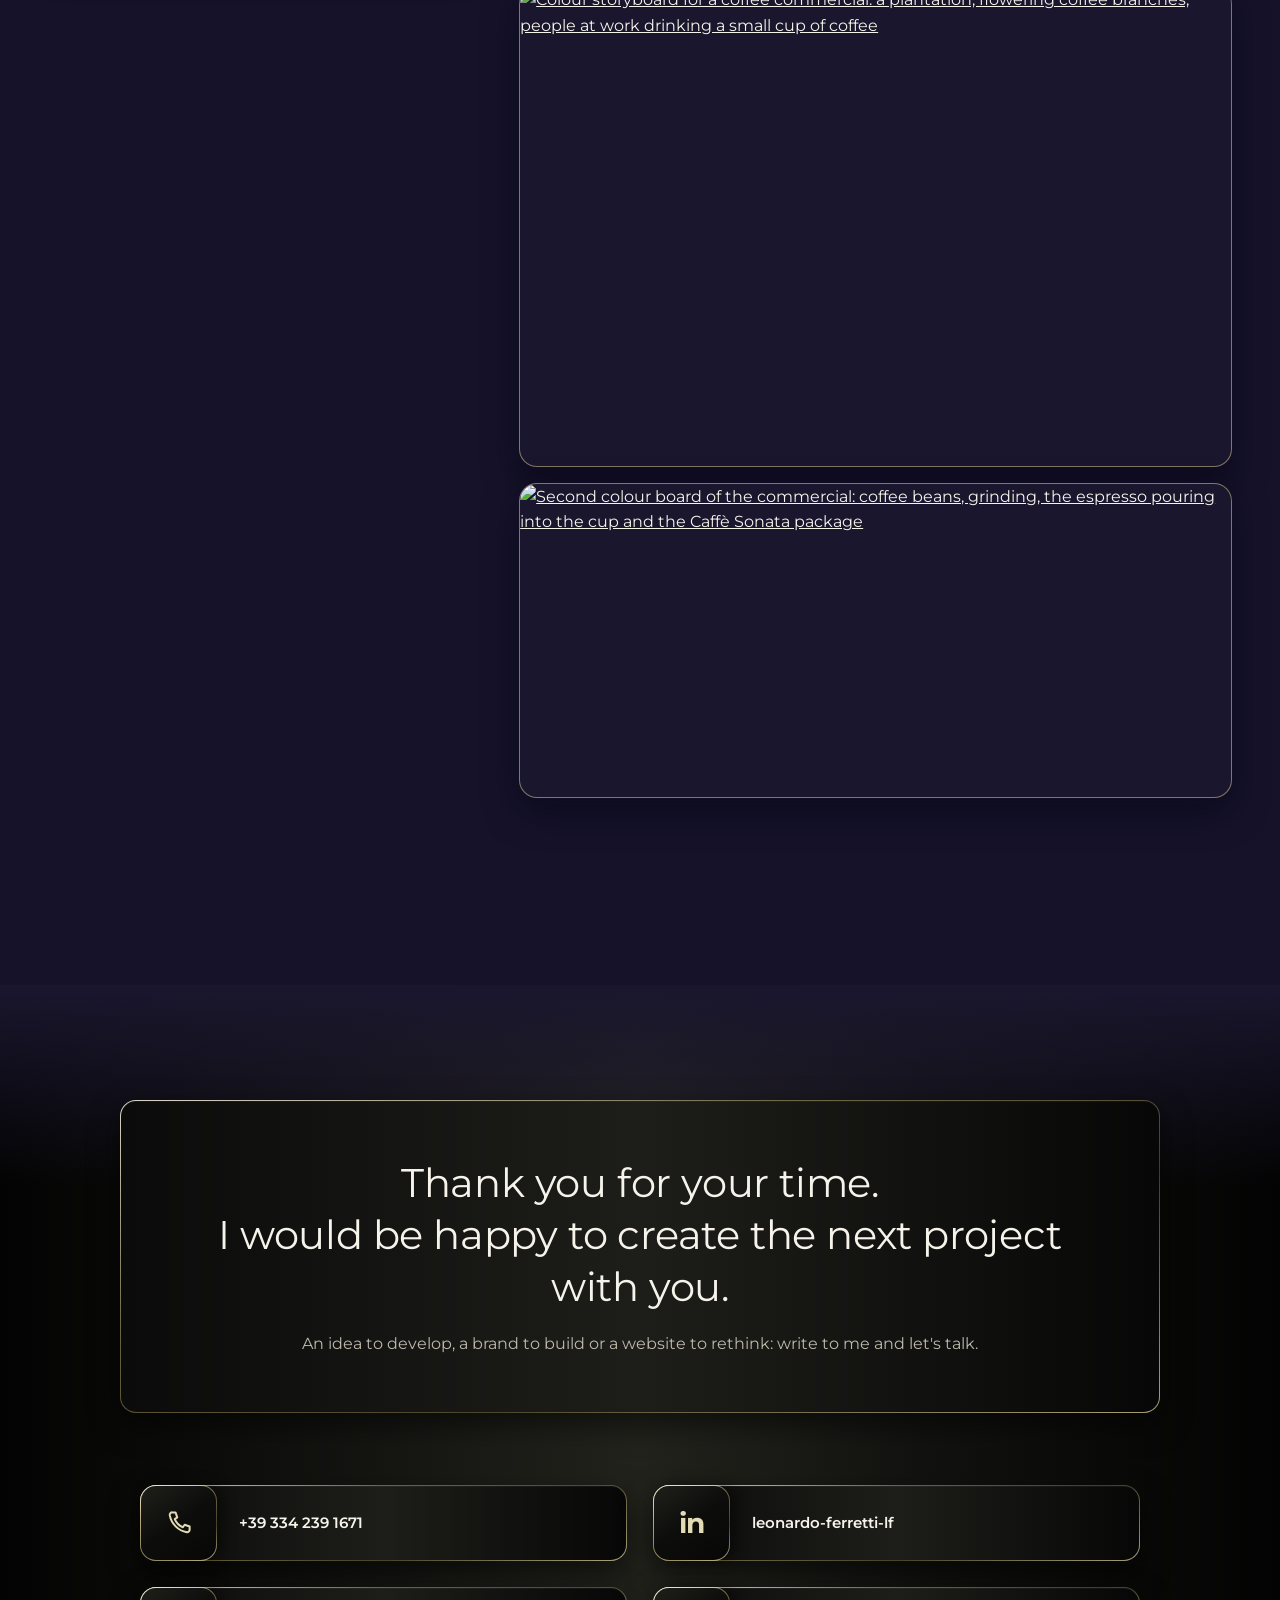
==== commit 74dad8e2: "Add files via upload" ====
--- a/index.html
+++ b/index.html
@@ -1,97 +1,33 @@
 <!doctype html>
-<html lang="it">
+<html lang="en">
 <head>
   <meta charset="utf-8">
   <meta name="viewport" content="width=device-width, initial-scale=1">
-  <title>Leonardo Ferretti — Graphic &amp; Web Designer, UX/UI, Illustratore</title>
-  <meta name="description" content="Portfolio di Leonardo Ferretti, Graphic e Web Designer in Toscana: identità visive, siti web responsive, UX/UI, illustrazione e storyboard.">
+  <title>Leonardo Ferretti — Graphic &amp; Web Designer, UX/UI, Illustrator</title>
+  <meta name="description" content="Portfolio of Leonardo Ferretti, Graphic and Web Designer: visual identities, responsive websites, UX/UI, illustration and storyboard.">
   <meta name="theme-color" content="#0a0a0a">
   <meta property="og:title" content="Leonardo Ferretti — Portfolio">
-  <meta property="og:description" content="Graphic & Web Designer · UX/UI · Illustrazione · Storyboard">
+  <meta property="og:description" content="Graphic & Web Designer · UX/UI · Illustration · Storyboard">
   <meta property="og:image" content="assets/images/ux-ui/ux-ui-01.webp">
-  <link rel="preconnect" href="https://fonts.googleapis.com">
-  <link rel="preconnect" href="https://fonts.gstatic.com" crossorigin>
+  <meta property="og:locale" content="en_GB">
+  <meta property="og:locale:alternate" content="it_IT">
+  <link rel="alternate" hreflang="en" href="./">
+  <link rel="alternate" hreflang="it" href="it/">
+  <link rel="alternate" hreflang="x-default" href="./">
+  <link rel="icon" href="favicon.ico" sizes="48x48">
+  <link rel="icon" href="favicon.svg" type="image/svg+xml">
+  <link rel="apple-touch-icon" href="apple-touch-icon.png">
   <link rel="stylesheet" href="assets/css/tokens.css">
   <link rel="stylesheet" href="assets/css/style.css">
   <script>document.documentElement.classList.add('js');</script>
   <script src="assets/js/main.js" defer></script>
-  <style>
-    /* ===== Privacy & Cookie Policy (modale) =====
-       Se i colori non coincidono con tokens.css, modifica solo queste 5 variabili. */
-    .policy, .site-footer__links {
-      --pol-bg: var(--surface, #141414);
-      --pol-text: var(--text, #f2f2f2);
-      --pol-muted: var(--text-muted, #b9b9b9);
-      --pol-accent: var(--gold, #e0b84c);
-      --pol-line: rgba(255, 255, 255, .14);
-    }
-    .site-footer__links { display: flex; flex-wrap: wrap; align-items: center; gap: .75rem 1.5rem; }
-    .site-footer__policy {
-      appearance: none; background: none; border: 0; padding: .25rem 0; margin: 0;
-      font: inherit; color: var(--pol-accent); cursor: pointer;
-      text-decoration: underline; text-underline-offset: .25em; text-decoration-thickness: 1px;
-    }
-    .site-footer__policy:hover { text-decoration-thickness: 2px; }
-    .site-footer__policy:focus-visible,
-    .policy__close:focus-visible,
-    .policy__body a:focus-visible { outline: 2px solid var(--pol-accent); outline-offset: 3px; border-radius: 4px; }
-
-    .policy {
-      width: min(92vw, 42rem); max-height: min(85vh, 44rem);
-      padding: 0; margin: auto;
-      color: var(--pol-text); background: var(--pol-bg);
-      border: 1px solid var(--pol-accent); border-radius: 1rem;
-      box-shadow: 0 24px 80px rgba(0, 0, 0, .6);
-      overflow: hidden;
-    }
-    .policy[open] { display: flex; flex-direction: column; }
-    .policy::backdrop { background: rgba(0, 0, 0, .78); backdrop-filter: blur(4px); }
-    html:has(.policy[open]) { overflow: hidden; }
-
-    .policy__head {
-      display: flex; align-items: center; justify-content: space-between; gap: 1rem;
-      padding: 1.1rem 1.5rem; border-bottom: 1px solid var(--pol-line);
-    }
-    .policy__title { margin: 0; font-size: 1.15rem; line-height: 1.3; color: var(--pol-accent); }
-    .policy__close {
-      display: inline-flex; align-items: center; justify-content: center; gap: .5rem;
-      min-width: 2.75rem; min-height: 2.75rem; padding: .5rem .9rem;
-      font: inherit; font-size: .95rem; color: var(--pol-text); cursor: pointer;
-      background: transparent; border: 1px solid var(--pol-line); border-radius: 999px;
-      transition: border-color .2s, color .2s;
-    }
-    .policy__close:hover { border-color: var(--pol-accent); color: var(--pol-accent); }
-    .policy__close .icon { width: 1.1rem; height: 1.1rem; fill: none; stroke: currentColor; stroke-width: 2; stroke-linecap: round; stroke-linejoin: round; }
-
-    .policy__body { padding: 1.5rem; overflow-y: auto; overscroll-behavior: contain; }
-    .policy__body section + section { margin-top: 1.5rem; }
-    .policy__body h3 { margin: 0 0 .4rem; font-size: 1rem; color: var(--pol-accent); }
-    .policy__body p { margin: 0; line-height: 1.65; color: var(--pol-muted); }
-    .policy__body p + p { margin-top: .6rem; }
-    .policy__body a { color: var(--pol-text); text-underline-offset: .2em; }
-    .policy__body a:hover { color: var(--pol-accent); }
-
-    .policy__meta { margin: 0 0 1.5rem; font-size: .875rem; }
-    .policy__body strong { color: var(--pol-text); font-weight: 600; }
-    .policy__foot { display: flex; justify-content: flex-end; padding: 1rem 1.5rem; border-top: 1px solid var(--pol-line); }
-
-    @media (max-width: 480px) {
-      .policy__head, .policy__body, .policy__foot { padding-left: 1.1rem; padding-right: 1.1rem; }
-      .policy__close-label--head { display: none; }
-    }
-    @media (prefers-reduced-motion: no-preference) {
-      .policy[open] { animation: policy-in .22s ease-out; }
-      @keyframes policy-in { from { opacity: 0; transform: translateY(12px) scale(.98); } to { opacity: 1; transform: none; } }
-    }
-  </style>
 </head>
 <body>
 
-<!-- Icone (sprite SVG inline) -->
+<!-- Icons (inline SVG sprite) -->
 <svg class="sprite" aria-hidden="true" focusable="false" xmlns="http://www.w3.org/2000/svg">
   <symbol id="i-phone" viewBox="0 0 24 24"><path d="M6.6 3.5h2.6l1.4 4-2 1.4a12 12 0 0 0 6.5 6.5l1.4-2 4 1.4v2.6a2 2 0 0 1-2.2 2A17 17 0 0 1 4.6 5.7a2 2 0 0 1 2-2.2Z"/></symbol>
   <symbol id="i-mail" viewBox="0 0 24 24"><rect x="3" y="5.5" width="18" height="13" rx="2"/><path d="m3.5 6.5 8.5 7 8.5-7"/></symbol>
-  <symbol id="i-pin" viewBox="0 0 24 24"><path d="M12 21s-6.5-6-6.5-11a6.5 6.5 0 0 1 13 0c0 5-6.5 11-6.5 11Z"/><circle cx="12" cy="10" r="2.4"/></symbol>
   <symbol id="i-arrow" viewBox="0 0 24 24"><path d="M5 12h14M13 6l6 6-6 6"/></symbol>
   <symbol id="i-up" viewBox="0 0 24 24"><path d="M12 19V5M6 11l6-6 6 6"/></symbol>
   <symbol id="i-close" viewBox="0 0 24 24"><path d="M6 6l12 12M18 6 6 18"/></symbol>
@@ -113,25 +49,29 @@
   <symbol id="g-layers" viewBox="0 0 48 48"><path d="M24 7 42 16 24 25 6 16Z"/><path d="M6 24l18 9 18-9M6 32l18 9 18-9"/></symbol>
 </svg>
 
-<a class="skip-link" href="#main">Vai al contenuto</a>
+<a class="skip-link" href="#main">Skip to content</a>
 
 <header class="site-header" data-header>
   <div class="site-header__inner">
-    <a class="brand" href="#top" aria-label="Leonardo Ferretti — torna all'inizio">
+    <a class="brand" href="#top" aria-label="Leonardo Ferretti — back to top">
       <span class="brand__mark" aria-hidden="true">LF</span>
       <span class="brand__name">Leonardo Ferretti</span>
     </a>
+    <div class="lang-switch" role="group" aria-label="Site language">
+      <a href="index.html" lang="en" hreflang="en" aria-current="page" aria-label="English">EN</a>
+      <a href="it/index.html" lang="it" hreflang="it" aria-label="Italiano" data-lang-link>IT</a>
+    </div>
     <button class="nav-toggle" type="button" aria-expanded="false" aria-controls="site-nav" data-nav-toggle>
       <span class="nav-toggle__bars" aria-hidden="true"></span>
-      <span class="visually-hidden">Apri il menu</span>
+      <span class="visually-hidden">Open the menu</span>
     </button>
-    <nav class="site-nav" id="site-nav" aria-label="Navigazione principale" data-nav>
+    <nav class="site-nav" id="site-nav" aria-label="Main navigation" data-nav>
       <ul>
-        <li><a href="#chi-sono">Chi sono</a></li>
-        <li><a href="#percorso">Percorso</a></li>
+        <li><a href="#chi-sono">About</a></li>
+        <li><a href="#percorso">Background</a></li>
         <li><a href="#ux-ui">UX/UI</a></li>
-        <li><a href="#illustrazione">Illustrazione</a></li>
-        <li><a class="site-nav__cta" href="#contatti">Contatti</a></li>
+        <li><a href="#illustrazione">Illustration</a></li>
+        <li><a class="site-nav__cta" href="#contatti">Contact</a></li>
       </ul>
     </nav>
   </div>
@@ -146,142 +86,139 @@
         <span class="frame hero__frame hero__frame--small"><span class="text-gold">Portfolio</span></span>
         <span class="frame hero__frame hero__frame--name"><span class="text-gold">Leonardo Ferretti</span></span>
       </h1>
-      <p class="tab tab--down hero__tab">Graphic &amp; Web Designer · UX/UI · Illustrazione</p>
+      <p class="tab tab--down hero__tab"><span>Graphic &amp; Web Designer</span><span class="hero__tab-sep" aria-hidden="true"> · </span><span>UX/UI · Illustration</span></p>
       <p class="hero__lead">
-        Progetto identità visive, siti web e illustrazioni che uniscono creatività e strategia:
-        immagini chiare, coerenti e pensate per comunicare.
+        I design visual identities, websites and illustrations that bring creativity and strategy together:
+        clear, consistent images designed to communicate.
       </p>
       <div class="hero__actions">
-        <a class="btn btn--gold" href="#ux-ui">Scopri i progetti</a>
-        <a class="btn btn--ghost" href="#contatti">Contattami</a>
+        <a class="btn btn--gold" href="#ux-ui">Explore my work</a>
+        <a class="btn btn--ghost" href="#contatti">Get in touch</a>
       </div>
-      <p class="hero__place"><svg class="icon" aria-hidden="true"><use href="#i-pin"/></svg> Toscana, Italia</p>
-    </div>
-    <a class="hero__scroll" href="#chi-sono" aria-label="Scorri a Chi sono"><span aria-hidden="true"></span></a>
+    </div>
+    <a class="hero__scroll" href="#chi-sono" aria-label="Scroll to About me"><span aria-hidden="true"></span></a>
   </section>
 
-  <!-- ============ CHI SONO + CONTATTI ============ -->
+  <!-- ============ ABOUT + CONTACTS ============ -->
   <section class="section" id="chi-sono" aria-labelledby="about-title">
     <div class="container bento bento--about">
       <article class="card about reveal">
-        <!-- SEGNAPOSTO: ritaglio della foto dalla slide ux-ui-02. Aggiungendo assets/images/profilo.jpg
-             main.js la sostituisce automaticamente con il file originale. -->
-        <figure class="about__photo crop" data-profile
-                style="--sw:1921; --cx:104; --cy:81; --cw:217; --ch:224;">
-          <img src="assets/images/ux-ui/ux-ui-02.webp" alt="Ritratto di Leonardo Ferretti" width="1921" height="1080" loading="lazy" decoding="async">
+        <figure class="about__photo">
+          <img src="assets/images/profilo.jpg" alt="Portrait of Leonardo Ferretti" width="900" height="900" loading="lazy" decoding="async">
         </figure>
         <div class="about__body">
-          <h2 class="label" id="about-title">Chi sono</h2>
+          <h2 class="label" id="about-title">About me</h2>
           <p class="about__intro">
-            Sono un Graphic e Web Designer con una formazione accademica in Graphic Design &amp; Multimedia
-            e radici nel linguaggio audiovisivo.
+            I'm a Graphic and Web Designer with an academic background in Graphic Design &amp; Multimedia
+            and an audiovisual foundation.
           </p>
           <p>
-            Mi occupo di identità visiva, progettazione e sviluppo di siti web responsive e creazione di contenuti
-            digitali per il web e i social media. Il montaggio video e lo storyboard completano il mio modo di lavorare:
-            ogni progetto nasce da un approccio che tiene insieme creatività e strategia, per dare forma a immagini
-            che non siano solo belle, ma chiare ed efficaci.
+            I specialize in visual identity design, responsive website design and development, and the creation of
+            digital content for web and social media. Video editing and storyboarding complete the way I work:
+            every project starts from an approach that integrates creativity and strategy, to shape images that are
+            not just beautiful, but clear and effective. I also bring AI tools such as Claude into my workflow, to
+            speed up research, copywriting and prototyping, while the design choices remain my own.
           </p>
         </div>
       </article>
 
       <aside class="card contacts reveal" aria-labelledby="contacts-title">
-        <h2 class="label" id="contacts-title">Contatti</h2>
+        <h2 class="label" id="contacts-title">Contacts</h2>
         <ul class="contact-list">
           <li><a href="tel:+393342391671"><span class="contact-list__icon"><svg class="icon" aria-hidden="true"><use href="#i-phone"/></svg></span>+39 334 239 1671</a></li>
-          <li><a href="mailto:gm.leonardo.ferretti@gmail.com"><span class="contact-list__icon"><svg class="icon" aria-hidden="true"><use href="#i-mail"/></svg></span>gm.leonardo.ferretti@gmail.com</a></li>
-          <li><a href="https://www.linkedin.com/in/leonardo-ferretti-lf" target="_blank" rel="noopener"><span class="contact-list__icon contact-list__icon--txt" aria-hidden="true">in</span>leonardo-ferretti-lf<span class="visually-hidden"> (LinkedIn, si apre in una nuova scheda)</span></a></li>
-          <li><a href="https://www.behance.net/leonardferrett" target="_blank" rel="noopener"><span class="contact-list__icon contact-list__icon--txt" aria-hidden="true">Bē</span>behance.net/leonardferrett<span class="visually-hidden"> (Behance, si apre in una nuova scheda)</span></a></li>
+          <li><a href="mailto:gm.leonardo.ferretti@gmail.com"><span class="contact-list__icon"><svg class="icon" aria-hidden="true"><use href="#i-mail"/></svg></span>gm.leonardo.ferretti<wbr>@gmail.com</a></li>
+          <li><a href="https://www.linkedin.com/in/leonardo-ferretti-lf" target="_blank" rel="noopener"><span class="contact-list__icon contact-list__icon--txt" aria-hidden="true">in</span>leonardo-ferretti-lf<span class="visually-hidden"> (LinkedIn, opens in a new tab)</span></a></li>
+          <li><a href="https://www.behance.net/leonardferrett" target="_blank" rel="noopener"><span class="contact-list__icon contact-list__icon--txt" aria-hidden="true">Bē</span>behance.net/leonardferrett<span class="visually-hidden"> (Behance, opens in a new tab)</span></a></li>
         </ul>
       </aside>
     </div>
   </section>
 
-  <!-- ============ PERCORSO ============ -->
+  <!-- ============ BACKGROUND ============ -->
   <section class="section" id="percorso" aria-labelledby="path-title">
     <div class="container">
       <header class="section-head reveal">
-        <h2 class="section-head__title" id="path-title">Percorso</h2>
-        <p class="section-head__lead">Dalla regia al web design: un percorso che parte dall'immagine in movimento e arriva al progetto digitale.</p>
+        <h2 class="section-head__title" id="path-title">Background</h2>
+        <p class="section-head__lead">From film directing to web design: a journey that starts from the moving image and leads to digital design.</p>
       </header>
 
       <div class="bento bento--three">
         <article class="card reveal" aria-labelledby="edu-title">
-          <h3 class="label" id="edu-title">Formazione</h3>
+          <h3 class="label" id="edu-title">Education</h3>
           <ol class="timeline">
             <li class="timeline__item">
-              <div class="timeline__meta"><strong>LABA</strong><span>2019 – 2023</span><span>Firenze</span></div>
+              <div class="timeline__meta"><strong>LABA</strong><span>2019 – 2023</span><span>Florence</span></div>
               <div class="timeline__body">
                 <h4>Graphic Design &amp; Multimedia</h4>
-                <p>Diploma accademico di primo livello alla Libera Accademia di Belle Arti: grafica, web design e UX/UI, video digitale, animazione 3D e tecnologie multimediali per progetti visivi integrati su media diversi.</p>
-              </div>
-            </li>
-            <li class="timeline__item">
-              <div class="timeline__meta"><strong>SNCI</strong><span>2018 – 2019</span><span>Firenze</span></div>
-              <div class="timeline__body">
-                <h4>Scuola Nazionale di Cinema Indipendente</h4>
-                <p>Fondamenti di montaggio, grammatica cinematografica e regia, affiancati dalle tecniche di ripresa in studio.</p>
-              </div>
-            </li>
-            <li class="timeline__item">
-              <div class="timeline__meta"><strong>Liceo Artistico P. Petrocchi</strong><span>2013 – 2018</span><span>Pistoia</span></div>
-              <div class="timeline__body">
-                <h4>Liceo Artistico</h4>
-                <p>Indirizzo Audiovisivo e Multimediale.</p>
+                <p>Bachelor's degree programme at the Libera Accademia di Belle Arti, focused on graphic design, web design, UX/UI, digital video, 3D animation and multimedia technologies for the creation of integrated visual projects across different media.</p>
+              </div>
+            </li>
+            <li class="timeline__item">
+              <div class="timeline__meta"><strong>SNCI</strong><span>2018 – 2019</span><span>Florence</span></div>
+              <div class="timeline__body">
+                <h4>National School of Independent Cinema</h4>
+                <p>Training focused on editing fundamentals, film grammar and directing, combined with studio shooting techniques.</p>
+              </div>
+            </li>
+            <li class="timeline__item">
+              <div class="timeline__meta"><strong>P. Petrocchi Art High School</strong><span>2013 – 2018</span><span>Pistoia</span></div>
+              <div class="timeline__body">
+                <h4>Art High School</h4>
+                <p>Audiovisual and Multimedia specialization.</p>
               </div>
             </li>
           </ol>
         </article>
 
         <article class="card reveal" aria-labelledby="work-title">
-          <h3 class="label" id="work-title">Esperienze</h3>
+          <h3 class="label" id="work-title">Work experience</h3>
           <ol class="timeline">
             <li class="timeline__item">
-              <div class="timeline__meta"><strong>Weopera</strong><span>2024 – oggi</span><span>Buggiano</span></div>
+              <div class="timeline__meta"><strong>Weopera</strong><span>2024 – present</span><span>Buggiano</span></div>
               <div class="timeline__body">
                 <h4>Graphic Design · Web Design</h4>
-                <p>Progettazione e sviluppo di siti web responsive, contenuti grafici e montaggi video per i social, gestione dell'identità di marca e della comunicazione digitale.</p>
-              </div>
-            </li>
-            <li class="timeline__item">
-              <div class="timeline__meta"><strong>NewtonTrusth</strong><span>Maggio – Giugno 2026</span><span>Da remoto</span></div>
+                <p>Design and development of responsive websites, creation of graphic content and social media video editing, managing brand identity and digital communication.</p>
+              </div>
+            </li>
+            <li class="timeline__item">
+              <div class="timeline__meta"><strong>NewtonTrusth</strong><span>May – June 2026</span><span>Remote</span></div>
               <div class="timeline__body">
                 <h4>Graphic Design · UX/UI</h4>
-                <p>Sviluppo dell'identità visiva, dei contenuti digitali e dei materiali di marketing per una piattaforma automotive di lusso.</p>
+                <p>Remote role focused on developing the visual identity, digital content and marketing materials for a premium luxury automotive platform.</p>
               </div>
             </li>
             <li class="timeline__item">
               <div class="timeline__meta"><strong>Freelance</strong><span>2023 – 2024</span></div>
               <div class="timeline__body">
-                <h4>Graphic Design · Illustrazione</h4>
-                <p>Loghi e identità illustrate per eventi, festival e clienti privati.</p>
-              </div>
-            </li>
-            <li class="timeline__item">
-              <div class="timeline__meta"><strong>Diaframma Srl</strong><span>Giugno – Agosto 2019</span><span>Prato</span></div>
+                <h4>Graphic Design · Illustration</h4>
+                <p>Logo design and illustrated brand identities for events, festivals and private clients.</p>
+              </div>
+            </li>
+            <li class="timeline__item">
+              <div class="timeline__meta"><strong>Diaframma Srl</strong><span>June – August 2019</span><span>Prato</span></div>
               <div class="timeline__body">
                 <h4>Grip</h4>
-                <p>Casa di produzione specializzata in spot di giocattoli: gestione di supporti camera, rigging e attrezzatura di set per camera e luci.</p>
+                <p>Production company specialized in toy commercials: managed camera supports, rigging and on-set equipment for camera and lighting.</p>
               </div>
             </li>
           </ol>
         </article>
 
         <article class="card reveal" aria-labelledby="other-title">
-          <h3 class="label" id="other-title">Altre esperienze</h3>
+          <h3 class="label" id="other-title">Other experience</h3>
           <ol class="timeline">
             <li class="timeline__item">
-              <div class="timeline__meta"><strong>Talentform</strong><span>Maggio – Luglio 2023</span><span>Online</span></div>
-              <div class="timeline__body">
-                <h4>Corso di Storyboard</h4>
-                <p>Formazione per imparare a pre-visualizzare, attraverso il disegno, la sequenza delle inquadrature di spot, videoclip e cortometraggi.</p>
-              </div>
-            </li>
-            <li class="timeline__item">
-              <div class="timeline__meta"><strong>LURT</strong><span>Luglio 2022</span><span>Sicilia</span></div>
-              <div class="timeline__body">
-                <h4>Laboratorio di documentario</h4>
-                <p>Laboratorio dedicato alla rigenerazione territoriale, con lo sviluppo di tecniche di ripresa dal vero.</p>
+              <div class="timeline__meta"><strong>Talentform</strong><span>May – July 2023</span><span>Online</span></div>
+              <div class="timeline__body">
+                <h4>Storyboard course</h4>
+                <p>Training aimed at pre-visualizing, through drawing, the sequence of shots for commercials, music videos and short films.</p>
+              </div>
+            </li>
+            <li class="timeline__item">
+              <div class="timeline__meta"><strong>LURT</strong><span>July 2022</span><span>Sicily</span></div>
+              <div class="timeline__body">
+                <h4>Documentary laboratory</h4>
+                <p>Laboratory focused on territorial regeneration, developing real-life filming techniques.</p>
               </div>
             </li>
           </ol>
@@ -289,137 +226,135 @@
       </div>
 
       <article class="card tools reveal" aria-labelledby="tools-title">
-        <h3 class="label" id="tools-title">Strumenti</h3>
+        <h3 class="label" id="tools-title">Tools</h3>
         <ul class="tools__list">
-          <li class="tool" style="--tool-bg:#330000; --tool-fg:#ff9a00;"><span class="tool__icon" aria-hidden="true">Ai</span><span class="tool__name">Illustrator</span></li>
-          <li class="tool" style="--tool-bg:#001e36; --tool-fg:#31a8ff;"><span class="tool__icon" aria-hidden="true">Ps</span><span class="tool__name">Photoshop</span></li>
-          <li class="tool" style="--tool-bg:#00005b; --tool-fg:#9999ff;"><span class="tool__icon" aria-hidden="true">Ae</span><span class="tool__name">After Effects</span></li>
-          <li class="tool" style="--tool-bg:#49021f; --tool-fg:#ff3366;"><span class="tool__icon" aria-hidden="true">Id</span><span class="tool__name">InDesign</span></li>
-          <li class="tool" style="--tool-bg:#00005b; --tool-fg:#b3b3ff;"><span class="tool__icon" aria-hidden="true">Pr</span><span class="tool__name">Premiere Pro</span></li>
-          <li class="tool" style="--tool-bg:#470137; --tool-fg:#ff61f6;"><span class="tool__icon" aria-hidden="true">Xd</span><span class="tool__name">Adobe XD</span></li>
-          <li class="tool" style="--tool-bg:#1e1e1e; --tool-fg:#a259ff;"><span class="tool__icon" aria-hidden="true">Fi</span><span class="tool__name">Figma</span></li>
-          <li class="tool" style="--tool-bg:#0e2a3a; --tool-fg:#3fa8d8;"><span class="tool__icon" aria-hidden="true">Wp</span><span class="tool__name">WordPress</span></li>
-          <li class="tool" style="--tool-bg:#1d2a38; --tool-fg:#f5922a;"><span class="tool__icon" aria-hidden="true">Bl</span><span class="tool__name">Blender</span></li>
-          <li class="tool" style="--tool-bg:#0b1440; --tool-fg:#8fb3ff;"><span class="tool__icon" aria-hidden="true">C4D</span><span class="tool__name">Cinema 4D</span></li>
-        </ul>
+          <li class="tool"><span class="tool__icon"><img src="assets/images/tools/illustrator.svg" alt="" width="64" height="64" loading="lazy" decoding="async"></span><span class="tool__name">Illustrator</span></li>
+          <li class="tool"><span class="tool__icon"><img src="assets/images/tools/photoshop.png" alt="" width="64" height="64" loading="lazy" decoding="async"></span><span class="tool__name">Photoshop</span></li>
+          <li class="tool"><span class="tool__icon"><img src="assets/images/tools/after-effects.png" alt="" width="64" height="64" loading="lazy" decoding="async"></span><span class="tool__name">After Effects</span></li>
+          <li class="tool"><span class="tool__icon"><img src="assets/images/tools/indesign.png" alt="" width="64" height="64" loading="lazy" decoding="async"></span><span class="tool__name">InDesign</span></li>
+          <li class="tool"><span class="tool__icon"><img src="assets/images/tools/premiere-pro.png" alt="" width="64" height="64" loading="lazy" decoding="async"></span><span class="tool__name">Premiere Pro</span></li>
+          <li class="tool"><span class="tool__icon"><img src="assets/images/tools/xd.png" alt="" width="64" height="64" loading="lazy" decoding="async"></span><span class="tool__name">Adobe XD</span></li>
+          <li class="tool"><span class="tool__icon"><img src="assets/images/tools/figma.png" alt="" width="64" height="64" loading="lazy" decoding="async"></span><span class="tool__name">Figma</span></li>
+          <li class="tool"><span class="tool__icon"><img src="assets/images/tools/wordpress.png" alt="" width="64" height="64" loading="lazy" decoding="async"></span><span class="tool__name">WordPress</span></li>
+          <li class="tool"><span class="tool__icon"><img src="assets/images/tools/blender.png" alt="" width="64" height="64" loading="lazy" decoding="async"></span><span class="tool__name">Blender</span></li>        </ul>
       </article>
     </div>
   </section>
 
-  <!-- ============ PROGETTI UX/UI ============ -->
+  <!-- ============ UX/UI PROJECTS ============ -->
   <section class="section section--projects" id="ux-ui" aria-labelledby="ux-title">
     <div class="container">
       <header class="cover reveal">
         <h2 class="cover__title" id="ux-title">
-          <span class="frame cover__frame"><span class="cover__kicker">Progetti</span><span class="text-gold">UX/UI &amp; Web Design</span></span>
+          <span class="frame cover__frame"><span class="cover__kicker">Projects</span><span class="text-gold">UX/UI &amp; Web Design</span></span>
         </h2>
-        <p class="tab tab--down cover__tab">4 progetti</p>
-        <p class="cover__lead">Siti, landing page e identità digitali progettati a partire dalle persone che li useranno: gerarchie chiare, contenuti leggibili e un linguaggio visivo coerente con il brand.</p>
+        <p class="tab tab--down cover__tab">4 projects</p>
+        <p class="cover__lead">Websites, landing pages and digital identities designed around the people who will use them: clear hierarchies, readable content and a visual language consistent with the brand.</p>
       </header>
 
-      <!-- Progetto 1 -->
+      <!-- Project 1 -->
       <article class="project" id="demo-it" aria-labelledby="p1-title">
         <div class="project__info">
           <h3 class="frame project__title reveal" id="p1-title">Demo IT</h3>
           <div class="card project__desc reveal">
-            <p class="project__type">Redesign sito web · Logo</p>
-            <p>Per Demo IT SRL ho ripensato il sito aziendale per offrire un'esperienza più intuitiva, chiara e allineata al brand. Un'analisi euristica ha evidenziato i margini di miglioramento su usabilità, gerarchia visiva e comunicazione dei contenuti, con particolare attenzione alla resa su mobile, alla leggibilità e all'efficacia delle call to action.</p>
-            <p>In parallelo ho disegnato un nuovo logo costruito su forme geometriche fluide, che comunicano connessione, innovazione e affidabilità. Il risultato è un design minimale, professionale e tecnologico, che migliora funzionalità e coinvolgimento e sostiene gli obiettivi di comunicazione e conversione dell'azienda.</p>
-          </div>
-          <div class="goals reveal">
-            <h4 class="tab tab--up goals__tab">Obiettivi</h4>
+            <p class="project__type">Website redesign · Logo</p>
+            <p>For Demo IT SRL, I redesigned the company website to create a more intuitive, clear and brand-aligned user experience. A heuristic analysis identified opportunities to improve usability, visual hierarchy and content communication, with particular attention to mobile responsiveness, readability and effective calls to action.</p>
+            <p>In parallel, I developed a modern logo built on fluid geometric shapes that convey connection, innovation and reliability. The result is a minimalist, professional and high-tech design that enhances functionality, visual appeal and user engagement while supporting the company's communication and conversion goals.</p>
+          </div>
+          <div class="goals reveal">
+            <h4 class="tab tab--up goals__tab">Goals</h4>
             <ul class="goals__list">
-              <li class="goal"><span class="goal__icon"><svg aria-hidden="true"><use href="#g-cube"/></svg></span><span class="goal__text">Design innovativo e high-tech</span></li>
-              <li class="goal"><span class="goal__icon"><svg aria-hidden="true"><use href="#g-print"/></svg></span><span class="goal__text">Identità visiva moderna e coerente</span></li>
-              <li class="goal"><span class="goal__icon"><svg aria-hidden="true"><use href="#g-teach"/></svg></span><span class="goal__text">Guidare e informare il cliente</span></li>
+              <li class="goal"><span class="goal__icon"><svg aria-hidden="true"><use href="#g-cube"/></svg></span><span class="goal__text">Innovative and high-tech design</span></li>
+              <li class="goal"><span class="goal__icon"><svg aria-hidden="true"><use href="#g-print"/></svg></span><span class="goal__text">Modern and consistent visual identity</span></li>
+              <li class="goal"><span class="goal__icon"><svg aria-hidden="true"><use href="#g-teach"/></svg></span><span class="goal__text">Client education and guidance</span></li>
             </ul>
           </div>
         </div>
         <div class="project__media reveal">
-          <!-- SEGNAPOSTO: ritaglio della slide ux-ui-03. Sostituire con mockup singoli (sito desktop, mobile, logo). -->
-          <a class="media crop crop--slide" href="assets/images/ux-ui/ux-ui-03.webp" data-gallery="demo-it" data-caption="Demo IT — redesign del sito e nuovo logo">
-            <img src="assets/images/ux-ui/ux-ui-03.webp" alt="Mockup del sito Demo IT su laptop e smartphone, schermata Backup as a Service, sezione servizi e nuovo logo" width="1921" height="1080" loading="lazy" decoding="async">
+          <!-- PLACEHOLDER: crop of slide ux-ui-03. Replace with single mockups (desktop site, mobile, logo). -->
+          <a class="media crop crop--slide" href="assets/images/ux-ui/ux-ui-03.webp" data-gallery="demo-it" data-caption="Demo IT — website redesign and new logo">
+            <img src="assets/images/ux-ui/ux-ui-03.webp" alt="Mockup of the Demo IT website on a laptop and a smartphone, the Backup as a Service page, the services section and the new logo" width="1921" height="1080" loading="lazy" decoding="async">
             <span class="media__zoom" aria-hidden="true"><svg class="icon"><use href="#i-expand"/></svg></span>
           </a>
         </div>
       </article>
 
-      <!-- Progetto 2 -->
+      <!-- Project 2 -->
       <article class="project" id="naive-shore" aria-labelledby="p2-title">
         <div class="project__info">
           <h3 class="frame project__title reveal" id="p2-title">Naive Shore</h3>
           <div class="card project__desc reveal">
             <p class="project__type">Branding · UX/UI · E-commerce</p>
-            <p>Naive Shore è un progetto completo di branding e UX/UI per un marchio di tavole da surf artigianali. Ho sviluppato un'identità visiva coesa — logo, grafiche dedicate per le tavole e palette cromatica — che riflette i valori del brand: artigianalità, autenticità e uno stile di vita rilassato.</p>
-            <p>Sito e presenza social sono pensati per raccontare la community, valorizzare i contenuti visivi e offrire un'esperienza digitale semplice e immersiva, in cui estetica, storytelling e funzionalità lavorano insieme.</p>
-          </div>
-          <div class="goals reveal">
-            <h4 class="tab tab--up goals__tab">Obiettivi</h4>
+            <p>Naive Shore is a comprehensive branding and UX/UI design project for a handcrafted surfboard brand. The work includes a cohesive visual identity — a custom logo, bespoke board graphics and a colour palette — aligned with the brand's core values: craftsmanship, authenticity and a relaxed lifestyle.</p>
+            <p>The website and social media presence were designed to showcase the community, highlight visual content and provide a simple yet immersive digital experience, where aesthetics, storytelling and functionality work together.</p>
+          </div>
+          <div class="goals reveal">
+            <h4 class="tab tab--up goals__tab">Goals</h4>
             <ul class="goals__list">
-              <li class="goal"><span class="goal__icon"><svg aria-hidden="true"><use href="#g-sun"/></svg></span><span class="goal__text">Uno stile accogliente e rassicurante</span></li>
-              <li class="goal"><span class="goal__icon"><svg aria-hidden="true"><use href="#g-puzzle"/></svg></span><span class="goal__text">Un sistema di identità di marca</span></li>
-              <li class="goal"><span class="goal__icon"><svg aria-hidden="true"><use href="#g-tag"/></svg></span><span class="goal__text">Brand awareness e community</span></li>
+              <li class="goal"><span class="goal__icon"><svg aria-hidden="true"><use href="#g-sun"/></svg></span><span class="goal__text">Welcoming and reassuring style</span></li>
+              <li class="goal"><span class="goal__icon"><svg aria-hidden="true"><use href="#g-puzzle"/></svg></span><span class="goal__text">Brand identity system</span></li>
+              <li class="goal"><span class="goal__icon"><svg aria-hidden="true"><use href="#g-tag"/></svg></span><span class="goal__text">Brand awareness and community</span></li>
             </ul>
           </div>
         </div>
         <div class="project__media reveal">
-          <!-- SEGNAPOSTO: ritaglio della slide ux-ui-04. Sostituire con mockup singoli. -->
-          <a class="media crop crop--slide" href="assets/images/ux-ui/ux-ui-04.webp" data-gallery="naive-shore" data-caption="Naive Shore — branding ed e-commerce">
-            <img src="assets/images/ux-ui/ux-ui-04.webp" alt="Sito e-commerce Naive Shore su monitor, tavola da surf con grafica dedicata, costruzione del logo e post social della collezione Faded Sunset" width="1921" height="1081" loading="lazy" decoding="async">
+          <!-- PLACEHOLDER: crop of slide ux-ui-04. Replace with single mockups. -->
+          <a class="media crop crop--slide" href="assets/images/ux-ui/ux-ui-04.webp" data-gallery="naive-shore" data-caption="Naive Shore — branding and e-commerce">
+            <img src="assets/images/ux-ui/ux-ui-04.webp" alt="Naive Shore e-commerce website on a monitor, a surfboard with custom graphics, the logo construction grid and social posts for the Faded Sunset collection" width="1921" height="1081" loading="lazy" decoding="async">
             <span class="media__zoom" aria-hidden="true"><svg class="icon"><use href="#i-expand"/></svg></span>
           </a>
         </div>
       </article>
 
-      <!-- Progetto 3 -->
+      <!-- Project 3 -->
       <article class="project" id="studio-lupi" aria-labelledby="p3-title">
         <div class="project__info">
           <h3 class="frame project__title reveal" id="p3-title">Studio Lupi &amp; Associati</h3>
           <div class="card project__desc reveal">
-            <p class="project__type">Studio tributario · Sito one-page</p>
-            <p>Il sito è concepito come un'esperienza one-page: la navigazione si semplifica e accompagna l'utente in un percorso chiaro e continuo, che restituisce subito l'identità dello studio e i suoi servizi.</p>
-            <p>Il marmo è l'elemento visivo portante: evoca solidità e trasmette stabilità e affidabilità, mentre la sua texture raffinata introduce un'estetica elegante e istituzionale, che riflette l'autorevolezza della professione. Il design bilancia chiarezza e ricercatezza, per una presenza digitale credibile e coerente con i valori di uno studio di consulenza tributaria.</p>
-          </div>
-          <div class="goals reveal">
-            <h4 class="tab tab--up goals__tab">Obiettivi</h4>
+            <p class="project__type">Tax advisory firm · One-page website</p>
+            <p>The website was designed as a one-page experience, simplifying navigation and guiding users through a clear, continuous journey that conveys the firm's identity and services at a glance.</p>
+            <p>Marble is the primary visual element: it evokes structural solidity and conveys stability and reliability, while its refined texture introduces an elegant, institutional aesthetic that reflects the authority of the profession. The design balances clarity and visual sophistication, creating a trustworthy digital presence aligned with the values of a tax advisory firm.</p>
+          </div>
+          <div class="goals reveal">
+            <h4 class="tab tab--up goals__tab">Goals</h4>
             <ul class="goals__list">
-              <li class="goal"><span class="goal__icon"><svg aria-hidden="true"><use href="#g-globe"/></svg></span><span class="goal__text">Una presenza online solida</span></li>
-              <li class="goal"><span class="goal__icon"><svg aria-hidden="true"><use href="#g-gem"/></svg></span><span class="goal__text">Chiarezza ed eleganza</span></li>
-              <li class="goal"><span class="goal__icon"><svg aria-hidden="true"><use href="#g-column"/></svg></span><span class="goal__text">Autorevolezza in una sola pagina</span></li>
+              <li class="goal"><span class="goal__icon"><svg aria-hidden="true"><use href="#g-globe"/></svg></span><span class="goal__text">Strong online presence</span></li>
+              <li class="goal"><span class="goal__icon"><svg aria-hidden="true"><use href="#g-gem"/></svg></span><span class="goal__text">Clarity and elegance</span></li>
+              <li class="goal"><span class="goal__icon"><svg aria-hidden="true"><use href="#g-column"/></svg></span><span class="goal__text">Authority within a single page</span></li>
             </ul>
           </div>
         </div>
         <div class="project__media reveal">
-          <!-- SEGNAPOSTO: ritaglio della slide ux-ui-05. Sostituire con mockup singoli. -->
-          <a class="media crop crop--slide" href="assets/images/ux-ui/ux-ui-05.webp" data-gallery="studio-lupi" data-caption="Studio Lupi &amp; Associati — sito one-page">
-            <img src="assets/images/ux-ui/ux-ui-05.webp" alt="Mockup del sito one-page dello studio tributario Lupi &amp; Associati, con texture in marmo" width="1921" height="1080" loading="lazy" decoding="async">
+          <!-- PLACEHOLDER: crop of slide ux-ui-05. Replace with single mockups. -->
+          <a class="media crop crop--slide" href="assets/images/ux-ui/ux-ui-05.webp" data-gallery="studio-lupi" data-caption="Studio Lupi &amp; Associati — one-page website">
+            <img src="assets/images/ux-ui/ux-ui-05.webp" alt="Mockup of the one-page website for the Lupi &amp; Associati tax advisory firm, with a marble texture" width="1921" height="1080" loading="lazy" decoding="async">
             <span class="media__zoom" aria-hidden="true"><svg class="icon"><use href="#i-expand"/></svg></span>
           </a>
         </div>
       </article>
 
-      <!-- Progetto 4 -->
+      <!-- Project 4 -->
       <article class="project" id="weopera" aria-labelledby="p4-title">
         <div class="project__info">
-          <h3 class="frame project__title reveal" id="p4-title">Landing page Weopera</h3>
+          <h3 class="frame project__title reveal" id="p4-title">Weopera landing page</h3>
           <div class="card project__desc reveal">
             <p class="project__type">Landing page · Lead generation</p>
-            <p>Ho progettato la landing page di Weopera, agenzia specializzata in sviluppo web, e-commerce e strategie SEO, con l'obiettivo di aumentare le conversioni e comunicare con chiarezza il valore dei servizi.</p>
-            <p>Il concept ruota attorno al tema dello spazio, metafora del percorso di crescita digitale: il cliente parte da una condizione di incertezza e, grazie alle competenze dell'agenzia, viene guidato verso risultati misurabili. La pagina è costruita come un funnel narrativo progressivo, che accompagna l'utente dalla curiosità iniziale fino alla richiesta di una consulenza.</p>
-          </div>
-          <div class="goals reveal">
-            <h4 class="tab tab--up goals__tab">Obiettivi</h4>
+            <p>I designed the landing page for Weopera, an agency specializing in web development, e-commerce and SEO strategies, with the goal of improving user conversion and clearly communicating the value of its services.</p>
+            <p>The creative concept revolves around the theme of space, used as a metaphor for the digital growth journey: clients begin in a state of uncertainty and are guided toward measurable results through the agency's expertise. The page is built as a progressive narrative funnel, leading users from initial curiosity to requesting a consultation.</p>
+          </div>
+          <div class="goals reveal">
+            <h4 class="tab tab--up goals__tab">Goals</h4>
             <ul class="goals__list">
-              <li class="goal"><span class="goal__icon"><svg aria-hidden="true"><use href="#g-target"/></svg></span><span class="goal__text">Trasformare gli utenti in lead</span></li>
-              <li class="goal"><span class="goal__icon"><svg aria-hidden="true"><use href="#g-rocket"/></svg></span><span class="goal__text">Un design innovativo</span></li>
-              <li class="goal"><span class="goal__icon"><svg aria-hidden="true"><use href="#g-layers"/></svg></span><span class="goal__text">Uno stile coerente con il sito</span></li>
+              <li class="goal"><span class="goal__icon"><svg aria-hidden="true"><use href="#g-target"/></svg></span><span class="goal__text">Converting users into leads</span></li>
+              <li class="goal"><span class="goal__icon"><svg aria-hidden="true"><use href="#g-rocket"/></svg></span><span class="goal__text">Innovative design</span></li>
+              <li class="goal"><span class="goal__icon"><svg aria-hidden="true"><use href="#g-layers"/></svg></span><span class="goal__text">Visual style aligned with the website</span></li>
             </ul>
           </div>
         </div>
         <div class="project__media reveal">
-          <!-- SEGNAPOSTO: ritaglio della slide ux-ui-06. Sostituire con mockup singoli. -->
-          <a class="media crop crop--slide" href="assets/images/ux-ui/ux-ui-06.webp" data-gallery="weopera" data-caption="Weopera — landing page a tema spaziale">
-            <img src="assets/images/ux-ui/ux-ui-06.webp" alt="Mockup della landing page Weopera a tema spaziale su diversi dispositivi" width="1921" height="1080" loading="lazy" decoding="async">
+          <!-- PLACEHOLDER: crop of slide ux-ui-06. Replace with single mockups. -->
+          <a class="media crop crop--slide" href="assets/images/ux-ui/ux-ui-06.webp" data-gallery="weopera" data-caption="Weopera — space-themed landing page">
+            <img src="assets/images/ux-ui/ux-ui-06.webp" alt="Mockup of the space-themed Weopera landing page on different devices" width="1921" height="1080" loading="lazy" decoding="async">
             <span class="media__zoom" aria-hidden="true"><svg class="icon"><use href="#i-expand"/></svg></span>
           </a>
         </div>
@@ -427,203 +362,210 @@
     </div>
   </section>
 
-  <!-- ============ PROGETTI ILLUSTRAZIONE (variante viola) ============ -->
+  <!-- ============ ILLUSTRATION PROJECTS (purple variant) ============ -->
   <section class="section section--projects theme-ill" id="illustrazione" aria-labelledby="ill-title">
     <div class="container">
       <header class="cover reveal">
         <h2 class="cover__title" id="ill-title">
-          <span class="frame cover__frame"><span class="cover__kicker">Progetti</span><span class="text-gold">Illustrazione &amp; Storyboard</span></span>
+          <span class="frame cover__frame"><span class="cover__kicker">Projects</span><span class="text-gold">Illustration &amp; Storyboard</span></span>
         </h2>
-        <p class="tab tab--down cover__tab">5 progetti</p>
-        <p class="cover__lead">Illustrazione digitale e vettoriale, editoria e narrazione per immagini: progetti in cui la sintesi grafica diventa racconto.</p>
+        <p class="tab tab--down cover__tab">5 projects</p>
+        <p class="cover__lead">Digital and vector illustration, publishing and visual storytelling: projects in which graphic synthesis becomes narrative.</p>
       </header>
 
-      <!-- Progetto 5 -->
+      <!-- Project 5 -->
       <article class="project" id="lezioni-americane" aria-labelledby="p5-title">
         <div class="project__info">
-          <h3 class="frame project__title project__title--long reveal" id="p5-title">Lezioni americane <span class="project__subtitle">Six Memos for the Next Millennium</span></h3>
-          <div class="card project__desc reveal">
-            <p class="project__type">Libro illustrato · Ricerca artistica</p>
-            <p>Ispirato al saggio di Italo Calvino, il progetto è una ricerca sperimentale sulla traduzione visiva di leggerezza, rapidità, esattezza, visibilità e molteplicità. Le illustrazioni sono sintetiche e atmosferiche, costruite su forme geometriche e composizioni essenziali; lo stesso linguaggio definisce l'impaginazione, in un sistema visivo coerente.</p>
-            <p>La grana, come una polvere di particelle, fa vibrare forme, corpi e atmosfere e dà materia alle immagini. Il concept editoriale prevede un volume per ogni lezione, riconoscibile dal numero in copertina: un dialogo tra letteratura e immagine che trasforma concetti astratti in narrazioni visive contemporanee.</p>
-          </div>
-          <div class="goals reveal">
-            <h4 class="tab tab--up goals__tab">Obiettivi</h4>
+          <h3 class="frame project__title project__title--long reveal" id="p5-title">Six Memos for the Next Millennium <span class="project__subtitle" lang="it">Lezioni americane</span></h3>
+          <div class="card project__desc reveal">
+            <p class="project__type">Illustrated book · Artistic research</p>
+            <p>Inspired by Italo Calvino's essay, the project is an experimental artistic research exploring the visual translation of lightness, speed, exactness, visibility and multiplicity through illustration. The visuals are synthetic and atmospheric, built on geometric forms and essential compositions; the same geometric language defines the editorial layout, creating a coherent visual system.</p>
+            <p>Grain, like a dust of particles, makes shapes, bodies and atmospheres vibrate and gives the images substance. The editorial concept includes one volume per memo, recognisable by the number on the cover: a dialogue between literature and image that turns abstract concepts into contemporary visual narratives.</p>
+          </div>
+          <div class="goals reveal">
+            <h4 class="tab tab--up goals__tab">Goals</h4>
             <ol class="goals__list">
-              <li class="goal"><span class="goal__icon goal__icon--num" aria-hidden="true">01</span><span class="goal__text">Tradurre in immagini i concetti del saggio</span></li>
-              <li class="goal"><span class="goal__icon goal__icon--num" aria-hidden="true">02</span><span class="goal__text">Sviluppare illustrazioni digitali evocative</span></li>
-              <li class="goal"><span class="goal__icon goal__icon--num" aria-hidden="true">03</span><span class="goal__text">Uno stile grafico ed editoriale coerente</span></li>
+              <li class="goal"><span class="goal__icon goal__icon--num" aria-hidden="true">01</span><span class="goal__text">Visually translating the concepts of the essay</span></li>
+              <li class="goal"><span class="goal__icon goal__icon--num" aria-hidden="true">02</span><span class="goal__text">Developing evocative digital illustrations</span></li>
+              <li class="goal"><span class="goal__icon goal__icon--num" aria-hidden="true">03</span><span class="goal__text">Maintaining a coherent graphic and editorial style</span></li>
             </ol>
           </div>
         </div>
         <div class="project__media reveal">
           <div class="gallery gallery--calvino">
-            <a class="media gallery__wide" href="assets/images/lezioni-americane/lezioni-americane-01.webp" data-gallery="calvino" data-caption="Lezioni americane — copertina del volume 1, Leggerezza">
-              <img src="assets/images/lezioni-americane/lezioni-americane-01.webp" alt="Mockup del volume Lezioni americane – Leggerezza: copertina viola con cornice lineare e doppia pagina con illustrazione di un uomo in volo sopra Firenze" width="3000" height="2250" loading="lazy" decoding="async">
-            </a>
-            <div class="gallery__strip" role="group" aria-label="Le cinque illustrazioni del capitolo Leggerezza">
-            <a class="media" href="assets/images/lezioni-americane/lezioni-americane-02.webp" data-gallery="calvino" data-caption="Leggerezza — illustrazione 1">
-              <img src="assets/images/lezioni-americane/lezioni-americane-02.webp" alt="Illustrazione granulosa: una sfera scura davanti a un alone luminoso rosato nel cielo stellato" width="1400" height="2518" loading="lazy" decoding="async">
-            </a>
-            <a class="media" href="assets/images/lezioni-americane/lezioni-americane-03.webp" data-gallery="calvino" data-caption="Leggerezza — illustrazione 2">
-              <img src="assets/images/lezioni-americane/lezioni-americane-03.webp" alt="Illustrazione verticale dalla serie Leggerezza" width="1400" height="2539" loading="lazy" decoding="async">
-            </a>
-            <a class="media" href="assets/images/lezioni-americane/lezioni-americane-04.webp" data-gallery="calvino" data-caption="Leggerezza — illustrazione 3">
-              <img src="assets/images/lezioni-americane/lezioni-americane-04.webp" alt="Illustrazione verticale dalla serie Leggerezza" width="1400" height="2536" loading="lazy" decoding="async">
-            </a>
-            <a class="media" href="assets/images/lezioni-americane/lezioni-americane-05.webp" data-gallery="calvino" data-caption="Leggerezza — illustrazione 4">
-              <img src="assets/images/lezioni-americane/lezioni-americane-05.webp" alt="Illustrazione verticale dalla serie Leggerezza" width="1400" height="2538" loading="lazy" decoding="async">
-            </a>
-            <a class="media" href="assets/images/lezioni-americane/lezioni-americane-06.webp" data-gallery="calvino" data-caption="Leggerezza — illustrazione 5">
-              <img src="assets/images/lezioni-americane/lezioni-americane-06.webp" alt="Illustrazione verticale dalla serie Leggerezza" width="1400" height="2535" loading="lazy" decoding="async">
+            <a class="media gallery__wide" href="assets/images/lezioni-americane/lezioni-americane-01.webp" data-gallery="calvino" data-caption="Six Memos — cover of volume 1, Lightness">
+              <img src="assets/images/lezioni-americane/lezioni-americane-01.webp" alt="Mockup of the volume Lezioni americane – Leggerezza (Lightness): purple cover with a line frame and a spread with an illustration of a man flying over Florence" width="3000" height="2250" loading="lazy" decoding="async">
+            </a>
+            <div class="gallery__strip" role="group" aria-label="The five illustrations of the Lightness chapter">
+            <a class="media" href="assets/images/lezioni-americane/lezioni-americane-02.webp" data-gallery="calvino" data-caption="Lightness — illustration 1">
+              <img src="assets/images/lezioni-americane/lezioni-americane-02.webp" alt="Grainy illustration: a dark sphere in front of a glowing pink halo in a starry sky" width="1400" height="2518" loading="lazy" decoding="async">
+            </a>
+            <a class="media" href="assets/images/lezioni-americane/lezioni-americane-03.webp" data-gallery="calvino" data-caption="Lightness — illustration 2">
+              <img src="assets/images/lezioni-americane/lezioni-americane-03.webp" alt="Vertical illustration from the Lightness series" width="1400" height="2539" loading="lazy" decoding="async">
+            </a>
+            <a class="media" href="assets/images/lezioni-americane/lezioni-americane-04.webp" data-gallery="calvino" data-caption="Lightness — illustration 3">
+              <img src="assets/images/lezioni-americane/lezioni-americane-04.webp" alt="Vertical illustration from the Lightness series" width="1400" height="2536" loading="lazy" decoding="async">
+            </a>
+            <a class="media" href="assets/images/lezioni-americane/lezioni-americane-05.webp" data-gallery="calvino" data-caption="Lightness — illustration 4">
+              <img src="assets/images/lezioni-americane/lezioni-americane-05.webp" alt="Vertical illustration from the Lightness series" width="1400" height="2538" loading="lazy" decoding="async">
+            </a>
+            <a class="media" href="assets/images/lezioni-americane/lezioni-americane-06.webp" data-gallery="calvino" data-caption="Lightness — illustration 5">
+              <img src="assets/images/lezioni-americane/lezioni-americane-06.webp" alt="Vertical illustration from the Lightness series" width="1400" height="2535" loading="lazy" decoding="async">
             </a>
             </div>
-            <a class="media gallery__half" href="assets/images/lezioni-americane/lezioni-americane-10.webp" data-gallery="calvino" data-caption="Lezioni americane — pagine interne">
-              <img src="assets/images/lezioni-americane/lezioni-americane-10.webp" alt="Pagine interne del libro con testo impaginato, citazioni in riquadri blu e illustrazione a piena pagina" width="3000" height="2250" loading="lazy" decoding="async">
-            </a>
-            <a class="media gallery__half" href="assets/images/lezioni-americane/lezioni-americane-09.webp" data-gallery="calvino" data-caption="Lezioni americane — processo: dalla campitura piatta alla grana luminosa">
-              <img src="assets/images/lezioni-americane/lezioni-americane-09.webp" alt="Tre fasi di lavorazione di una spada illustrata: colore piatto, grana e bagliore finale" width="3508" height="2480" loading="lazy" decoding="async">
-            </a>
-          </div>
-        </div>
-      </article>
-
-      <!-- Progetto 6 -->
+            <a class="media gallery__half" href="assets/images/lezioni-americane/lezioni-americane-10.webp" data-gallery="calvino" data-caption="Six Memos — inside pages">
+              <img src="assets/images/lezioni-americane/lezioni-americane-10.webp" alt="Inside pages of the book with typeset text, quotes in blue boxes and a full-page illustration" width="3000" height="2250" loading="lazy" decoding="async">
+            </a>
+            <a class="media gallery__half" href="assets/images/lezioni-americane/lezioni-americane-09.webp" data-gallery="calvino" data-caption="Six Memos — process: from flat colour to luminous grain">
+              <img src="assets/images/lezioni-americane/lezioni-americane-09.webp" alt="Three stages of an illustrated sword: flat colour, grain and the final glow" width="3508" height="2480" loading="lazy" decoding="async">
+            </a>
+          </div>
+        </div>
+      </article>
+
+      <!-- Project 6 -->
       <article class="project" id="calendart" aria-labelledby="p6-title">
         <div class="project__info">
-          <h3 class="frame project__title reveal" id="p6-title">Contest Calendart</h3>
-          <div class="card project__desc reveal">
-            <p class="project__type">Illustrazione vettoriale · Concorso</p>
-            <p>Realizzata per un concorso di design, l'illustrazione usa un linguaggio vettoriale moderno per celebrare il lavoro d'ufficio, nobilitando la routine della scrivania con una trasformazione ironica: una comune spillatrice rossa diventa simbolo di velocità, innovazione ed eccellenza progettuale.</p>
-            <p>In primo piano un designer abbozza sul tavolo da disegno i dettagli tecnici di una moto, mentre sopra di lui l'idea prende forma. Linee geometriche nette, tagli diagonali decisi e campiture pulite danno vita a una moto futuristica, dove il contrasto tra grigi metallici e rosso acceso esalta volumi filanti e aerodinamici.</p>
-          </div>
-          <div class="goals reveal">
-            <h4 class="tab tab--up goals__tab">Obiettivi</h4>
+          <h3 class="frame project__title reveal" id="p6-title">Calendart contest</h3>
+          <div class="card project__desc reveal">
+            <p class="project__type">Vector illustration · Contest</p>
+            <p>Created for a design contest, the illustration uses a modern vector language to celebrate office work, elevating everyday desk routines through an ironic transformation: an ordinary red stapler becomes a symbol of speed, innovation and design excellence.</p>
+            <p>In the foreground, a designer sketches the motorcycle's technical details on a drawing board while, above him, the idea takes shape. Sharp geometric lines, bold diagonal cuts and clean colour fields give life to a futuristic motorcycle, where the contrast between metallic greys and vivid red emphasizes its sleek, aerodynamic volumes.</p>
+          </div>
+          <div class="goals reveal">
+            <h4 class="tab tab--up goals__tab">Goals</h4>
             <ol class="goals__list">
-              <li class="goal"><span class="goal__icon goal__icon--num" aria-hidden="true">01</span><span class="goal__text">Valorizzare gli oggetti di tutti i giorni</span></li>
-              <li class="goal"><span class="goal__icon goal__icon--num" aria-hidden="true">02</span><span class="goal__text">Sorprendere con un paradosso ironico</span></li>
-              <li class="goal"><span class="goal__icon goal__icon--num" aria-hidden="true">03</span><span class="goal__text">Mettere in luce il valore del design</span></li>
+              <li class="goal"><span class="goal__icon goal__icon--num" aria-hidden="true">01</span><span class="goal__text">Elevate everyday office objects</span></li>
+              <li class="goal"><span class="goal__icon goal__icon--num" aria-hidden="true">02</span><span class="goal__text">Surprise through ironic paradox</span></li>
+              <li class="goal"><span class="goal__icon goal__icon--num" aria-hidden="true">03</span><span class="goal__text">Highlight the value of design</span></li>
             </ol>
           </div>
         </div>
         <div class="project__media reveal">
-          <!-- SEGNAPOSTO: ritaglio della slide illustration-portfolio-05. Servono i file singoli. -->
-          <a class="media crop crop--slide" href="assets/images/illustration-portfolio/illustration-portfolio-05.webp" data-gallery="calendart" data-caption="Contest Calendart — la spillatrice che diventa moto">
-            <img src="assets/images/illustration-portfolio/illustration-portfolio-05.webp" alt="Illustrazione vettoriale: un designer disegna una moto futuristica rossa e grigia, ispirata a una spillatrice, che prende forma sopra il tavolo da disegno" width="1921" height="1080" loading="lazy" decoding="async">
+          <!-- PLACEHOLDER: crop of slide illustration-portfolio-05. Single files needed. -->
+          <a class="media crop crop--slide" href="assets/images/illustration-portfolio/illustration-portfolio-05.webp" data-gallery="calendart" data-caption="Calendart contest — the stapler that becomes a motorcycle">
+            <img src="assets/images/illustration-portfolio/illustration-portfolio-05.webp" alt="Vector illustration: a designer draws a futuristic red and grey motorcycle, inspired by a stapler, taking shape above the drawing board" width="1921" height="1080" loading="lazy" decoding="async">
             <span class="media__zoom" aria-hidden="true"><svg class="icon"><use href="#i-expand"/></svg></span>
           </a>
         </div>
       </article>
 
-      <!-- Progetto 7 -->
+      <!-- Project 7 -->
       <article class="project" id="silvano-ferretti" aria-labelledby="p7-title">
         <div class="project__info">
           <h3 class="frame project__title reveal" id="p7-title">Silvano Ferretti</h3>
           <div class="card project__desc reveal">
-            <p class="project__type">Copertine · Illustrazione editoriale</p>
-            <p>Le tre copertine realizzate per Silvano Ferretti celebrano l'eccellenza nell'edilizia con un linguaggio visivo minimale e materico. Sfumature granulose e superfici texturizzate evocano cemento, pietra e materiali da costruzione, per un'esperienza quasi tattile.</p>
-            <p>Ogni copertina è dedicata a un ambito — interni, esterni e piscine — con forme geometriche e palette desaturate. Il contrasto tra il logo, deciso e strutturato, e il payoff «i sogni sono fatti a mano» esprime l'equilibrio tra competenza tecnica, solidità e cura artigianale.</p>
-          </div>
-          <div class="goals reveal">
-            <h4 class="tab tab--up goals__tab">Obiettivi</h4>
+            <p class="project__type">Covers · Editorial illustration</p>
+            <p>The three covers designed for Silvano Ferretti celebrate excellence in construction through a minimalist, material-driven visual language. Grainy gradients and textured surfaces evoke concrete, stone and other building materials, creating an almost tactile experience.</p>
+            <p>Each cover focuses on a distinct area — interiors, exteriors and swimming pools — using geometric forms and refined, desaturated palettes. The contrast between the bold, structured logo and the tagline “dreams are handmade” expresses the balance between technical expertise, structural solidity and meticulous craftsmanship.</p>
+          </div>
+          <div class="goals reveal">
+            <h4 class="tab tab--up goals__tab">Goals</h4>
             <ol class="goals__list">
-              <li class="goal"><span class="goal__icon goal__icon--num" aria-hidden="true">01</span><span class="goal__text">Comunicare la materia attraverso il design</span></li>
-              <li class="goal"><span class="goal__icon goal__icon--num" aria-hidden="true">02</span><span class="goal__text">Evocare sensazioni tattili con la grana</span></li>
-              <li class="goal"><span class="goal__icon goal__icon--num" aria-hidden="true">03</span><span class="goal__text">Valorizzare i prodotti tra tatto e vista</span></li>
+              <li class="goal"><span class="goal__icon goal__icon--num" aria-hidden="true">01</span><span class="goal__text">Communicate materiality through visual design</span></li>
+              <li class="goal"><span class="goal__icon goal__icon--num" aria-hidden="true">02</span><span class="goal__text">Evoke tactile sensations through grainy textures</span></li>
+              <li class="goal"><span class="goal__icon goal__icon--num" aria-hidden="true">03</span><span class="goal__text">Highlight products through tactile and visual perception</span></li>
             </ol>
           </div>
         </div>
         <div class="project__media reveal">
           <div class="gallery gallery--covers">
-            <a class="media" href="assets/images/silvano-ferretti/silvano-ferretti-01.webp" data-gallery="silvano" data-caption="Silvano Ferretti — copertina Interni">
-              <img src="assets/images/silvano-ferretti/silvano-ferretti-01.webp" alt="Copertina Interni: un artigiano visto dall'alto stende l'intonaco, su fondo blu polvere con il logo Silvano Ferretti e il payoff i sogni sono fatti a mano" width="2482" height="3485" loading="lazy" decoding="async">
-            </a>
-            <a class="media" href="assets/images/silvano-ferretti/silvano-ferretti-02.webp" data-gallery="silvano" data-caption="Silvano Ferretti — copertina Esterni">
-              <img src="assets/images/silvano-ferretti/silvano-ferretti-02.webp" alt="Copertina Esterni della serie Silvano Ferretti, illustrazione granulosa con palette desaturata" width="2482" height="3485" loading="lazy" decoding="async">
-            </a>
-            <a class="media" href="assets/images/silvano-ferretti/silvano-ferretti-03.webp" data-gallery="silvano" data-caption="Silvano Ferretti — copertina Piscine">
-              <img src="assets/images/silvano-ferretti/silvano-ferretti-03.webp" alt="Copertina Piscine della serie Silvano Ferretti, illustrazione granulosa con palette desaturata" width="2481" height="3485" loading="lazy" decoding="async">
-            </a>
-          </div>
-        </div>
-      </article>
-
-      <!-- Progetto 8 -->
+            <a class="media" href="assets/images/silvano-ferretti/silvano-ferretti-01.webp" data-gallery="silvano" data-caption="Silvano Ferretti — Interiors cover">
+              <img src="assets/images/silvano-ferretti/silvano-ferretti-01.webp" alt="Interiors cover: a craftsman seen from above spreading plaster, on a powder-blue background with the Silvano Ferretti logo and the tagline i sogni sono fatti a mano (dreams are handmade)" width="2482" height="3485" loading="lazy" decoding="async">
+            </a>
+            <a class="media" href="assets/images/silvano-ferretti/silvano-ferretti-02.webp" data-gallery="silvano" data-caption="Silvano Ferretti — Exteriors cover">
+              <img src="assets/images/silvano-ferretti/silvano-ferretti-02.webp" alt="Exteriors cover from the Silvano Ferretti series, grainy illustration with a desaturated palette" width="2482" height="3485" loading="lazy" decoding="async">
+            </a>
+            <a class="media" href="assets/images/silvano-ferretti/silvano-ferretti-03.webp" data-gallery="silvano" data-caption="Silvano Ferretti — Swimming pools cover">
+              <img src="assets/images/silvano-ferretti/silvano-ferretti-03.webp" alt="Swimming pools cover from the Silvano Ferretti series, grainy illustration with a desaturated palette" width="2481" height="3485" loading="lazy" decoding="async">
+            </a>
+          </div>
+        </div>
+      </article>
+
+      <!-- Project 8 -->
       <article class="project" id="progetti-vari" aria-labelledby="p8-title">
         <div class="project__info">
-          <h3 class="frame project__title reveal" id="p8-title">Progetti vari</h3>
+          <h3 class="frame project__title reveal" id="p8-title">Various projects</h3>
           <div class="card project__desc reveal">
             <p class="project__type">Ghibellino 38 · Basketball Tournament · Space Soda</p>
-            <p>In «Ghibellino 38» reinterpreto il paesaggio per un evento podistico: il corridore e la strada collinare generano linee di forza prospettiche, declinate su t-shirt e cartoline con una triade cromatica pop ad alto contrasto.</p>
-            <p>Il movimento prosegue in «Basketball Tournament», dove una prospettiva dal basso rende monumentale l'atleta e l'intensità del gioco. Infine «Space Soda» propone una visione pop-cosmica: una bottiglia effervescente sale verso il cielo stellato. Tre progetti, un unico sistema narrativo fatto di movimento, simbolo e impatto visivo.</p>
-          </div>
-          <div class="goals reveal">
-            <h4 class="tab tab--up goals__tab">Obiettivi</h4>
+            <p>In “Ghibellino 38” I reinterpret the landscape for a running event: the runner and the hilly road generate dynamic perspective force lines for T-shirts and postcards, using a high-contrast pop colour triad.</p>
+            <p>The sense of movement continues in “Basketball Tournament”, where a powerful low-angle perspective monumentalizes the athlete and the intensity of the game. Finally, “Space Soda” offers a pop-cosmic vision: an effervescent bottle rising toward a starry sky. Three projects, one narrative system made of motion, symbolism and visual impact.</p>
+          </div>
+          <div class="goals reveal">
+            <h4 class="tab tab--up goals__tab">Goals</h4>
             <ol class="goals__list">
-              <li class="goal"><span class="goal__icon goal__icon--num" aria-hidden="true">01</span><span class="goal__text">Esercizio di stile</span></li>
-              <li class="goal"><span class="goal__icon goal__icon--num" aria-hidden="true">02</span><span class="goal__text">Allenare la capacità di sintesi</span></li>
-              <li class="goal"><span class="goal__icon goal__icon--num" aria-hidden="true">03</span><span class="goal__text">Ricerca di identità visive</span></li>
+              <li class="goal"><span class="goal__icon goal__icon--num" aria-hidden="true">01</span><span class="goal__text">Stylistic exercise</span></li>
+              <li class="goal"><span class="goal__icon goal__icon--num" aria-hidden="true">02</span><span class="goal__text">Strengthening synthesis skills</span></li>
+              <li class="goal"><span class="goal__icon goal__icon--num" aria-hidden="true">03</span><span class="goal__text">Search for visual identities</span></li>
             </ol>
           </div>
         </div>
         <div class="project__media reveal">
           <div class="gallery gallery--various">
             <a class="media gallery__tall" href="assets/images/space-soda/space-soda-01.webp" data-gallery="various" data-caption="Space Soda">
-              <img src="assets/images/space-soda/space-soda-01.webp" alt="Space Soda: una bottiglia rossa effervescente sale tra scie gialle e arancioni verso un cielo stellato con la luna, osservata da due silhouette blu" width="2507" height="4703" loading="lazy" decoding="async">
+              <img src="assets/images/space-soda/space-soda-01.webp" alt="Space Soda: a red effervescent bottle rises between yellow and orange trails toward a starry sky with the moon, watched by two blue silhouettes" width="2507" height="4703" loading="lazy" decoding="async">
             </a>
             <a class="media" href="assets/images/basketball/basketball-01.webp" data-gallery="various" data-caption="Basketball Tournament">
-              <img src="assets/images/basketball/basketball-01.webp" alt="Basketball Tournament: un'atleta in posizione di partenza vista dal basso, accanto al canestro e al pallone, su fondo rosso" width="3765" height="3057" loading="lazy" decoding="async">
-            </a>
-            <!-- SEGNAPOSTO: Ghibellino 38 ritagliato dalla slide illustration-portfolio-07. Servono i file singoli. -->
-            <a class="media crop" href="assets/images/illustration-portfolio/illustration-portfolio-07.webp" data-gallery="various" data-caption="Ghibellino 38"
-               style="--sw:1921; --cx:1306; --cy:573; --cw:534; --ch:454;">
-              <img src="assets/images/illustration-portfolio/illustration-portfolio-07.webp" alt="Ghibellino 38: un corridore giallo sulla strada collinare verso un borgo, in una triade pop di blu, rosso e giallo" width="1921" height="1080" loading="lazy" decoding="async">
-            </a>
-          </div>
-        </div>
-      </article>
-
-      <!-- Progetto 9 -->
+              <img src="assets/images/basketball/basketball-01.webp" alt="Basketball Tournament: an athlete in a starting stance seen from below, next to the hoop and the ball, on a red background" width="3765" height="3057" loading="lazy" decoding="async">
+            </a>
+            <a class="media" href="assets/images/ghibellino/ghibellino-38.jpg" data-gallery="various" data-caption="Ghibellino 38">
+              <img src="assets/images/ghibellino/ghibellino-38.jpg" alt="Ghibellino 38: a yellow runner on the hilly road toward a village, in a pop triad of blue, red and yellow" width="541" height="464" loading="lazy" decoding="async">
+            </a>
+          </div>
+        </div>
+      </article>
+
+      <!-- Project 9 -->
       <article class="project" id="storyboard" aria-labelledby="p9-title">
         <div class="project__info">
           <h3 class="frame project__title reveal" id="p9-title">Storyboard</h3>
           <div class="card project__desc reveal">
-            <p class="project__type">Animazione · Pubblicità · Editoria illustrata</p>
-            <p>Accanto all'illustrazione ho sviluppato storyboard per animazione, pubblicità ed editoria illustrata, costruendo sequenze visive che definiscono ritmo narrativo, inquadrature, movimenti dei personaggi e atmosfera delle scene.</p>
-            <p>Schizzi e tavole accompagnano la fase creativa e produttiva e permettono di visualizzare le idee prima della realizzazione. È un lavoro che ha approfondito il mio rapporto con il linguaggio cinematografico e la sintesi visiva, unendo il disegno all'attenzione per lo storytelling, la continuità e la chiarezza del racconto.</p>
-          </div>
-          <div class="goals reveal">
-            <h4 class="tab tab--up goals__tab">Obiettivi</h4>
+            <p class="project__type">Animation · Advertising · Illustrated publishing</p>
+            <p>In addition to illustration projects, I developed storyboards for animation, advertising and illustrated publishing, constructing visual sequences that define narrative rhythm, framing, character movement and scene atmosphere.</p>
+            <p>Sketches and project boards support the creative and production phases, making it possible to visualize ideas before final execution. This work deepened my understanding of cinematic language and visual synthesis, combining drawing with attention to storytelling, continuity and the clarity of the visual narrative.</p>
+          </div>
+          <div class="goals reveal">
+            <h4 class="tab tab--up goals__tab">Goals</h4>
             <ol class="goals__list">
-              <li class="goal"><span class="goal__icon goal__icon--num" aria-hidden="true">01</span><span class="goal__text">Strutturare il racconto visivo</span></li>
-              <li class="goal"><span class="goal__icon goal__icon--num" aria-hidden="true">02</span><span class="goal__text">Visualizzare idee e scene</span></li>
-              <li class="goal"><span class="goal__icon goal__icon--num" aria-hidden="true">03</span><span class="goal__text">Coordinare ritmo e inquadrature</span></li>
+              <li class="goal"><span class="goal__icon goal__icon--num" aria-hidden="true">01</span><span class="goal__text">Structuring visual storytelling</span></li>
+              <li class="goal"><span class="goal__icon goal__icon--num" aria-hidden="true">02</span><span class="goal__text">Visualizing ideas and scenes</span></li>
+              <li class="goal"><span class="goal__icon goal__icon--num" aria-hidden="true">03</span><span class="goal__text">Coordinating rhythm and framing</span></li>
             </ol>
           </div>
         </div>
         <div class="project__media reveal">
-          <!-- SEGNAPOSTO: ritaglio della slide illustration-portfolio-08. Servono le tavole singole. -->
-          <a class="media crop crop--slide" href="assets/images/illustration-portfolio/illustration-portfolio-08.webp" data-gallery="storyboard" data-caption="Storyboard — tavole per animazione e pubblicità">
-            <img src="assets/images/illustration-portfolio/illustration-portfolio-08.webp" alt="Quattro tavole di storyboard a matita con frecce di movimento rosse e verdi: scene d'ufficio, personaggi e sequenze di prodotto numerate" width="1921" height="1081" loading="lazy" decoding="async">
-            <span class="media__zoom" aria-hidden="true"><svg class="icon"><use href="#i-expand"/></svg></span>
-          </a>
+          <div class="gallery gallery--boards">
+            <a class="media" href="assets/images/storyboard/storyboard-01.jpg" data-gallery="storyboard" data-caption="Storyboard — pencil office sequence">
+              <img src="assets/images/storyboard/storyboard-01.jpg" alt="Pencil storyboard board with nine panels: an office, a man in a hat and a colleague, with red and green arrows showing camera and character movements" width="1800" height="1210" loading="lazy" decoding="async">
+            </a>
+            <a class="media" href="assets/images/storyboard/storyboard-02.jpg" data-gallery="storyboard" data-caption="Storyboard — commercial">
+              <img src="assets/images/storyboard/storyboard-02.jpg" alt="Storyboard board with nine panels: two men in jackets react in surprise, a parcel falls and opens, red motion arrows" width="1800" height="1213" loading="lazy" decoding="async">
+            </a>
+            <a class="media" href="assets/images/storyboard/storyboard-03.jpg" data-gallery="storyboard" data-caption="Colour storyboard — Caffè Sonata, board 1">
+              <img src="assets/images/storyboard/storyboard-03.jpg" alt="Colour storyboard for a coffee commercial: a plantation, flowering coffee branches, people at work drinking a small cup of coffee" width="1800" height="1211" loading="lazy" decoding="async">
+            </a>
+            <a class="media" href="assets/images/storyboard/storyboard-04.jpg" data-gallery="storyboard" data-caption="Colour storyboard — Caffè Sonata, board 2">
+              <img src="assets/images/storyboard/storyboard-04.jpg" alt="Second colour board of the commercial: coffee beans, grinding, the espresso pouring into the cup and the Caffè Sonata package" width="1800" height="793" loading="lazy" decoding="async">
+            </a>
+          </div>
         </div>
       </article>
     </div>
   </section>
 
-  <!-- ============ CHIUSURA / CONTATTI ============ -->
+  <!-- ============ CLOSING / CONTACT ============ -->
   <section class="section closing" id="contatti" aria-labelledby="closing-title">
     <div class="container">
       <div class="frame closing__frame reveal">
-        <h2 class="closing__title" id="closing-title">Grazie per il tuo tempo.<br> Sarò felice di realizzare con te il prossimo progetto.</h2>
-        <p class="closing__lead">Un'idea da sviluppare, un brand da costruire o un sito da ripensare: scrivimi e ne parliamo.</p>
+        <h2 class="closing__title" id="closing-title">Thank you for your time.<br> I would be happy to create the next project with you.</h2>
+        <p class="closing__lead">An idea to develop, a brand to build or a website to rethink: write to me and let's talk.</p>
       </div>
       <ul class="pill-grid reveal">
         <li><a class="pill" href="tel:+393342391671"><span class="pill__icon"><svg class="icon" aria-hidden="true"><use href="#i-phone"/></svg></span><span class="pill__text">+39 334 239 1671</span></a></li>
-        <li><a class="pill" href="https://www.linkedin.com/in/leonardo-ferretti-lf" target="_blank" rel="noopener"><span class="pill__icon pill__icon--txt" aria-hidden="true">in</span><span class="pill__text">leonardo-ferretti-lf<span class="visually-hidden"> (LinkedIn, si apre in una nuova scheda)</span></span></a></li>
-        <li><a class="pill" href="mailto:gm.leonardo.ferretti@gmail.com"><span class="pill__icon"><svg class="icon" aria-hidden="true"><use href="#i-mail"/></svg></span><span class="pill__text">gm.leonardo.ferretti@gmail.com</span></a></li>
-        <li><a class="pill" href="https://www.behance.net/leonardferrett" target="_blank" rel="noopener"><span class="pill__icon pill__icon--txt" aria-hidden="true">Bē</span><span class="pill__text">behance.net/leonardferrett<span class="visually-hidden"> (Behance, si apre in una nuova scheda)</span></span></a></li>
+        <li><a class="pill" href="https://www.linkedin.com/in/leonardo-ferretti-lf" target="_blank" rel="noopener"><span class="pill__icon pill__icon--txt" aria-hidden="true">in</span><span class="pill__text">leonardo-ferretti-lf<span class="visually-hidden"> (LinkedIn, opens in a new tab)</span></span></a></li>
+        <li><a class="pill" href="mailto:gm.leonardo.ferretti@gmail.com"><span class="pill__icon"><svg class="icon" aria-hidden="true"><use href="#i-mail"/></svg></span><span class="pill__text">gm.leonardo.ferretti<wbr>@gmail.com</span></a></li>
+        <li><a class="pill" href="https://www.behance.net/leonardferrett" target="_blank" rel="noopener"><span class="pill__icon pill__icon--txt" aria-hidden="true">Bē</span><span class="pill__text">behance.net/leonardferrett<span class="visually-hidden"> (Behance, opens in a new tab)</span></span></a></li>
       </ul>
     </div>
   </section>
@@ -631,24 +573,24 @@
 
 <footer class="site-footer">
   <div class="container site-footer__inner">
-    <p>© <span data-year>2026</span> Leonardo Ferretti · Graphic &amp; Web Designer · Toscana, Italia</p>
+    <p>© <span data-year>2026</span> Leonardo Ferretti · Graphic &amp; Web Designer</p>
     <div class="site-footer__links">
       <button class="site-footer__policy" type="button" aria-haspopup="dialog" data-policy-open>Privacy &amp; Cookie Policy</button>
-      <a class="site-footer__top" href="#top"><svg class="icon" aria-hidden="true"><use href="#i-up"/></svg> Torna su</a>
+      <a class="site-footer__top" href="#top"><svg class="icon" aria-hidden="true"><use href="#i-up"/></svg> Back to top</a>
     </div>
   </div>
 </footer>
 
 <!-- Lightbox -->
-<dialog class="lightbox" aria-label="Visualizzatore immagini" data-lightbox>
+<dialog class="lightbox" aria-label="Image viewer" data-lightbox>
   <div class="lightbox__inner">
     <figure class="lightbox__figure">
       <img class="lightbox__img" alt="" data-lb-img>
       <figcaption class="lightbox__caption"><span data-lb-caption></span> <span class="lightbox__count" data-lb-count></span></figcaption>
     </figure>
-    <button class="lightbox__btn lightbox__btn--close" type="button" data-lb-close aria-label="Chiudi"><svg class="icon" aria-hidden="true"><use href="#i-close"/></svg></button>
-    <button class="lightbox__btn lightbox__btn--prev" type="button" data-lb-prev aria-label="Immagine precedente"><svg class="icon" aria-hidden="true"><use href="#i-prev"/></svg></button>
-    <button class="lightbox__btn lightbox__btn--next" type="button" data-lb-next aria-label="Immagine successiva"><svg class="icon" aria-hidden="true"><use href="#i-next"/></svg></button>
+    <button class="lightbox__btn lightbox__btn--close" type="button" data-lb-close aria-label="Close"><svg class="icon" aria-hidden="true"><use href="#i-close"/></svg></button>
+    <button class="lightbox__btn lightbox__btn--prev" type="button" data-lb-prev aria-label="Previous image"><svg class="icon" aria-hidden="true"><use href="#i-prev"/></svg></button>
+    <button class="lightbox__btn lightbox__btn--next" type="button" data-lb-next aria-label="Next image"><svg class="icon" aria-hidden="true"><use href="#i-next"/></svg></button>
   </div>
 </dialog>
 
@@ -656,93 +598,68 @@
 <dialog class="policy" id="privacy-policy" aria-labelledby="policy-title" data-policy>
   <div class="policy__head">
     <h2 class="policy__title" id="policy-title">Privacy &amp; Cookie Policy</h2>
-    <button class="policy__close" type="button" data-policy-close aria-label="Chiudi l'informativa">
+    <button class="policy__close" type="button" data-policy-close aria-label="Close the policy">
       <svg class="icon" aria-hidden="true"><use href="#i-close"/></svg>
-      <span class="policy__close-label--head">Chiudi</span>
+      <span class="policy__close-label--head">Close</span>
     </button>
   </div>
   <div class="policy__body">
-    <p class="policy__meta">Informativa ai sensi degli artt. 13 e 14 del Regolamento (UE) 2016/679 (GDPR) e dell'art. 122 del D.Lgs. 196/2003 (Codice Privacy). Ultimo aggiornamento: <time datetime="2026-10-09">9 ottobre 2026</time>.</p>
+    <p class="policy__meta">Information pursuant to Article 13 of Regulation (EU) 2016/679 (GDPR) and Article 122 of Italian Legislative Decree 196/2003 (Privacy Code). Last updated: <time datetime="2026-10-12">12 October 2026</time>. This is a translation: in case of discrepancies, the Italian version prevails.</p>
 
     <section aria-labelledby="pol-titolare">
-      <h3 id="pol-titolare">1. Titolare del trattamento</h3>
+      <h3 id="pol-titolare">1. Data controller</h3>
       <p>Leonardo Ferretti — Email: <a href="mailto:gm.leonardo.ferretti@gmail.com">gm.leonardo.ferretti@gmail.com</a></p>
     </section>
 
     <section aria-labelledby="pol-finalita">
-      <h3 id="pol-finalita">2. Finalità del sito</h3>
-      <p>Il sito ha scopo puramente illustrativo e promozionale del portfolio professionale del titolare.</p>
+      <h3 id="pol-finalita">2. Purpose of the website</h3>
+      <p>This website is purely illustrative and promotes the controller's professional portfolio.</p>
     </section>
 
     <section aria-labelledby="pol-dati">
-      <h3 id="pol-dati">3. Dati trattati, finalità e base giuridica</h3>
-      <p>Sul sito non sono presenti moduli di contatto (form), registrazioni o newsletter, e il sito non raccoglie né archivia direttamente dati personali degli utenti. Possono tuttavia essere trattati i dati seguenti.</p>
-      <p><strong>a) Dati di navigazione.</strong> Per il solo fatto di visitare il sito, il server che lo ospita registra automaticamente alcuni dati tecnici (ad esempio indirizzo IP, data e ora della richiesta, pagine richieste, tipo di browser e dispositivo). Sono necessari al funzionamento e alla sicurezza del sito e sono trattati sulla base del legittimo interesse del titolare (art. 6, par. 1, lett. f GDPR). Non vengono usati per identificare o profilare l'utente e sono conservati per il tempo previsto dal fornitore di hosting, di norma limitato a pochi giorni o settimane.</p>
-      <p><strong>b) Comunicazioni spontanee.</strong> L'utente può contattare il titolare esclusivamente tramite i link diretti e-mail o telefono indicati nel sito. In questo caso il titolare tratta i dati che l'utente sceglie di comunicare (ad esempio nome, indirizzo e-mail, numero di telefono, contenuto del messaggio) al solo fine di rispondere alla richiesta, sulla base di misure precontrattuali o del legittimo interesse a riscontrare le richieste ricevute (art. 6, par. 1, lett. b ed f GDPR). I dati sono conservati per il tempo necessario a rispondere e, se ne nasce un rapporto professionale, per la sua durata e per gli obblighi di legge.</p>
-      <p>Il conferimento dei dati è facoltativo, ma senza di essi non è possibile rispondere alle richieste. Non è svolta alcuna attività di profilazione né alcun processo decisionale automatizzato.</p>
+      <h3 id="pol-dati">3. Data processed, purposes and legal basis</h3>
+      <p>The website has no contact forms, registrations or newsletters, and it does not directly collect or store users' personal data. However, the following data may be processed.</p>
+      <p><strong>a) Browsing data.</strong> The website is hosted on GitHub Pages. Simply by visiting it, GitHub automatically records some technical data (for example IP address, date and time of the request, pages requested, browser and device type) to keep the service secure and working. This processing is based on the legitimate interest in keeping the website secure and operational (Art. 6(1)(f) GDPR). The controller does not use this data to identify or profile users; it is retained by GitHub for the period set out in its own privacy statement (see section 6).</p>
+      <p><strong>b) Spontaneous communications.</strong> Users can contact the controller only through the direct email or phone links shown on the website. In this case the controller processes the data the user chooses to share (for example name, email address, phone number, content of the message) solely to reply to the request, on the basis of pre-contractual measures or the legitimate interest in answering the requests received (Art. 6(1)(b) and (f) GDPR). The data is kept for as long as necessary to reply and, if a professional relationship follows, for its duration and for legal obligations.</p>
+      <p>Providing data is optional, but without it the controller cannot reply to requests. No profiling or automated decision-making takes place.</p>
     </section>
 
     <section aria-labelledby="pol-destinatari">
-      <h3 id="pol-destinatari">4. Destinatari dei dati</h3>
-      <p>I dati non sono venduti né diffusi. Possono accedervi soltanto il fornitore del servizio di hosting del sito, in qualità di responsabile del trattamento, e i fornitori dei servizi tecnici indicati in questa informativa (Google, per i font), oltre alle autorità pubbliche, se richiesto dalla legge.</p>
+      <h3 id="pol-destinatari">4. Recipients of the data</h3>
+      <p>Data is neither sold nor disclosed. It may only be accessed by GitHub, Inc., provider of the GitHub Pages hosting service (see section 6), as well as by public authorities where required by law.</p>
     </section>
 
     <section aria-labelledby="pol-cookie">
-      <h3 id="pol-cookie">5. Cookie</h3>
-      <p>Il sito non utilizza cookie di profilazione o di tracciamento commerciale (come Google Analytics o Meta Pixel), né cookie di terze parti a fini pubblicitari. Vengono usati solo cookie tecnici strettamente necessari al funzionamento della pagina: per questo, ai sensi dell'art. 122 del Codice Privacy e delle Linee guida del Garante del 10 giugno 2021, non è richiesto il consenso dell'utente e non viene mostrato alcun banner.</p>
-      <p>L'utente può in ogni momento bloccare o eliminare i cookie dalle impostazioni del proprio browser; ciò potrebbe però influire sul corretto funzionamento di alcune parti del sito.</p>
+      <h3 id="pol-cookie">5. Cookies</h3>
+      <p>The website does not use cookies or any other tracking tools. For this reason no banner and no consent are required.</p>
+      <p>Fonts are hosted directly on the website: the page does not load fonts or other resources from third-party servers.</p>
     </section>
 
     <section aria-labelledby="pol-font">
-      <h3 id="pol-font">6. Google Fonts e trasferimenti extra-UE</h3>
-      <p>Per la resa tipografica il sito utilizza il servizio esterno Google Fonts, fornito da Google Ireland Limited (con sede in Irlanda; capogruppo Google LLC, Stati Uniti). Quando la pagina viene caricata, il browser dell'utente richiede i font ai server di Google, che ricevono quindi l'indirizzo IP e i dati tecnici della richiesta. Il trattamento si fonda sul legittimo interesse del titolare a offrire una resa grafica coerente del sito (art. 6, par. 1, lett. f GDPR).</p>
-      <p>Poiché Google LLC ha sede negli Stati Uniti, i dati possono essere trasferiti fuori dallo Spazio Economico Europeo; il trasferimento avviene sulla base delle garanzie adottate da Google, tra cui l'adesione al EU-U.S. Data Privacy Framework. Informazioni sul trattamento da parte di Google sono disponibili su <a href="https://policies.google.com/privacy" target="_blank" rel="noopener">policies.google.com/privacy<span class="visually-hidden"> (si apre in una nuova scheda)</span></a>.</p>
+      <h3 id="pol-font">6. Hosting and transfers outside the EU</h3>
+      <p>The website is hosted on GitHub Pages, a service provided by GitHub, Inc., based in the United States. The browsing data described in section 3a may therefore be transferred outside the European Economic Area. The transfer takes place on the basis of GitHub's participation in the EU-U.S. Data Privacy Framework. GitHub processes this data according to its own privacy statement, available at <a href="https://docs.github.com/en/site-policy/privacy-policies/github-general-privacy-statement" target="_blank" rel="noopener">docs.github.com<span class="visually-hidden"> (opens in a new tab)</span></a>.</p>
     </section>
 
     <section aria-labelledby="pol-link">
-      <h3 id="pol-link">7. Link a siti esterni</h3>
-      <p>Il sito contiene link a servizi di terze parti (ad esempio LinkedIn e Behance). Seguendo questi link l'utente lascia il sito e la raccolta di eventuali dati è regolata dalle informative dei rispettivi gestori, per le quali il titolare non è responsabile.</p>
+      <h3 id="pol-link">7. Links to external websites</h3>
+      <p>The website contains links to third-party services (for example LinkedIn and Behance). By following these links users leave the website, and any data collection is governed by the privacy policies of the respective operators, for which the controller is not responsible.</p>
     </section>
 
     <section aria-labelledby="pol-diritti">
-      <h3 id="pol-diritti">8. Diritti dell'interessato</h3>
-      <p>L'utente può in ogni momento chiedere al titolare l'accesso ai propri dati, la rettifica, la cancellazione, la limitazione del trattamento, la portabilità e opporsi al trattamento fondato sul legittimo interesse (artt. 15-22 GDPR), scrivendo a <a href="mailto:gm.leonardo.ferretti@gmail.com">gm.leonardo.ferretti@gmail.com</a>.</p>
-      <p>Ha inoltre il diritto di proporre reclamo al Garante per la protezione dei dati personali (<a href="https://www.garanteprivacy.it" target="_blank" rel="noopener">garanteprivacy.it<span class="visually-hidden"> (si apre in una nuova scheda)</span></a>) o all'autorità di controllo del proprio Paese di residenza.</p>
+      <h3 id="pol-diritti">8. Data subject rights</h3>
+      <p>Users may at any time ask the controller for access to their data, rectification, erasure, restriction of processing and portability, and may object to processing based on legitimate interest (Articles 15–22 GDPR), by writing to <a href="mailto:gm.leonardo.ferretti@gmail.com">gm.leonardo.ferretti@gmail.com</a>.</p>
+      <p>Users also have the right to lodge a complaint with the Italian Data Protection Authority (<a href="https://www.garanteprivacy.it" target="_blank" rel="noopener">garanteprivacy.it<span class="visually-hidden"> (opens in a new tab)</span></a>) or with the supervisory authority of their country of residence.</p>
     </section>
 
     <section aria-labelledby="pol-modifiche">
-      <h3 id="pol-modifiche">9. Modifiche all'informativa</h3>
-      <p>Il titolare può aggiornare questa informativa, ad esempio in caso di modifiche al sito o alla normativa. La versione in vigore è sempre quella pubblicata in questa finestra, con la data di ultimo aggiornamento indicata in alto.</p>
+      <h3 id="pol-modifiche">9. Changes to this policy</h3>
+      <p>The controller may update this policy, for example following changes to the website or to the law. The version in force is always the one published in this window, with the last-updated date shown at the top.</p>
     </section>
   </div>
   <div class="policy__foot">
-    <button class="policy__close" type="button" data-policy-close>Chiudi</button>
+    <button class="policy__close" type="button" data-policy-close>Close</button>
   </div>
 </dialog>
 
-<script>
-(function () {
-  var dlg = document.querySelector('[data-policy]');
-  var openers = document.querySelectorAll('[data-policy-open]');
-  if (!dlg || !openers.length) return;
-
-  function open() {
-    if (typeof dlg.showModal === 'function') dlg.showModal();
-    else dlg.setAttribute('open', '');
-    dlg.querySelector('.policy__body').scrollTop = 0;
-    dlg.querySelector('[data-policy-close]').focus();
-  }
-  function close() {
-    if (typeof dlg.close === 'function') dlg.close();
-    else dlg.removeAttribute('open');
-  }
-
-  openers.forEach(function (b) { b.addEventListener('click', open); });
-  dlg.querySelectorAll('[data-policy-close]').forEach(function (b) { b.addEventListener('click', close); });
-  // Clic sullo sfondo scuro = chiusura (Esc è gestito dal browser)
-  dlg.addEventListener('click', function (e) { if (e.target === dlg) close(); });
-})();
-</script>
-
 </body>
 </html>
